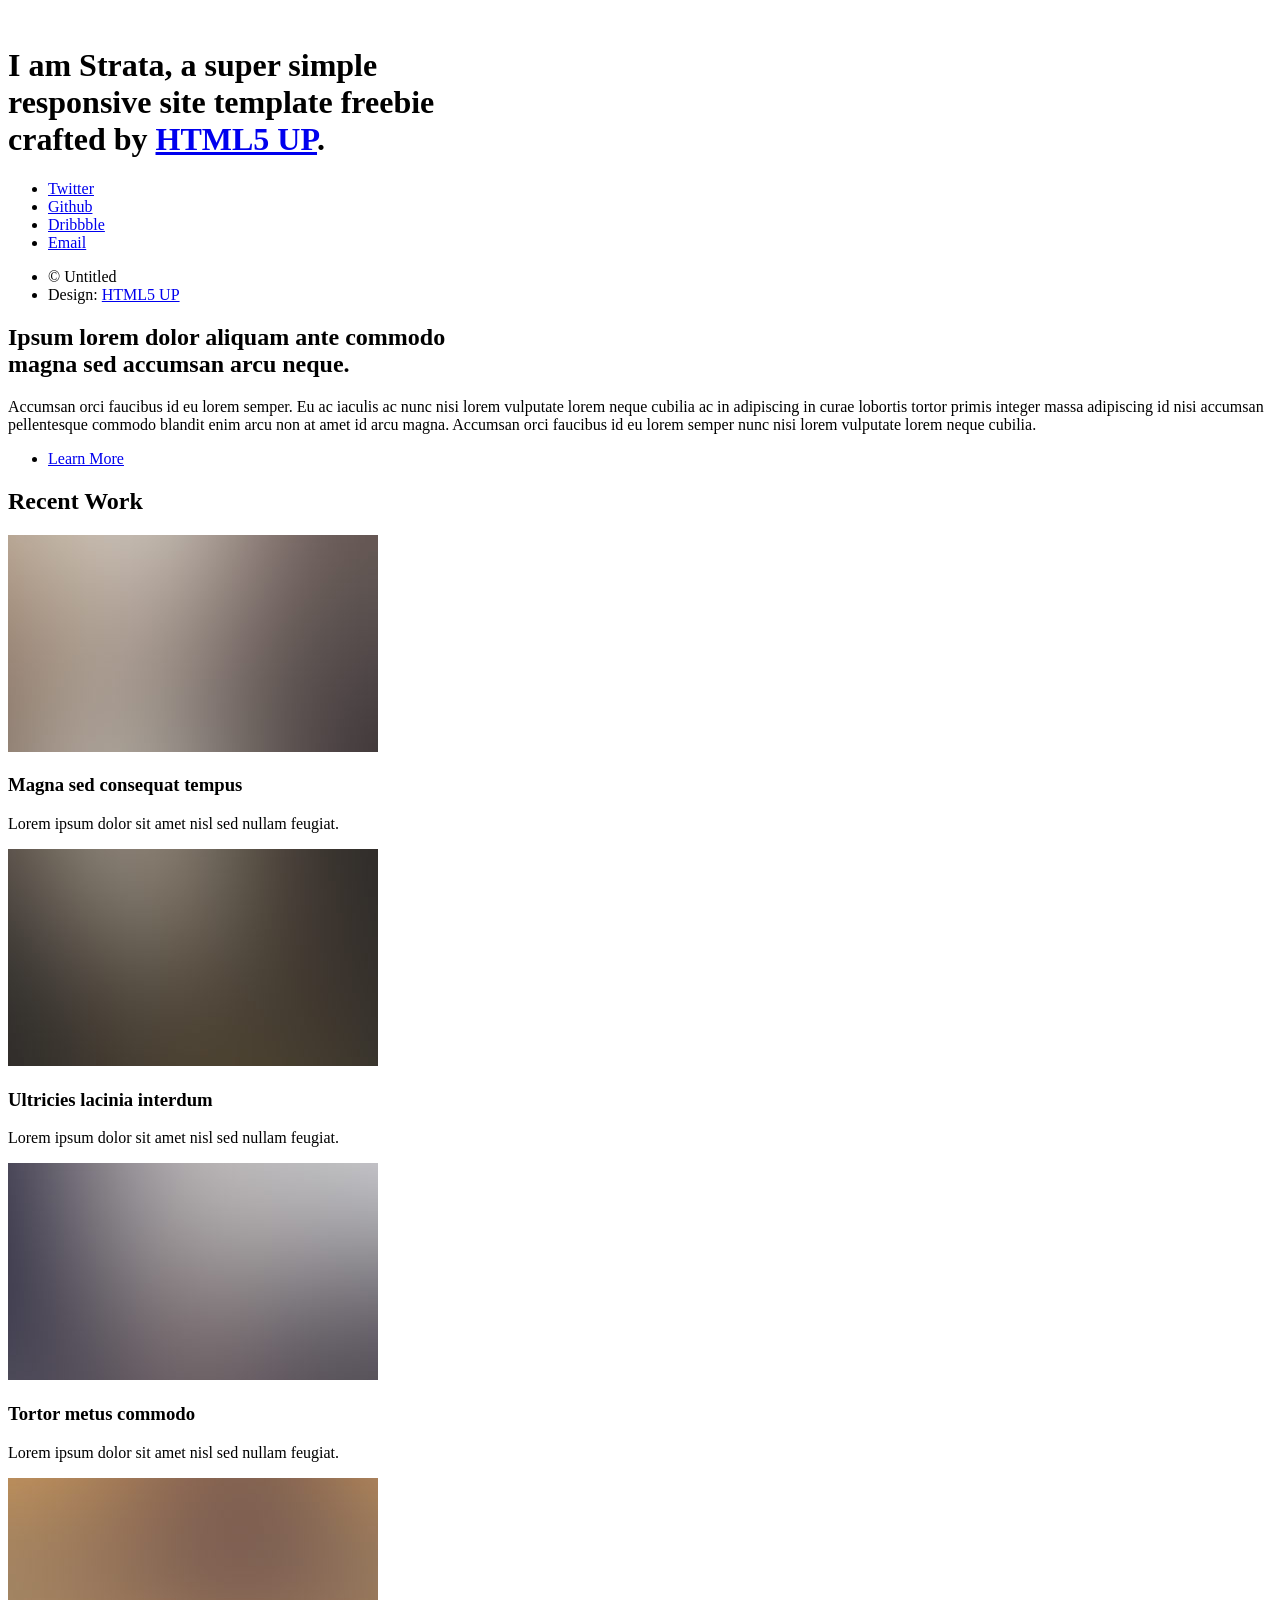
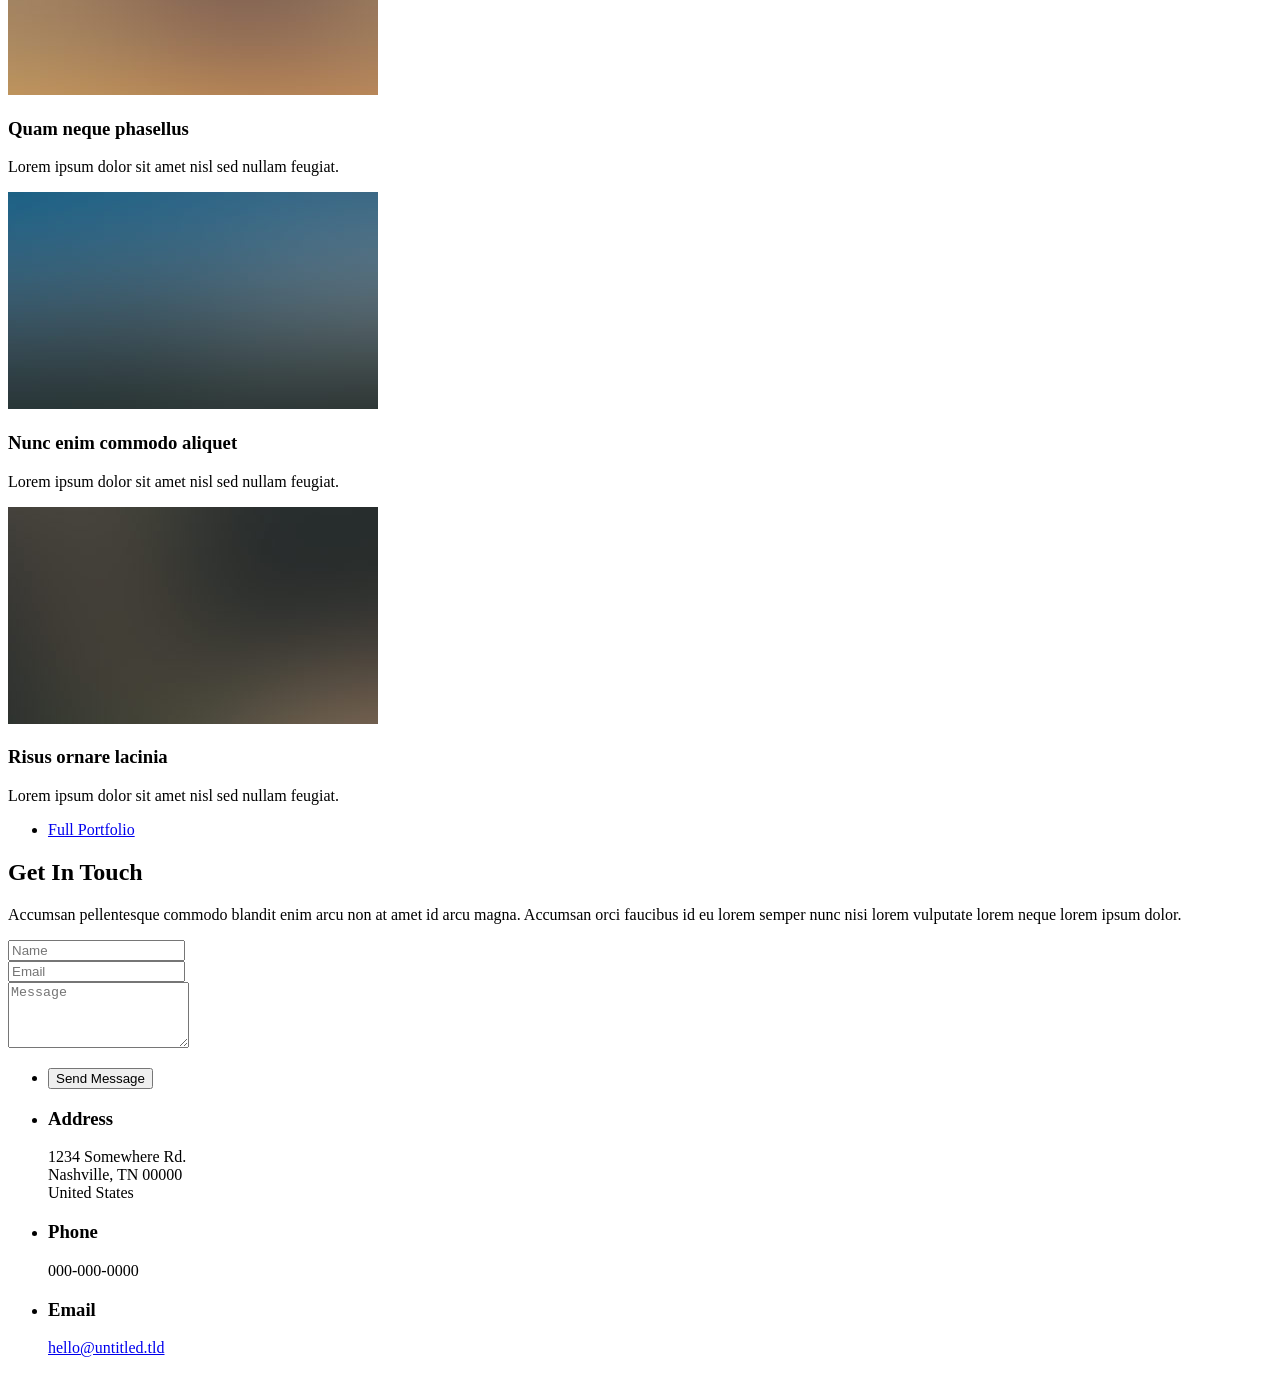
==== index.html @ 06ce74ec "提交网站模板" ====
<!DOCTYPE HTML>
<!--
	Strata by HTML5 UP
	html5up.net | @ajlkn
	Free for personal and commercial use under the CCA 3.0 license (html5up.net/license)
-->
<html>
	<head>
		<title>Strata by HTML5 UP</title>
		<meta charset="utf-8" />
		<meta name="viewport" content="width=device-width, initial-scale=1, user-scalable=no" />
		<link rel="stylesheet" href="assets/css/main.css" />
	</head>
	<body class="is-preload">

		<!-- Header -->
			<header id="header">
				<div class="inner">
					<a href="#" class="image avatar"><img src="images/avatar.jpg" alt="" /></a>
					<h1><strong>I am Strata</strong>, a super simple<br />
					responsive site template freebie<br />
					crafted by <a href="http://html5up.net">HTML5 UP</a>.</h1>
				</div>
			</header>

		<!-- Main -->
			<div id="main">

				<!-- One -->
					<section id="one">
						<header class="major">
							<h2>Ipsum lorem dolor aliquam ante commodo<br />
							magna sed accumsan arcu neque.</h2>
						</header>
						<p>Accumsan orci faucibus id eu lorem semper. Eu ac iaculis ac nunc nisi lorem vulputate lorem neque cubilia ac in adipiscing in curae lobortis tortor primis integer massa adipiscing id nisi accumsan pellentesque commodo blandit enim arcu non at amet id arcu magna. Accumsan orci faucibus id eu lorem semper nunc nisi lorem vulputate lorem neque cubilia.</p>
						<ul class="actions">
							<li><a href="#" class="button">Learn More</a></li>
						</ul>
					</section>

				<!-- Two -->
					<section id="two">
						<h2>Recent Work</h2>
						<div class="row">
							<article class="col-6 col-12-xsmall work-item">
								<a href="images/fulls/01.jpg" class="image fit thumb"><img src="images/thumbs/01.jpg" alt="" /></a>
								<h3>Magna sed consequat tempus</h3>
								<p>Lorem ipsum dolor sit amet nisl sed nullam feugiat.</p>
							</article>
							<article class="col-6 col-12-xsmall work-item">
								<a href="images/fulls/02.jpg" class="image fit thumb"><img src="images/thumbs/02.jpg" alt="" /></a>
								<h3>Ultricies lacinia interdum</h3>
								<p>Lorem ipsum dolor sit amet nisl sed nullam feugiat.</p>
							</article>
							<article class="col-6 col-12-xsmall work-item">
								<a href="images/fulls/03.jpg" class="image fit thumb"><img src="images/thumbs/03.jpg" alt="" /></a>
								<h3>Tortor metus commodo</h3>
								<p>Lorem ipsum dolor sit amet nisl sed nullam feugiat.</p>
							</article>
							<article class="col-6 col-12-xsmall work-item">
								<a href="images/fulls/04.jpg" class="image fit thumb"><img src="images/thumbs/04.jpg" alt="" /></a>
								<h3>Quam neque phasellus</h3>
								<p>Lorem ipsum dolor sit amet nisl sed nullam feugiat.</p>
							</article>
							<article class="col-6 col-12-xsmall work-item">
								<a href="images/fulls/05.jpg" class="image fit thumb"><img src="images/thumbs/05.jpg" alt="" /></a>
								<h3>Nunc enim commodo aliquet</h3>
								<p>Lorem ipsum dolor sit amet nisl sed nullam feugiat.</p>
							</article>
							<article class="col-6 col-12-xsmall work-item">
								<a href="images/fulls/06.jpg" class="image fit thumb"><img src="images/thumbs/06.jpg" alt="" /></a>
								<h3>Risus ornare lacinia</h3>
								<p>Lorem ipsum dolor sit amet nisl sed nullam feugiat.</p>
							</article>
						</div>
						<ul class="actions">
							<li><a href="#" class="button">Full Portfolio</a></li>
						</ul>
					</section>

				<!-- Three -->
					<section id="three">
						<h2>Get In Touch</h2>
						<p>Accumsan pellentesque commodo blandit enim arcu non at amet id arcu magna. Accumsan orci faucibus id eu lorem semper nunc nisi lorem vulputate lorem neque lorem ipsum dolor.</p>
						<div class="row">
							<div class="col-8 col-12-small">
								<form method="post" action="#">
									<div class="row gtr-uniform gtr-50">
										<div class="col-6 col-12-xsmall"><input type="text" name="name" id="name" placeholder="Name" /></div>
										<div class="col-6 col-12-xsmall"><input type="email" name="email" id="email" placeholder="Email" /></div>
										<div class="col-12"><textarea name="message" id="message" placeholder="Message" rows="4"></textarea></div>
									</div>
								</form>
								<ul class="actions">
									<li><input type="submit" value="Send Message" /></li>
								</ul>
							</div>
							<div class="col-4 col-12-small">
								<ul class="labeled-icons">
									<li>
										<h3 class="icon solid fa-home"><span class="label">Address</span></h3>
										1234 Somewhere Rd.<br />
										Nashville, TN 00000<br />
										United States
									</li>
									<li>
										<h3 class="icon solid fa-mobile-alt"><span class="label">Phone</span></h3>
										000-000-0000
									</li>
									<li>
										<h3 class="icon solid fa-envelope"><span class="label">Email</span></h3>
										<a href="#">hello@untitled.tld</a>
									</li>
								</ul>
							</div>
						</div>
					</section>

				<!-- Four -->
				<!--
					<section id="four">
						<h2>Elements</h2>

						<section>
							<h4>Text</h4>
							<p>This is <b>bold</b> and this is <strong>strong</strong>. This is <i>italic</i> and this is <em>emphasized</em>.
							This is <sup>superscript</sup> text and this is <sub>subscript</sub> text.
							This is <u>underlined</u> and this is code: <code>for (;;) { ... }</code>. Finally, <a href="#">this is a link</a>.</p>
							<hr />
							<header>
								<h4>Heading with a Subtitle</h4>
								<p>Lorem ipsum dolor sit amet nullam id egestas urna aliquam</p>
							</header>
							<p>Nunc lacinia ante nunc ac lobortis. Interdum adipiscing gravida odio porttitor sem non mi integer non faucibus ornare mi ut ante amet placerat aliquet. Volutpat eu sed ante lacinia sapien lorem accumsan varius montes viverra nibh in adipiscing blandit tempus accumsan.</p>
							<header>
								<h5>Heading with a Subtitle</h5>
								<p>Lorem ipsum dolor sit amet nullam id egestas urna aliquam</p>
							</header>
							<p>Nunc lacinia ante nunc ac lobortis. Interdum adipiscing gravida odio porttitor sem non mi integer non faucibus ornare mi ut ante amet placerat aliquet. Volutpat eu sed ante lacinia sapien lorem accumsan varius montes viverra nibh in adipiscing blandit tempus accumsan.</p>
							<hr />
							<h2>Heading Level 2</h2>
							<h3>Heading Level 3</h3>
							<h4>Heading Level 4</h4>
							<h5>Heading Level 5</h5>
							<h6>Heading Level 6</h6>
							<hr />
							<h5>Blockquote</h5>
							<blockquote>Fringilla nisl. Donec accumsan interdum nisi, quis tincidunt felis sagittis eget tempus euismod. Vestibulum ante ipsum primis in faucibus vestibulum. Blandit adipiscing eu felis iaculis volutpat ac adipiscing accumsan faucibus. Vestibulum ante ipsum primis in faucibus lorem ipsum dolor sit amet nullam adipiscing eu felis.</blockquote>
							<h5>Preformatted</h5>
							<pre><code>i = 0;

while (!deck.isInOrder()) {
print 'Iteration ' + i;
deck.shuffle();
i++;
}

print 'It took ' + i + ' iterations to sort the deck.';</code></pre>
						</section>

						<section>
							<h4>Lists</h4>
							<div class="row">
								<div class="col-6 col-12-xsmall">
									<h5>Unordered</h5>
									<ul>
										<li>Dolor pulvinar etiam magna etiam.</li>
										<li>Sagittis adipiscing lorem eleifend.</li>
										<li>Felis enim feugiat dolore viverra.</li>
									</ul>
									<h5>Alternate</h5>
									<ul class="alt">
										<li>Dolor pulvinar etiam magna etiam.</li>
										<li>Sagittis adipiscing lorem eleifend.</li>
										<li>Felis enim feugiat dolore viverra.</li>
									</ul>
								</div>
								<div class="col-6 col-12-xsmall">
									<h5>Ordered</h5>
									<ol>
										<li>Dolor pulvinar etiam magna etiam.</li>
										<li>Etiam vel felis at lorem sed viverra.</li>
										<li>Felis enim feugiat dolore viverra.</li>
										<li>Dolor pulvinar etiam magna etiam.</li>
										<li>Etiam vel felis at lorem sed viverra.</li>
										<li>Felis enim feugiat dolore viverra.</li>
									</ol>
									<h5>Icons</h5>
									<ul class="icons">
										<li><a href="#" class="icon brands fa-twitter"><span class="label">Twitter</span></a></li>
										<li><a href="#" class="icon brands fa-facebook-f"><span class="label">Facebook</span></a></li>
										<li><a href="#" class="icon brands fa-instagram"><span class="label">Instagram</span></a></li>
										<li><a href="#" class="icon brands fa-github"><span class="label">Github</span></a></li>
										<li><a href="#" class="icon brands fa-dribbble"><span class="label">Dribbble</span></a></li>
										<li><a href="#" class="icon brands fa-tumblr"><span class="label">Tumblr</span></a></li>
									</ul>
								</div>
							</div>
							<h5>Actions</h5>
							<ul class="actions">
								<li><a href="#" class="button primary">Default</a></li>
								<li><a href="#" class="button">Default</a></li>
							</ul>
							<ul class="actions small">
								<li><a href="#" class="button primary small">Small</a></li>
								<li><a href="#" class="button small">Small</a></li>
							</ul>
							<div class="row">
								<div class="col-6 col-12-small">
									<ul class="actions stacked">
										<li><a href="#" class="button primary">Default</a></li>
										<li><a href="#" class="button">Default</a></li>
									</ul>
								</div>
								<div class="col-6 col-12-small">
									<ul class="actions stacked">
										<li><a href="#" class="button primary small">Small</a></li>
										<li><a href="#" class="button small">Small</a></li>
									</ul>
								</div>
								<div class="col-6 col-12-small">
									<ul class="actions stacked">
										<li><a href="#" class="button primary fit">Default</a></li>
										<li><a href="#" class="button fit">Default</a></li>
									</ul>
								</div>
								<div class="col-6 col-12-small">
									<ul class="actions stacked">
										<li><a href="#" class="button primary small fit">Small</a></li>
										<li><a href="#" class="button small fit">Small</a></li>
									</ul>
								</div>
							</div>
						</section>

						<section>
							<h4>Table</h4>
							<h5>Default</h5>
							<div class="table-wrapper">
								<table>
									<thead>
										<tr>
											<th>Name</th>
											<th>Description</th>
											<th>Price</th>
										</tr>
									</thead>
									<tbody>
										<tr>
											<td>Item One</td>
											<td>Ante turpis integer aliquet porttitor.</td>
											<td>29.99</td>
										</tr>
										<tr>
											<td>Item Two</td>
											<td>Vis ac commodo adipiscing arcu aliquet.</td>
											<td>19.99</td>
										</tr>
										<tr>
											<td>Item Three</td>
											<td> Morbi faucibus arcu accumsan lorem.</td>
											<td>29.99</td>
										</tr>
										<tr>
											<td>Item Four</td>
											<td>Vitae integer tempus condimentum.</td>
											<td>19.99</td>
										</tr>
										<tr>
											<td>Item Five</td>
											<td>Ante turpis integer aliquet porttitor.</td>
											<td>29.99</td>
										</tr>
									</tbody>
									<tfoot>
										<tr>
											<td colspan="2"></td>
											<td>100.00</td>
										</tr>
									</tfoot>
								</table>
							</div>

							<h5>Alternate</h5>
							<div class="table-wrapper">
								<table class="alt">
									<thead>
										<tr>
											<th>Name</th>
											<th>Description</th>
											<th>Price</th>
										</tr>
									</thead>
									<tbody>
										<tr>
											<td>Item One</td>
											<td>Ante turpis integer aliquet porttitor.</td>
											<td>29.99</td>
										</tr>
										<tr>
											<td>Item Two</td>
											<td>Vis ac commodo adipiscing arcu aliquet.</td>
											<td>19.99</td>
										</tr>
										<tr>
											<td>Item Three</td>
											<td> Morbi faucibus arcu accumsan lorem.</td>
											<td>29.99</td>
										</tr>
										<tr>
											<td>Item Four</td>
											<td>Vitae integer tempus condimentum.</td>
											<td>19.99</td>
										</tr>
										<tr>
											<td>Item Five</td>
											<td>Ante turpis integer aliquet porttitor.</td>
											<td>29.99</td>
										</tr>
									</tbody>
									<tfoot>
										<tr>
											<td colspan="2"></td>
											<td>100.00</td>
										</tr>
									</tfoot>
								</table>
							</div>
						</section>

						<section>
							<h4>Buttons</h4>
							<ul class="actions">
								<li><a href="#" class="button primary">Primary</a></li>
								<li><a href="#" class="button">Default</a></li>
							</ul>
							<ul class="actions">
								<li><a href="#" class="button large">Large</a></li>
								<li><a href="#" class="button">Default</a></li>
								<li><a href="#" class="button small">Small</a></li>
							</ul>
							<ul class="actions fit">
								<li><a href="#" class="button primary fit">Fit</a></li>
								<li><a href="#" class="button fit">Fit</a></li>
							</ul>
							<ul class="actions fit small">
								<li><a href="#" class="button primary fit small">Fit + Small</a></li>
								<li><a href="#" class="button fit small">Fit + Small</a></li>
							</ul>
							<ul class="actions">
								<li><a href="#" class="button primary icon solid fa-download">Icon</a></li>
								<li><a href="#" class="button icon solid fa-download">Icon</a></li>
							</ul>
							<ul class="actions">
								<li><span class="button primary disabled">Primary</span></li>
								<li><span class="button disabled">Default</span></li>
							</ul>
						</section>

						<section>
							<h4>Form</h4>
							<form method="post" action="#">
								<div class="row gtr-uniform gtr-50">
									<div class="col-6 col-12-xsmall">
										<input type="text" name="demo-name" id="demo-name" value="" placeholder="Name" />
									</div>
									<div class="col-6 col-12-xsmall">
										<input type="email" name="demo-email" id="demo-email" value="" placeholder="Email" />
									</div>
									<div class="col-12">
										<select name="demo-category" id="demo-category">
											<option value="">- Category -</option>
											<option value="1">Manufacturing</option>
											<option value="1">Shipping</option>
											<option value="1">Administration</option>
											<option value="1">Human Resources</option>
										</select>
									</div>
									<div class="col-4 col-12-small">
										<input type="radio" id="demo-priority-low" name="demo-priority" checked>
										<label for="demo-priority-low">Low Priority</label>
									</div>
									<div class="col-4 col-12-small">
										<input type="radio" id="demo-priority-normal" name="demo-priority">
										<label for="demo-priority-normal">Normal Priority</label>
									</div>
									<div class="col-4 col-12-small">
										<input type="radio" id="demo-priority-high" name="demo-priority">
										<label for="demo-priority-high">High Priority</label>
									</div>
									<div class="col-6 col-12-small">
										<input type="checkbox" id="demo-copy" name="demo-copy">
										<label for="demo-copy">Email me a copy of this message</label>
									</div>
									<div class="col-6 col-12-small">
										<input type="checkbox" id="demo-human" name="demo-human" checked>
										<label for="demo-human">I am a human and not a robot</label>
									</div>
									<div class="col-12">
										<textarea name="demo-message" id="demo-message" placeholder="Enter your message" rows="6"></textarea>
									</div>
									<div class="col-12">
										<ul class="actions">
											<li><input type="submit" value="Send Message" class="primary" /></li>
											<li><input type="reset" value="Reset" /></li>
										</ul>
									</div>
								</div>
							</form>
						</section>

						<section>
							<h4>Image</h4>
							<h5>Fit</h5>
							<div class="box alt">
								<div class="row gtr-50 gtr-uniform">
									<div class="col-12"><span class="image fit"><img src="images/fulls/05.jpg" alt="" /></span></div>
									<div class="col-4"><span class="image fit"><img src="images/thumbs/01.jpg" alt="" /></span></div>
									<div class="col-4"><span class="image fit"><img src="images/thumbs/02.jpg" alt="" /></span></div>
									<div class="col-4"><span class="image fit"><img src="images/thumbs/03.jpg" alt="" /></span></div>
									<div class="col-4"><span class="image fit"><img src="images/thumbs/04.jpg" alt="" /></span></div>
									<div class="col-4"><span class="image fit"><img src="images/thumbs/05.jpg" alt="" /></span></div>
									<div class="col-4"><span class="image fit"><img src="images/thumbs/06.jpg" alt="" /></span></div>
									<div class="col-4"><span class="image fit"><img src="images/thumbs/03.jpg" alt="" /></span></div>
									<div class="col-4"><span class="image fit"><img src="images/thumbs/02.jpg" alt="" /></span></div>
									<div class="col-4"><span class="image fit"><img src="images/thumbs/01.jpg" alt="" /></span></div>
								</div>
							</div>
							<h5>Left &amp; Right</h5>
							<p><span class="image left"><img src="images/avatar.jpg" alt="" /></span>Fringilla nisl. Donec accumsan interdum nisi, quis tincidunt felis sagittis eget. tempus euismod. Vestibulum ante ipsum primis in faucibus vestibulum. Blandit adipiscing eu felis iaculis volutpat ac adipiscing accumsan eu faucibus. Integer ac pellentesque praesent tincidunt felis sagittis eget. tempus euismod. Vestibulum ante ipsum primis in faucibus vestibulum. Blandit adipiscing eu felis iaculis volutpat ac adipiscing accumsan eu faucibus. Integer ac pellentesque praesent. Donec accumsan interdum nisi, quis tincidunt felis sagittis eget. tempus euismod. Vestibulum ante ipsum primis in faucibus vestibulum. Blandit adipiscing eu felis iaculis volutpat ac adipiscing accumsan eu faucibus. Integer ac pellentesque praesent tincidunt felis sagittis eget. tempus euismod. Vestibulum ante ipsum primis in faucibus vestibulum. Blandit adipiscing eu felis iaculis volutpat ac adipiscing accumsan eu faucibus. Integer ac pellentesque praesent.</p>
							<p><span class="image right"><img src="images/avatar.jpg" alt="" /></span>Fringilla nisl. Donec accumsan interdum nisi, quis tincidunt felis sagittis eget. tempus euismod. Vestibulum ante ipsum primis in faucibus vestibulum. Blandit adipiscing eu felis iaculis volutpat ac adipiscing accumsan eu faucibus. Integer ac pellentesque praesent tincidunt felis sagittis eget. tempus euismod. Vestibulum ante ipsum primis in faucibus vestibulum. Blandit adipiscing eu felis iaculis volutpat ac adipiscing accumsan eu faucibus. Integer ac pellentesque praesent. Donec accumsan interdum nisi, quis tincidunt felis sagittis eget. tempus euismod. Vestibulum ante ipsum primis in faucibus vestibulum. Blandit adipiscing eu felis iaculis volutpat ac adipiscing accumsan eu faucibus. Integer ac pellentesque praesent tincidunt felis sagittis eget. tempus euismod. Vestibulum ante ipsum primis in faucibus vestibulum. Blandit adipiscing eu felis iaculis volutpat ac adipiscing accumsan eu faucibus. Integer ac pellentesque praesent.</p>
						</section>

					</section>
				-->

			</div>

		<!-- Footer -->
			<footer id="footer">
				<div class="inner">
					<ul class="icons">
						<li><a href="#" class="icon brands fa-twitter"><span class="label">Twitter</span></a></li>
						<li><a href="#" class="icon brands fa-github"><span class="label">Github</span></a></li>
						<li><a href="#" class="icon brands fa-dribbble"><span class="label">Dribbble</span></a></li>
						<li><a href="#" class="icon solid fa-envelope"><span class="label">Email</span></a></li>
					</ul>
					<ul class="copyright">
						<li>&copy; Untitled</li><li>Design: <a href="http://html5up.net">HTML5 UP</a></li>
					</ul>
				</div>
			</footer>

		<!-- Scripts -->
			<script src="assets/js/jquery.min.js"></script>
			<script src="assets/js/jquery.poptrox.min.js"></script>
			<script src="assets/js/browser.min.js"></script>
			<script src="assets/js/breakpoints.min.js"></script>
			<script src="assets/js/util.js"></script>
			<script src="assets/js/main.js"></script>

	</body>
</html>
---- assets/css/main.css ----
@import url("fontawesome-all.min.css");
@import url("https://fonts.googleapis.com/css?family=Source+Sans+Pro:400,400italic");

/*
	Strata by HTML5 UP
	html5up.net | @ajlkn
	Free for personal and commercial use under the CCA 3.0 license (html5up.net/license)
*/

html, body, div, span, applet, object,
iframe, h1, h2, h3, h4, h5, h6, p, blockquote,
pre, a, abbr, acronym, address, big, cite,
code, del, dfn, em, img, ins, kbd, q, s, samp,
small, strike, strong, sub, sup, tt, var, b,
u, i, center, dl, dt, dd, ol, ul, li, fieldset,
form, label, legend, table, caption, tbody,
tfoot, thead, tr, th, td, article, aside,
canvas, details, embed, figure, figcaption,
footer, header, hgroup, menu, nav, output, ruby,
section, summary, time, mark, audio, video {
	margin: 0;
	padding: 0;
	border: 0;
	font-size: 100%;
	font: inherit;
	vertical-align: baseline;}

article, aside, details, figcaption, figure,
footer, header, hgroup, menu, nav, section {
	display: block;}

body {
	line-height: 1;
}

ol, ul {
	list-style: none;
}

blockquote, q {
	quotes: none;
}

	blockquote:before, blockquote:after, q:before, q:after {
		content: '';
		content: none;
	}

table {
	border-collapse: collapse;
	border-spacing: 0;
}

body {
	-webkit-text-size-adjust: none;
}

mark {
	background-color: transparent;
	color: inherit;
}

input::-moz-focus-inner {
	border: 0;
	padding: 0;
}

input, select, textarea {
	-moz-appearance: none;
	-webkit-appearance: none;
	-ms-appearance: none;
	appearance: none;
}

/* Basic */

	html {
		box-sizing: border-box;
	}

	*, *:before, *:after {
		box-sizing: inherit;
	}

	body {
		background: #fff;
	}

		body.is-preload *, body.is-preload *:before, body.is-preload *:after {
			-moz-animation: none !important;
			-webkit-animation: none !important;
			-ms-animation: none !important;
			animation: none !important;
			-moz-transition: none !important;
			-webkit-transition: none !important;
			-ms-transition: none !important;
			transition: none !important;
		}

	body, input, select, textarea {
		color: #a2a2a2;
		font-family: "Source Sans Pro", Helvetica, sans-serif;
		font-size: 16pt;
		font-weight: 400;
		line-height: 1.75em;
	}

	a {
		-moz-transition: color 0.2s ease-in-out, border-color 0.2s ease-in-out;
		-webkit-transition: color 0.2s ease-in-out, border-color 0.2s ease-in-out;
		-ms-transition: color 0.2s ease-in-out, border-color 0.2s ease-in-out;
		transition: color 0.2s ease-in-out, border-color 0.2s ease-in-out;
		border-bottom: dotted 1px;
		color: #49bf9d;
		text-decoration: none;
	}

		a:hover {
			border-bottom-color: transparent;
			color: #49bf9d !important;
			text-decoration: none;
		}

	strong, b {
		color: #787878;
		font-weight: 400;
	}

	em, i {
		font-style: italic;
	}

	p {
		margin: 0 0 2em 0;
	}

	h1, h2, h3, h4, h5, h6 {
		color: #787878;
		font-weight: 400;
		line-height: 1em;
		margin: 0 0 1em 0;
	}

		h1 a, h2 a, h3 a, h4 a, h5 a, h6 a {
			color: inherit;
			text-decoration: none;
		}

	h1 {
		font-size: 2em;
		line-height: 1.5em;
	}

	h2 {
		font-size: 1.5em;
		line-height: 1.5em;
	}

	h3 {
		font-size: 1.25em;
		line-height: 1.5em;
	}

	h4 {
		font-size: 1.1em;
		line-height: 1.5em;
	}

	h5 {
		font-size: 0.9em;
		line-height: 1.5em;
	}

	h6 {
		font-size: 0.7em;
		line-height: 1.5em;
	}

	sub {
		font-size: 0.8em;
		position: relative;
		top: 0.5em;
	}

	sup {
		font-size: 0.8em;
		position: relative;
		top: -0.5em;
	}

	hr {
		border: 0;
		border-bottom: solid 2px #efefef;
		margin: 2em 0;
	}

		hr.major {
			margin: 3em 0;
		}

	blockquote {
		border-left: solid 6px #efefef;
		font-style: italic;
		margin: 0 0 2em 0;
		padding: 0.5em 0 0.5em 1.5em;
	}

	code {
		background: #f7f7f7;
		border-radius: 0.35em;
		border: solid 2px #efefef;
		font-family: "Courier New", monospace;
		font-size: 0.9em;
		margin: 0 0.25em;
		padding: 0.25em 0.65em;
	}

	pre {
		-webkit-overflow-scrolling: touch;
		font-family: "Courier New", monospace;
		font-size: 0.9em;
		margin: 0 0 2em 0;
	}

		pre code {
			display: block;
			line-height: 1.75em;
			padding: 1em 1.5em;
			overflow-x: auto;
		}

	.align-left {
		text-align: left;
	}

	.align-center {
		text-align: center;
	}

	.align-right {
		text-align: right;
	}

/* Container */

	.container {
		margin: 0 auto;
		max-width: calc(100% - 4em);
		width: 100%;
	}

		.container.xsmall {
			width: 25%;
		}

		.container.small {
			width: 50%;
		}

		.container.medium {
			width: 75%;
		}

		.container.large {
			width: 125%;
		}

		.container.xlarge {
			width: 150%;
		}

		.container.max {
			width: 100%;
		}

		@media screen and (max-width: 980px) {

			.container {
				width: 100% !important;
				max-width: 100% !important;
			}

		}

		@media screen and (max-width: 480px) {

			.container {
				max-width: calc(100% - 3em);
			}

		}

/* Row */

	.row {
		display: flex;
		flex-wrap: wrap;
		box-sizing: border-box;
		align-items: stretch;
	}

		.row > * {
			box-sizing: border-box;
		}

		.row.gtr-uniform > * > :last-child {
			margin-bottom: 0;
		}

		.row.aln-left {
			justify-content: flex-start;
		}

		.row.aln-center {
			justify-content: center;
		}

		.row.aln-right {
			justify-content: flex-end;
		}

		.row.aln-top {
			align-items: flex-start;
		}

		.row.aln-middle {
			align-items: center;
		}

		.row.aln-bottom {
			align-items: flex-end;
		}

		.row > .imp {
			order: -1;
		}

		.row > .col-1 {
			width: 8.33333%;
		}

		.row > .off-1 {
			margin-left: 8.33333%;
		}

		.row > .col-2 {
			width: 16.66667%;
		}

		.row > .off-2 {
			margin-left: 16.66667%;
		}

		.row > .col-3 {
			width: 25%;
		}

		.row > .off-3 {
			margin-left: 25%;
		}

		.row > .col-4 {
			width: 33.33333%;
		}

		.row > .off-4 {
			margin-left: 33.33333%;
		}

		.row > .col-5 {
			width: 41.66667%;
		}

		.row > .off-5 {
			margin-left: 41.66667%;
		}

		.row > .col-6 {
			width: 50%;
		}

		.row > .off-6 {
			margin-left: 50%;
		}

		.row > .col-7 {
			width: 58.33333%;
		}

		.row > .off-7 {
			margin-left: 58.33333%;
		}

		.row > .col-8 {
			width: 66.66667%;
		}

		.row > .off-8 {
			margin-left: 66.66667%;
		}

		.row > .col-9 {
			width: 75%;
		}

		.row > .off-9 {
			margin-left: 75%;
		}

		.row > .col-10 {
			width: 83.33333%;
		}

		.row > .off-10 {
			margin-left: 83.33333%;
		}

		.row > .col-11 {
			width: 91.66667%;
		}

		.row > .off-11 {
			margin-left: 91.66667%;
		}

		.row > .col-12 {
			width: 100%;
		}

		.row > .off-12 {
			margin-left: 100%;
		}

		.row.gtr-0 {
			margin-top: 0;
			margin-left: 0em;
		}

			.row.gtr-0 > * {
				padding: 0 0 0 0em;
			}

			.row.gtr-0.gtr-uniform {
				margin-top: 0em;
			}

				.row.gtr-0.gtr-uniform > * {
					padding-top: 0em;
				}

		.row.gtr-25 {
			margin-top: 0;
			margin-left: -0.625em;
		}

			.row.gtr-25 > * {
				padding: 0 0 0 0.625em;
			}

			.row.gtr-25.gtr-uniform {
				margin-top: -0.625em;
			}

				.row.gtr-25.gtr-uniform > * {
					padding-top: 0.625em;
				}

		.row.gtr-50 {
			margin-top: 0;
			margin-left: -1.25em;
		}

			.row.gtr-50 > * {
				padding: 0 0 0 1.25em;
			}

			.row.gtr-50.gtr-uniform {
				margin-top: -1.25em;
			}

				.row.gtr-50.gtr-uniform > * {
					padding-top: 1.25em;
				}

		.row {
			margin-top: 0;
			margin-left: -2.5em;
		}

			.row > * {
				padding: 0 0 0 2.5em;
			}

			.row.gtr-uniform {
				margin-top: -2.5em;
			}

				.row.gtr-uniform > * {
					padding-top: 2.5em;
				}

		.row.gtr-150 {
			margin-top: 0;
			margin-left: -3.75em;
		}

			.row.gtr-150 > * {
				padding: 0 0 0 3.75em;
			}

			.row.gtr-150.gtr-uniform {
				margin-top: -3.75em;
			}

				.row.gtr-150.gtr-uniform > * {
					padding-top: 3.75em;
				}

		.row.gtr-200 {
			margin-top: 0;
			margin-left: -5em;
		}

			.row.gtr-200 > * {
				padding: 0 0 0 5em;
			}

			.row.gtr-200.gtr-uniform {
				margin-top: -5em;
			}

				.row.gtr-200.gtr-uniform > * {
					padding-top: 5em;
				}

		@media screen and (max-width: 1800px) {

			.row {
				display: flex;
				flex-wrap: wrap;
				box-sizing: border-box;
				align-items: stretch;
			}

				.row > * {
					box-sizing: border-box;
				}

				.row.gtr-uniform > * > :last-child {
					margin-bottom: 0;
				}

				.row.aln-left {
					justify-content: flex-start;
				}

				.row.aln-center {
					justify-content: center;
				}

				.row.aln-right {
					justify-content: flex-end;
				}

				.row.aln-top {
					align-items: flex-start;
				}

				.row.aln-middle {
					align-items: center;
				}

				.row.aln-bottom {
					align-items: flex-end;
				}

				.row > .imp-xlarge {
					order: -1;
				}

				.row > .col-1-xlarge {
					width: 8.33333%;
				}

				.row > .off-1-xlarge {
					margin-left: 8.33333%;
				}

				.row > .col-2-xlarge {
					width: 16.66667%;
				}

				.row > .off-2-xlarge {
					margin-left: 16.66667%;
				}

				.row > .col-3-xlarge {
					width: 25%;
				}

				.row > .off-3-xlarge {
					margin-left: 25%;
				}

				.row > .col-4-xlarge {
					width: 33.33333%;
				}

				.row > .off-4-xlarge {
					margin-left: 33.33333%;
				}

				.row > .col-5-xlarge {
					width: 41.66667%;
				}

				.row > .off-5-xlarge {
					margin-left: 41.66667%;
				}

				.row > .col-6-xlarge {
					width: 50%;
				}

				.row > .off-6-xlarge {
					margin-left: 50%;
				}

				.row > .col-7-xlarge {
					width: 58.33333%;
				}

				.row > .off-7-xlarge {
					margin-left: 58.33333%;
				}

				.row > .col-8-xlarge {
					width: 66.66667%;
				}

				.row > .off-8-xlarge {
					margin-left: 66.66667%;
				}

				.row > .col-9-xlarge {
					width: 75%;
				}

				.row > .off-9-xlarge {
					margin-left: 75%;
				}

				.row > .col-10-xlarge {
					width: 83.33333%;
				}

				.row > .off-10-xlarge {
					margin-left: 83.33333%;
				}

				.row > .col-11-xlarge {
					width: 91.66667%;
				}

				.row > .off-11-xlarge {
					margin-left: 91.66667%;
				}

				.row > .col-12-xlarge {
					width: 100%;
				}

				.row > .off-12-xlarge {
					margin-left: 100%;
				}

				.row.gtr-0 {
					margin-top: 0;
					margin-left: 0em;
				}

					.row.gtr-0 > * {
						padding: 0 0 0 0em;
					}

					.row.gtr-0.gtr-uniform {
						margin-top: 0em;
					}

						.row.gtr-0.gtr-uniform > * {
							padding-top: 0em;
						}

				.row.gtr-25 {
					margin-top: 0;
					margin-left: -0.625em;
				}

					.row.gtr-25 > * {
						padding: 0 0 0 0.625em;
					}

					.row.gtr-25.gtr-uniform {
						margin-top: -0.625em;
					}

						.row.gtr-25.gtr-uniform > * {
							padding-top: 0.625em;
						}

				.row.gtr-50 {
					margin-top: 0;
					margin-left: -1.25em;
				}

					.row.gtr-50 > * {
						padding: 0 0 0 1.25em;
					}

					.row.gtr-50.gtr-uniform {
						margin-top: -1.25em;
					}

						.row.gtr-50.gtr-uniform > * {
							padding-top: 1.25em;
						}

				.row {
					margin-top: 0;
					margin-left: -2.5em;
				}

					.row > * {
						padding: 0 0 0 2.5em;
					}

					.row.gtr-uniform {
						margin-top: -2.5em;
					}

						.row.gtr-uniform > * {
							padding-top: 2.5em;
						}

				.row.gtr-150 {
					margin-top: 0;
					margin-left: -3.75em;
				}

					.row.gtr-150 > * {
						padding: 0 0 0 3.75em;
					}

					.row.gtr-150.gtr-uniform {
						margin-top: -3.75em;
					}

						.row.gtr-150.gtr-uniform > * {
							padding-top: 3.75em;
						}

				.row.gtr-200 {
					margin-top: 0;
					margin-left: -5em;
				}

					.row.gtr-200 > * {
						padding: 0 0 0 5em;
					}

					.row.gtr-200.gtr-uniform {
						margin-top: -5em;
					}

						.row.gtr-200.gtr-uniform > * {
							padding-top: 5em;
						}

		}

		@media screen and (max-width: 1280px) {

			.row {
				display: flex;
				flex-wrap: wrap;
				box-sizing: border-box;
				align-items: stretch;
			}

				.row > * {
					box-sizing: border-box;
				}

				.row.gtr-uniform > * > :last-child {
					margin-bottom: 0;
				}

				.row.aln-left {
					justify-content: flex-start;
				}

				.row.aln-center {
					justify-content: center;
				}

				.row.aln-right {
					justify-content: flex-end;
				}

				.row.aln-top {
					align-items: flex-start;
				}

				.row.aln-middle {
					align-items: center;
				}

				.row.aln-bottom {
					align-items: flex-end;
				}

				.row > .imp-large {
					order: -1;
				}

				.row > .col-1-large {
					width: 8.33333%;
				}

				.row > .off-1-large {
					margin-left: 8.33333%;
				}

				.row > .col-2-large {
					width: 16.66667%;
				}

				.row > .off-2-large {
					margin-left: 16.66667%;
				}

				.row > .col-3-large {
					width: 25%;
				}

				.row > .off-3-large {
					margin-left: 25%;
				}

				.row > .col-4-large {
					width: 33.33333%;
				}

				.row > .off-4-large {
					margin-left: 33.33333%;
				}

				.row > .col-5-large {
					width: 41.66667%;
				}

				.row > .off-5-large {
					margin-left: 41.66667%;
				}

				.row > .col-6-large {
					width: 50%;
				}

				.row > .off-6-large {
					margin-left: 50%;
				}

				.row > .col-7-large {
					width: 58.33333%;
				}

				.row > .off-7-large {
					margin-left: 58.33333%;
				}

				.row > .col-8-large {
					width: 66.66667%;
				}

				.row > .off-8-large {
					margin-left: 66.66667%;
				}

				.row > .col-9-large {
					width: 75%;
				}

				.row > .off-9-large {
					margin-left: 75%;
				}

				.row > .col-10-large {
					width: 83.33333%;
				}

				.row > .off-10-large {
					margin-left: 83.33333%;
				}

				.row > .col-11-large {
					width: 91.66667%;
				}

				.row > .off-11-large {
					margin-left: 91.66667%;
				}

				.row > .col-12-large {
					width: 100%;
				}

				.row > .off-12-large {
					margin-left: 100%;
				}

				.row.gtr-0 {
					margin-top: 0;
					margin-left: 0em;
				}

					.row.gtr-0 > * {
						padding: 0 0 0 0em;
					}

					.row.gtr-0.gtr-uniform {
						margin-top: 0em;
					}

						.row.gtr-0.gtr-uniform > * {
							padding-top: 0em;
						}

				.row.gtr-25 {
					margin-top: 0;
					margin-left: -0.5em;
				}

					.row.gtr-25 > * {
						padding: 0 0 0 0.5em;
					}

					.row.gtr-25.gtr-uniform {
						margin-top: -0.5em;
					}

						.row.gtr-25.gtr-uniform > * {
							padding-top: 0.5em;
						}

				.row.gtr-50 {
					margin-top: 0;
					margin-left: -1em;
				}

					.row.gtr-50 > * {
						padding: 0 0 0 1em;
					}

					.row.gtr-50.gtr-uniform {
						margin-top: -1em;
					}

						.row.gtr-50.gtr-uniform > * {
							padding-top: 1em;
						}

				.row {
					margin-top: 0;
					margin-left: -2em;
				}

					.row > * {
						padding: 0 0 0 2em;
					}

					.row.gtr-uniform {
						margin-top: -2em;
					}

						.row.gtr-uniform > * {
							padding-top: 2em;
						}

				.row.gtr-150 {
					margin-top: 0;
					margin-left: -3em;
				}

					.row.gtr-150 > * {
						padding: 0 0 0 3em;
					}

					.row.gtr-150.gtr-uniform {
						margin-top: -3em;
					}

						.row.gtr-150.gtr-uniform > * {
							padding-top: 3em;
						}

				.row.gtr-200 {
					margin-top: 0;
					margin-left: -4em;
				}

					.row.gtr-200 > * {
						padding: 0 0 0 4em;
					}

					.row.gtr-200.gtr-uniform {
						margin-top: -4em;
					}

						.row.gtr-200.gtr-uniform > * {
							padding-top: 4em;
						}

		}

		@media screen and (max-width: 980px) {

			.row {
				display: flex;
				flex-wrap: wrap;
				box-sizing: border-box;
				align-items: stretch;
			}

				.row > * {
					box-sizing: border-box;
				}

				.row.gtr-uniform > * > :last-child {
					margin-bottom: 0;
				}

				.row.aln-left {
					justify-content: flex-start;
				}

				.row.aln-center {
					justify-content: center;
				}

				.row.aln-right {
					justify-content: flex-end;
				}

				.row.aln-top {
					align-items: flex-start;
				}

				.row.aln-middle {
					align-items: center;
				}

				.row.aln-bottom {
					align-items: flex-end;
				}

				.row > .imp-medium {
					order: -1;
				}

				.row > .col-1-medium {
					width: 8.33333%;
				}

				.row > .off-1-medium {
					margin-left: 8.33333%;
				}

				.row > .col-2-medium {
					width: 16.66667%;
				}

				.row > .off-2-medium {
					margin-left: 16.66667%;
				}

				.row > .col-3-medium {
					width: 25%;
				}

				.row > .off-3-medium {
					margin-left: 25%;
				}

				.row > .col-4-medium {
					width: 33.33333%;
				}

				.row > .off-4-medium {
					margin-left: 33.33333%;
				}

				.row > .col-5-medium {
					width: 41.66667%;
				}

				.row > .off-5-medium {
					margin-left: 41.66667%;
				}

				.row > .col-6-medium {
					width: 50%;
				}

				.row > .off-6-medium {
					margin-left: 50%;
				}

				.row > .col-7-medium {
					width: 58.33333%;
				}

				.row > .off-7-medium {
					margin-left: 58.33333%;
				}

				.row > .col-8-medium {
					width: 66.66667%;
				}

				.row > .off-8-medium {
					margin-left: 66.66667%;
				}

				.row > .col-9-medium {
					width: 75%;
				}

				.row > .off-9-medium {
					margin-left: 75%;
				}

				.row > .col-10-medium {
					width: 83.33333%;
				}

				.row > .off-10-medium {
					margin-left: 83.33333%;
				}

				.row > .col-11-medium {
					width: 91.66667%;
				}

				.row > .off-11-medium {
					margin-left: 91.66667%;
				}

				.row > .col-12-medium {
					width: 100%;
				}

				.row > .off-12-medium {
					margin-left: 100%;
				}

				.row.gtr-0 {
					margin-top: 0;
					margin-left: 0em;
				}

					.row.gtr-0 > * {
						padding: 0 0 0 0em;
					}

					.row.gtr-0.gtr-uniform {
						margin-top: 0em;
					}

						.row.gtr-0.gtr-uniform > * {
							padding-top: 0em;
						}

				.row.gtr-25 {
					margin-top: 0;
					margin-left: -0.5em;
				}

					.row.gtr-25 > * {
						padding: 0 0 0 0.5em;
					}

					.row.gtr-25.gtr-uniform {
						margin-top: -0.5em;
					}

						.row.gtr-25.gtr-uniform > * {
							padding-top: 0.5em;
						}

				.row.gtr-50 {
					margin-top: 0;
					margin-left: -1em;
				}

					.row.gtr-50 > * {
						padding: 0 0 0 1em;
					}

					.row.gtr-50.gtr-uniform {
						margin-top: -1em;
					}

						.row.gtr-50.gtr-uniform > * {
							padding-top: 1em;
						}

				.row {
					margin-top: 0;
					margin-left: -2em;
				}

					.row > * {
						padding: 0 0 0 2em;
					}

					.row.gtr-uniform {
						margin-top: -2em;
					}

						.row.gtr-uniform > * {
							padding-top: 2em;
						}

				.row.gtr-150 {
					margin-top: 0;
					margin-left: -3em;
				}

					.row.gtr-150 > * {
						padding: 0 0 0 3em;
					}

					.row.gtr-150.gtr-uniform {
						margin-top: -3em;
					}

						.row.gtr-150.gtr-uniform > * {
							padding-top: 3em;
						}

				.row.gtr-200 {
					margin-top: 0;
					margin-left: -4em;
				}

					.row.gtr-200 > * {
						padding: 0 0 0 4em;
					}

					.row.gtr-200.gtr-uniform {
						margin-top: -4em;
					}

						.row.gtr-200.gtr-uniform > * {
							padding-top: 4em;
						}

		}

		@media screen and (max-width: 736px) {

			.row {
				display: flex;
				flex-wrap: wrap;
				box-sizing: border-box;
				align-items: stretch;
			}

				.row > * {
					box-sizing: border-box;
				}

				.row.gtr-uniform > * > :last-child {
					margin-bottom: 0;
				}

				.row.aln-left {
					justify-content: flex-start;
				}

				.row.aln-center {
					justify-content: center;
				}

				.row.aln-right {
					justify-content: flex-end;
				}

				.row.aln-top {
					align-items: flex-start;
				}

				.row.aln-middle {
					align-items: center;
				}

				.row.aln-bottom {
					align-items: flex-end;
				}

				.row > .imp-small {
					order: -1;
				}

				.row > .col-1-small {
					width: 8.33333%;
				}

				.row > .off-1-small {
					margin-left: 8.33333%;
				}

				.row > .col-2-small {
					width: 16.66667%;
				}

				.row > .off-2-small {
					margin-left: 16.66667%;
				}

				.row > .col-3-small {
					width: 25%;
				}

				.row > .off-3-small {
					margin-left: 25%;
				}

				.row > .col-4-small {
					width: 33.33333%;
				}

				.row > .off-4-small {
					margin-left: 33.33333%;
				}

				.row > .col-5-small {
					width: 41.66667%;
				}

				.row > .off-5-small {
					margin-left: 41.66667%;
				}

				.row > .col-6-small {
					width: 50%;
				}

				.row > .off-6-small {
					margin-left: 50%;
				}

				.row > .col-7-small {
					width: 58.33333%;
				}

				.row > .off-7-small {
					margin-left: 58.33333%;
				}

				.row > .col-8-small {
					width: 66.66667%;
				}

				.row > .off-8-small {
					margin-left: 66.66667%;
				}

				.row > .col-9-small {
					width: 75%;
				}

				.row > .off-9-small {
					margin-left: 75%;
				}

				.row > .col-10-small {
					width: 83.33333%;
				}

				.row > .off-10-small {
					margin-left: 83.33333%;
				}

				.row > .col-11-small {
					width: 91.66667%;
				}

				.row > .off-11-small {
					margin-left: 91.66667%;
				}

				.row > .col-12-small {
					width: 100%;
				}

				.row > .off-12-small {
					margin-left: 100%;
				}

				.row.gtr-0 {
					margin-top: 0;
					margin-left: 0em;
				}

					.row.gtr-0 > * {
						padding: 0 0 0 0em;
					}

					.row.gtr-0.gtr-uniform {
						margin-top: 0em;
					}

						.row.gtr-0.gtr-uniform > * {
							padding-top: 0em;
						}

				.row.gtr-25 {
					margin-top: 0;
					margin-left: -0.375em;
				}

					.row.gtr-25 > * {
						padding: 0 0 0 0.375em;
					}

					.row.gtr-25.gtr-uniform {
						margin-top: -0.375em;
					}

						.row.gtr-25.gtr-uniform > * {
							padding-top: 0.375em;
						}

				.row.gtr-50 {
					margin-top: 0;
					margin-left: -0.75em;
				}

					.row.gtr-50 > * {
						padding: 0 0 0 0.75em;
					}

					.row.gtr-50.gtr-uniform {
						margin-top: -0.75em;
					}

						.row.gtr-50.gtr-uniform > * {
							padding-top: 0.75em;
						}

				.row {
					margin-top: 0;
					margin-left: -1.5em;
				}

					.row > * {
						padding: 0 0 0 1.5em;
					}

					.row.gtr-uniform {
						margin-top: -1.5em;
					}

						.row.gtr-uniform > * {
							padding-top: 1.5em;
						}

				.row.gtr-150 {
					margin-top: 0;
					margin-left: -2.25em;
				}

					.row.gtr-150 > * {
						padding: 0 0 0 2.25em;
					}

					.row.gtr-150.gtr-uniform {
						margin-top: -2.25em;
					}

						.row.gtr-150.gtr-uniform > * {
							padding-top: 2.25em;
						}

				.row.gtr-200 {
					margin-top: 0;
					margin-left: -3em;
				}

					.row.gtr-200 > * {
						padding: 0 0 0 3em;
					}

					.row.gtr-200.gtr-uniform {
						margin-top: -3em;
					}

						.row.gtr-200.gtr-uniform > * {
							padding-top: 3em;
						}

		}

		@media screen and (max-width: 480px) {

			.row {
				display: flex;
				flex-wrap: wrap;
				box-sizing: border-box;
				align-items: stretch;
			}

				.row > * {
					box-sizing: border-box;
				}

				.row.gtr-uniform > * > :last-child {
					margin-bottom: 0;
				}

				.row.aln-left {
					justify-content: flex-start;
				}

				.row.aln-center {
					justify-content: center;
				}

				.row.aln-right {
					justify-content: flex-end;
				}

				.row.aln-top {
					align-items: flex-start;
				}

				.row.aln-middle {
					align-items: center;
				}

				.row.aln-bottom {
					align-items: flex-end;
				}

				.row > .imp-xsmall {
					order: -1;
				}

				.row > .col-1-xsmall {
					width: 8.33333%;
				}

				.row > .off-1-xsmall {
					margin-left: 8.33333%;
				}

				.row > .col-2-xsmall {
					width: 16.66667%;
				}

				.row > .off-2-xsmall {
					margin-left: 16.66667%;
				}

				.row > .col-3-xsmall {
					width: 25%;
				}

				.row > .off-3-xsmall {
					margin-left: 25%;
				}

				.row > .col-4-xsmall {
					width: 33.33333%;
				}

				.row > .off-4-xsmall {
					margin-left: 33.33333%;
				}

				.row > .col-5-xsmall {
					width: 41.66667%;
				}

				.row > .off-5-xsmall {
					margin-left: 41.66667%;
				}

				.row > .col-6-xsmall {
					width: 50%;
				}

				.row > .off-6-xsmall {
					margin-left: 50%;
				}

				.row > .col-7-xsmall {
					width: 58.33333%;
				}

				.row > .off-7-xsmall {
					margin-left: 58.33333%;
				}

				.row > .col-8-xsmall {
					width: 66.66667%;
				}

				.row > .off-8-xsmall {
					margin-left: 66.66667%;
				}

				.row > .col-9-xsmall {
					width: 75%;
				}

				.row > .off-9-xsmall {
					margin-left: 75%;
				}

				.row > .col-10-xsmall {
					width: 83.33333%;
				}

				.row > .off-10-xsmall {
					margin-left: 83.33333%;
				}

				.row > .col-11-xsmall {
					width: 91.66667%;
				}

				.row > .off-11-xsmall {
					margin-left: 91.66667%;
				}

				.row > .col-12-xsmall {
					width: 100%;
				}

				.row > .off-12-xsmall {
					margin-left: 100%;
				}

				.row.gtr-0 {
					margin-top: 0;
					margin-left: 0em;
				}

					.row.gtr-0 > * {
						padding: 0 0 0 0em;
					}

					.row.gtr-0.gtr-uniform {
						margin-top: 0em;
					}

						.row.gtr-0.gtr-uniform > * {
							padding-top: 0em;
						}

				.row.gtr-25 {
					margin-top: 0;
					margin-left: -0.375em;
				}

					.row.gtr-25 > * {
						padding: 0 0 0 0.375em;
					}

					.row.gtr-25.gtr-uniform {
						margin-top: -0.375em;
					}

						.row.gtr-25.gtr-uniform > * {
							padding-top: 0.375em;
						}

				.row.gtr-50 {
					margin-top: 0;
					margin-left: -0.75em;
				}

					.row.gtr-50 > * {
						padding: 0 0 0 0.75em;
					}

					.row.gtr-50.gtr-uniform {
						margin-top: -0.75em;
					}

						.row.gtr-50.gtr-uniform > * {
							padding-top: 0.75em;
						}

				.row {
					margin-top: 0;
					margin-left: -1.5em;
				}

					.row > * {
						padding: 0 0 0 1.5em;
					}

					.row.gtr-uniform {
						margin-top: -1.5em;
					}

						.row.gtr-uniform > * {
							padding-top: 1.5em;
						}

				.row.gtr-150 {
					margin-top: 0;
					margin-left: -2.25em;
				}

					.row.gtr-150 > * {
						padding: 0 0 0 2.25em;
					}

					.row.gtr-150.gtr-uniform {
						margin-top: -2.25em;
					}

						.row.gtr-150.gtr-uniform > * {
							padding-top: 2.25em;
						}

				.row.gtr-200 {
					margin-top: 0;
					margin-left: -3em;
				}

					.row.gtr-200 > * {
						padding: 0 0 0 3em;
					}

					.row.gtr-200.gtr-uniform {
						margin-top: -3em;
					}

						.row.gtr-200.gtr-uniform > * {
							padding-top: 3em;
						}

		}

/* Section/Article */

	section.special, article.special {
		text-align: center;
	}

	header p {
		color: #b2b2b2;
		position: relative;
		margin: 0 0 1.5em 0;
	}

	header h2 + p {
		font-size: 1.25em;
		margin-top: -1em;
		line-height: 1.5em;
	}

	header h3 + p {
		font-size: 1.1em;
		margin-top: -0.8em;
		line-height: 1.5em;
	}

	header h4 + p,
	header h5 + p,
	header h6 + p {
		font-size: 0.9em;
		margin-top: -0.6em;
		line-height: 1.5em;
	}

	header.major h2 {
		font-size: 2em;
	}

/* Form */

	form {
		margin: 0 0 2em 0;
	}

	label {
		color: #787878;
		display: block;
		font-size: 0.9em;
		font-weight: 400;
		margin: 0 0 1em 0;
	}

	input[type="text"],
	input[type="password"],
	input[type="email"],
	select,
	textarea {
		-moz-appearance: none;
		-webkit-appearance: none;
		-ms-appearance: none;
		appearance: none;
		background: #f7f7f7;
		border-radius: 0.35em;
		border: solid 2px transparent;
		color: inherit;
		display: block;
		outline: 0;
		padding: 0 0.75em;
		text-decoration: none;
		width: 100%;
	}

		input[type="text"]:invalid,
		input[type="password"]:invalid,
		input[type="email"]:invalid,
		select:invalid,
		textarea:invalid {
			box-shadow: none;
		}

		input[type="text"]:focus,
		input[type="password"]:focus,
		input[type="email"]:focus,
		select:focus,
		textarea:focus {
			border-color: #49bf9d;
		}

	select {
		background-image: url("data:image/svg+xml;charset=utf8,%3Csvg xmlns='http://www.w3.org/2000/svg' width='40' height='40' preserveAspectRatio='none' viewBox='0 0 40 40'%3E%3Cpath d='M9.4,12.3l10.4,10.4l10.4-10.4c0.2-0.2,0.5-0.4,0.9-0.4c0.3,0,0.6,0.1,0.9,0.4l3.3,3.3c0.2,0.2,0.4,0.5,0.4,0.9 c0,0.4-0.1,0.6-0.4,0.9L20.7,31.9c-0.2,0.2-0.5,0.4-0.9,0.4c-0.3,0-0.6-0.1-0.9-0.4L4.3,17.3c-0.2-0.2-0.4-0.5-0.4-0.9 c0-0.4,0.1-0.6,0.4-0.9l3.3-3.3c0.2-0.2,0.5-0.4,0.9-0.4S9.1,12.1,9.4,12.3z' fill='%23dfdfdf' /%3E%3C/svg%3E");
		background-size: 1.25rem;
		background-repeat: no-repeat;
		background-position: calc(100% - 1rem) center;
		height: 2.75em;
		padding-right: 2.75em;
		text-overflow: ellipsis;
	}

		select option {
			color: #787878;
			background: #fff;
		}

		select:focus::-ms-value {
			background-color: transparent;
		}

		select::-ms-expand {
			display: none;
		}

	input[type="text"],
	input[type="password"],
	input[type="email"],
	select {
		height: 2.75em;
	}

	textarea {
		padding: 0.75em;
	}

	input[type="checkbox"],
	input[type="radio"] {
		-moz-appearance: none;
		-webkit-appearance: none;
		-ms-appearance: none;
		appearance: none;
		display: block;
		float: left;
		margin-right: -2em;
		opacity: 0;
		width: 1em;
		z-index: -1;
	}

		input[type="checkbox"] + label,
		input[type="radio"] + label {
			text-decoration: none;
			color: #a2a2a2;
			cursor: pointer;
			display: inline-block;
			font-size: 1em;
			font-weight: 400;
			padding-left: 2.4em;
			padding-right: 0.75em;
			position: relative;
		}

			input[type="checkbox"] + label:before,
			input[type="radio"] + label:before {
				-moz-osx-font-smoothing: grayscale;
				-webkit-font-smoothing: antialiased;
				display: inline-block;
				font-style: normal;
				font-variant: normal;
				text-rendering: auto;
				line-height: 1;
				text-transform: none !important;
				font-family: 'Font Awesome 5 Free';
				font-weight: 900;
			}

			input[type="checkbox"] + label:before,
			input[type="radio"] + label:before {
				background: #f7f7f7;
				border-radius: 0.35em;
				border: solid 2px transparent;
				content: '';
				display: inline-block;
				font-size: 0.8em;
				height: 2.0625em;
				left: 0;
				line-height: 1.85625em;
				position: absolute;
				text-align: center;
				top: 0;
				width: 2.0625em;
			}

		input[type="checkbox"]:checked + label:before,
		input[type="radio"]:checked + label:before {
			background: #787878;
			border-color: #787878;
			color: #fff;
			content: '\f00c';
		}

		input[type="checkbox"]:focus + label:before,
		input[type="radio"]:focus + label:before {
			border-color: #49bf9d;
		}

	input[type="checkbox"] + label:before {
		border-radius: 0.35em;
	}

	input[type="radio"] + label:before {
		border-radius: 100%;
	}

	::-webkit-input-placeholder {
		color: #b2b2b2 !important;
		opacity: 1.0;
	}

	:-moz-placeholder {
		color: #b2b2b2 !important;
		opacity: 1.0;
	}

	::-moz-placeholder {
		color: #b2b2b2 !important;
		opacity: 1.0;
	}

	:-ms-input-placeholder {
		color: #b2b2b2 !important;
		opacity: 1.0;
	}

/* Box */

	.box {
		border-radius: 0.35em;
		border: solid 2px #efefef;
		margin-bottom: 2em;
		padding: 1.5em;
	}

		.box > :last-child,
		.box > :last-child > :last-child,
		.box > :last-child > :last-child > :last-child {
			margin-bottom: 0;
		}

		.box.alt {
			border: 0;
			border-radius: 0;
			padding: 0;
		}

/* Icon */

	.icon {
		text-decoration: none;
		border-bottom: none;
		position: relative;
	}

		.icon:before {
			-moz-osx-font-smoothing: grayscale;
			-webkit-font-smoothing: antialiased;
			display: inline-block;
			font-style: normal;
			font-variant: normal;
			text-rendering: auto;
			line-height: 1;
			text-transform: none !important;
			font-family: 'Font Awesome 5 Free';
			font-weight: 400;
		}

		.icon > .label {
			display: none;
		}

		.icon:before {
			line-height: inherit;
		}

		.icon.solid:before {
			font-weight: 900;
		}

		.icon.brands:before {
			font-family: 'Font Awesome 5 Brands';
		}

/* Image */

	.image {
		border-radius: 0.35em;
		border: 0;
		display: inline-block;
		position: relative;
	}

		.image:before {
			-moz-transition: opacity 0.2s ease-in-out;
			-webkit-transition: opacity 0.2s ease-in-out;
			-ms-transition: opacity 0.2s ease-in-out;
			transition: opacity 0.2s ease-in-out;
			background: url("images/overlay.png");
			border-radius: 0.35em;
			content: '';
			display: block;
			height: 100%;
			left: 0;
			opacity: 0.5;
			position: absolute;
			top: 0;
			width: 100%;
		}

		.image.thumb {
			text-align: center;
		}

			.image.thumb:after {
				-moz-transition: opacity 0.2s ease-in-out;
				-webkit-transition: opacity 0.2s ease-in-out;
				-ms-transition: opacity 0.2s ease-in-out;
				transition: opacity 0.2s ease-in-out;
				border-radius: 0.35em;
				border: solid 3px rgba(255, 255, 255, 0.5);
				color: #fff;
				content: 'View';
				display: inline-block;
				font-size: 0.8em;
				font-weight: 400;
				left: 50%;
				line-height: 2.25em;
				margin: -1.25em 0 0 -3em;
				opacity: 0;
				padding: 0 1.5em;
				position: absolute;
				text-align: center;
				text-decoration: none;
				top: 50%;
				white-space: nowrap;
			}

			.image.thumb:hover:after {
				opacity: 1.0;
			}

			.image.thumb:hover:before {
				background: url("images/overlay.png"), url("images/overlay.png");
				opacity: 1.0;
			}

		.image img {
			border-radius: 0.35em;
			display: block;
		}

		.image.left {
			float: left;
			margin: 0 1.5em 1em 0;
			top: 0.25em;
		}

		.image.right {
			float: right;
			margin: 0 0 1em 1.5em;
			top: 0.25em;
		}

		.image.left, .image.right {
			max-width: 40%;
		}

			.image.left img, .image.right img {
				width: 100%;
			}

		.image.fit {
			display: block;
			margin: 0 0 2em 0;
			width: 100%;
		}

			.image.fit img {
				width: 100%;
			}

		.image.avatar {
			border-radius: 100%;
		}

			.image.avatar:before {
				display: none;
			}

			.image.avatar img {
				border-radius: 100%;
				width: 100%;
			}

/* List */

	ol {
		list-style: decimal;
		margin: 0 0 2em 0;
		padding-left: 1.25em;
	}

		ol li {
			padding-left: 0.25em;
		}

	ul {
		list-style: disc;
		margin: 0 0 2em 0;
		padding-left: 1em;
	}

		ul li {
			padding-left: 0.5em;
		}

		ul.alt {
			list-style: none;
			padding-left: 0;
		}

			ul.alt li {
				border-top: solid 2px #efefef;
				padding: 0.5em 0;
			}

				ul.alt li:first-child {
					border-top: 0;
					padding-top: 0;
				}

	dl {
		margin: 0 0 2em 0;
	}

/* Icons */

	ul.icons {
		cursor: default;
		list-style: none;
		padding-left: 0;
	}

		ul.icons li {
			display: inline-block;
			padding: 0 1em 0 0;
		}

			ul.icons li:last-child {
				padding-right: 0;
			}

			ul.icons li .icon:before {
				font-size: 1.5em;
			}

/* Labeled Icons */

	ul.labeled-icons {
		list-style: none;
		padding: 0;
	}

		ul.labeled-icons li {
			line-height: 1.75em;
			margin: 1.5em 0 0 0;
			padding-left: 2.25em;
			position: relative;
		}

			ul.labeled-icons li:first-child {
				margin-top: 0;
			}

			ul.labeled-icons li a {
				color: inherit;
			}

			ul.labeled-icons li h3 {
				color: #b2b2b2;
				left: 0;
				position: absolute;
				text-align: center;
				top: 0;
				width: 1em;
			}

/* Actions */

	ul.actions {
		display: -moz-flex;
		display: -webkit-flex;
		display: -ms-flex;
		display: flex;
		cursor: default;
		list-style: none;
		margin-left: -1em;
		padding-left: 0;
	}

		ul.actions li {
			padding: 0 0 0 1em;
			vertical-align: middle;
		}

		ul.actions.special {
			-moz-justify-content: center;
			-webkit-justify-content: center;
			-ms-justify-content: center;
			justify-content: center;
			width: 100%;
			margin-left: 0;
		}

			ul.actions.special li:first-child {
				padding-left: 0;
			}

		ul.actions.stacked {
			-moz-flex-direction: column;
			-webkit-flex-direction: column;
			-ms-flex-direction: column;
			flex-direction: column;
			margin-left: 0;
		}

			ul.actions.stacked li {
				padding: 1.3em 0 0 0;
			}

				ul.actions.stacked li:first-child {
					padding-top: 0;
				}

		ul.actions.fit {
			width: calc(100% + 1em);
		}

			ul.actions.fit li {
				-moz-flex-grow: 1;
				-webkit-flex-grow: 1;
				-ms-flex-grow: 1;
				flex-grow: 1;
				-moz-flex-shrink: 1;
				-webkit-flex-shrink: 1;
				-ms-flex-shrink: 1;
				flex-shrink: 1;
				width: 100%;
			}

				ul.actions.fit li > * {
					width: 100%;
				}

			ul.actions.fit.stacked {
				width: 100%;
			}

		@media screen and (max-width: 480px) {

			ul.actions:not(.fixed) {
				-moz-flex-direction: column;
				-webkit-flex-direction: column;
				-ms-flex-direction: column;
				flex-direction: column;
				margin-left: 0;
				width: 100% !important;
			}

				ul.actions:not(.fixed) li {
					-moz-flex-grow: 1;
					-webkit-flex-grow: 1;
					-ms-flex-grow: 1;
					flex-grow: 1;
					-moz-flex-shrink: 1;
					-webkit-flex-shrink: 1;
					-ms-flex-shrink: 1;
					flex-shrink: 1;
					padding: 1em 0 0 0;
					text-align: center;
					width: 100%;
				}

					ul.actions:not(.fixed) li > * {
						width: 100%;
					}

					ul.actions:not(.fixed) li:first-child {
						padding-top: 0;
					}

					ul.actions:not(.fixed) li input[type="submit"],
					ul.actions:not(.fixed) li input[type="reset"],
					ul.actions:not(.fixed) li input[type="button"],
					ul.actions:not(.fixed) li button,
					ul.actions:not(.fixed) li .button {
						width: 100%;
					}

						ul.actions:not(.fixed) li input[type="submit"].icon:before,
						ul.actions:not(.fixed) li input[type="reset"].icon:before,
						ul.actions:not(.fixed) li input[type="button"].icon:before,
						ul.actions:not(.fixed) li button.icon:before,
						ul.actions:not(.fixed) li .button.icon:before {
							margin-left: -0.5em;
						}

		}

/* Table */

	.table-wrapper {
		-webkit-overflow-scrolling: touch;
		overflow-x: auto;
	}

	table {
		margin: 0 0 2em 0;
		width: 100%;
	}

		table tbody tr {
			border: solid 1px #efefef;
			border-left: 0;
			border-right: 0;
		}

			table tbody tr:nth-child(2n + 1) {
				background-color: #f7f7f7;
			}

		table td {
			padding: 0.75em 0.75em;
		}

		table th {
			color: #787878;
			font-size: 0.9em;
			font-weight: 400;
			padding: 0 0.75em 0.75em 0.75em;
			text-align: left;
		}

		table thead {
			border-bottom: solid 2px #efefef;
		}

		table tfoot {
			border-top: solid 2px #efefef;
		}

		table.alt {
			border-collapse: separate;
		}

			table.alt tbody tr td {
				border: solid 2px #efefef;
				border-left-width: 0;
				border-top-width: 0;
			}

				table.alt tbody tr td:first-child {
					border-left-width: 2px;
				}

			table.alt tbody tr:first-child td {
				border-top-width: 2px;
			}

			table.alt thead {
				border-bottom: 0;
			}

			table.alt tfoot {
				border-top: 0;
			}

/* Button */

	input[type="submit"],
	input[type="reset"],
	input[type="button"],
	.button {
		-moz-appearance: none;
		-webkit-appearance: none;
		-ms-appearance: none;
		appearance: none;
		-moz-transition: background-color 0.2s ease-in-out, color 0.2s ease-in-out, border-color 0.2s ease-in-out;
		-webkit-transition: background-color 0.2s ease-in-out, color 0.2s ease-in-out, border-color 0.2s ease-in-out;
		-ms-transition: background-color 0.2s ease-in-out, color 0.2s ease-in-out, border-color 0.2s ease-in-out;
		transition: background-color 0.2s ease-in-out, color 0.2s ease-in-out, border-color 0.2s ease-in-out;
		background-color: transparent;
		border-radius: 0.35em;
		border: solid 3px #efefef;
		color: #787878 !important;
		cursor: pointer;
		display: inline-block;
		font-weight: 400;
		height: 3.15em;
		height: calc(2.75em + 6px);
		line-height: 2.75em;
		min-width: 10em;
		padding: 0 1.5em;
		text-align: center;
		text-decoration: none;
		white-space: nowrap;
	}

		input[type="submit"]:hover,
		input[type="reset"]:hover,
		input[type="button"]:hover,
		.button:hover {
			border-color: #49bf9d;
			color: #49bf9d !important;
		}

		input[type="submit"]:active,
		input[type="reset"]:active,
		input[type="button"]:active,
		.button:active {
			background-color: rgba(73, 191, 157, 0.1);
			border-color: #49bf9d;
			color: #49bf9d !important;
		}

		input[type="submit"].icon,
		input[type="reset"].icon,
		input[type="button"].icon,
		.button.icon {
			padding-left: 1.35em;
		}

			input[type="submit"].icon:before,
			input[type="reset"].icon:before,
			input[type="button"].icon:before,
			.button.icon:before {
				margin-right: 0.5em;
			}

		input[type="submit"].fit,
		input[type="reset"].fit,
		input[type="button"].fit,
		.button.fit {
			min-width: 0;
			width: 100%;
		}

		input[type="submit"].small,
		input[type="reset"].small,
		input[type="button"].small,
		.button.small {
			font-size: 0.8em;
		}

		input[type="submit"].large,
		input[type="reset"].large,
		input[type="button"].large,
		.button.large {
			font-size: 1.35em;
		}

		input[type="submit"].primary,
		input[type="reset"].primary,
		input[type="button"].primary,
		.button.primary {
			background-color: #49bf9d;
			border-color: #49bf9d;
			color: #ffffff !important;
		}

			input[type="submit"].primary:hover,
			input[type="reset"].primary:hover,
			input[type="button"].primary:hover,
			.button.primary:hover {
				background-color: #5cc6a7;
				border-color: #5cc6a7;
			}

			input[type="submit"].primary:active,
			input[type="reset"].primary:active,
			input[type="button"].primary:active,
			.button.primary:active {
				background-color: #3eb08f;
				border-color: #3eb08f;
			}

		input[type="submit"].disabled, input[type="submit"]:disabled,
		input[type="reset"].disabled,
		input[type="reset"]:disabled,
		input[type="button"].disabled,
		input[type="button"]:disabled,
		.button.disabled,
		.button:disabled {
			background-color: #e7e7e7 !important;
			border-color: #e7e7e7 !important;
			color: #b2b2b2 !important;
			cursor: default;
		}

/* Work Item */

	.work-item {
		margin: 0 0 2em 0;
	}

		.work-item .image {
			margin: 0 0 1.5em 0;
		}

		.work-item h3 {
			font-size: 1em;
			margin: 0 0 0.5em 0;
		}

		.work-item p {
			font-size: 0.8em;
			line-height: 1.5em;
			margin: 0;
		}

/* Header */

	#header {
		display: -moz-flex;
		display: -webkit-flex;
		display: -ms-flex;
		display: flex;
		-moz-flex-direction: column;
		-webkit-flex-direction: column;
		-ms-flex-direction: column;
		flex-direction: column;
		-moz-align-items: -moz-flex-end;
		-webkit-align-items: -webkit-flex-end;
		-ms-align-items: -ms-flex-end;
		align-items: flex-end;
		-moz-justify-content: space-between;
		-webkit-justify-content: space-between;
		-ms-justify-content: space-between;
		justify-content: space-between;
		background-color: #1f1815;
		background-attachment: scroll,								scroll;
		background-image: url("images/overlay.png"), url("../../images/bg.jpg");
		background-position: top left,							top left;
		background-repeat: repeat,								no-repeat;
		background-size: auto,								150%;
		color: rgba(255, 255, 255, 0.5);
		height: 100%;
		left: 0;
		padding: 8em 4em;
		position: fixed;
		text-align: right;
		top: 0;
		width: 35%;
	}

		#header > * {
			-moz-flex-shrink: 0;
			-webkit-flex-shrink: 0;
			-ms-flex-shrink: 0;
			flex-shrink: 0;
			width: 100%;
		}

		#header > .inner {
			-moz-flex-grow: 1;
			-webkit-flex-grow: 1;
			-ms-flex-grow: 1;
			flex-grow: 1;
			margin: 0 0 2em 0;
		}

		#header strong, #header b {
			color: #ffffff;
		}

		#header h2, #header h3, #header h4, #header h5, #header h6 {
			color: #ffffff;
		}

		#header h1 {
			color: rgba(255, 255, 255, 0.5);
			font-size: 1.35em;
			line-height: 1.75em;
			margin: 0;
		}

		#header .image.avatar {
			margin: 0 0 1em 0;
			width: 6.25em;
		}

/* Footer */

	#footer .icons {
		margin: 1em 0 0 0;
	}

		#footer .icons a {
			color: rgba(255, 255, 255, 0.4);
		}

	#footer .copyright {
		color: rgba(255, 255, 255, 0.4);
		font-size: 0.8em;
		list-style: none;
		margin: 1em 0 0 0;
		padding: 0;
	}

		#footer .copyright li {
			border-left: solid 1px rgba(255, 255, 255, 0.25);
			display: inline-block;
			line-height: 1em;
			margin-left: 0.75em;
			padding-left: 0.75em;
		}

			#footer .copyright li:first-child {
				border-left: 0;
				margin-left: 0;
				padding-left: 0;
			}

			#footer .copyright li a {
				color: inherit;
			}

/* Main */

	#main {
		margin-left: 35%;
		max-width: 54em;
		padding: 8em 4em 4em 4em;
		width: calc(100% - 35%);
	}

		#main > section {
			border-top: solid 2px #efefef;
			margin: 4em 0 0 0;
			padding: 4em 0 0 0;
		}

			#main > section:first-child {
				border-top: 0;
				margin-top: 0;
				padding-top: 0;
			}

/* Poptrox */

	@-moz-keyframes spin {
		0% {
			-moz-transform: rotate(0deg);
			-webkit-transform: rotate(0deg);
			-ms-transform: rotate(0deg);
			transform: rotate(0deg);
		}

		100% {
			-moz-transform: rotate(360deg);
			-webkit-transform: rotate(360deg);
			-ms-transform: rotate(360deg);
			transform: rotate(360deg);
		}
	}

	@-webkit-keyframes spin {
		0% {
			-moz-transform: rotate(0deg);
			-webkit-transform: rotate(0deg);
			-ms-transform: rotate(0deg);
			transform: rotate(0deg);
		}

		100% {
			-moz-transform: rotate(360deg);
			-webkit-transform: rotate(360deg);
			-ms-transform: rotate(360deg);
			transform: rotate(360deg);
		}
	}

	@-ms-keyframes spin {
		0% {
			-moz-transform: rotate(0deg);
			-webkit-transform: rotate(0deg);
			-ms-transform: rotate(0deg);
			transform: rotate(0deg);
		}

		100% {
			-moz-transform: rotate(360deg);
			-webkit-transform: rotate(360deg);
			-ms-transform: rotate(360deg);
			transform: rotate(360deg);
		}
	}

	@keyframes spin {
		0% {
			-moz-transform: rotate(0deg);
			-webkit-transform: rotate(0deg);
			-ms-transform: rotate(0deg);
			transform: rotate(0deg);
		}

		100% {
			-moz-transform: rotate(360deg);
			-webkit-transform: rotate(360deg);
			-ms-transform: rotate(360deg);
			transform: rotate(360deg);
		}
	}

	.poptrox-popup {
		-moz-box-sizing: content-box;
		-webkit-box-sizing: content-box;
		-ms-box-sizing: content-box;
		box-sizing: content-box;
		-webkit-tap-highlight-color: rgba(255, 255, 255, 0);
		background: #fff;
		border-radius: 0.35em;
		box-shadow: 0 0.1em 0.15em 0 rgba(0, 0, 0, 0.15);
		overflow: hidden;
		padding-bottom: 3em;
	}

		.poptrox-popup .loader {
			text-decoration: none;
			-moz-animation: spin 1s linear infinite;
			-webkit-animation: spin 1s linear infinite;
			-ms-animation: spin 1s linear infinite;
			animation: spin 1s linear infinite;
			font-size: 1.5em;
			height: 1em;
			left: 50%;
			line-height: 1em;
			margin: -0.5em 0 0 -0.5em;
			position: absolute;
			top: 50%;
			width: 1em;
		}

			.poptrox-popup .loader:before {
				-moz-osx-font-smoothing: grayscale;
				-webkit-font-smoothing: antialiased;
				display: inline-block;
				font-style: normal;
				font-variant: normal;
				text-rendering: auto;
				line-height: 1;
				text-transform: none !important;
				font-family: 'Font Awesome 5 Free';
				font-weight: 900;
			}

			.poptrox-popup .loader:before {
				content: '\f1ce';
			}

		.poptrox-popup .caption {
			background: #fff;
			bottom: 0;
			cursor: default;
			font-size: 0.9em;
			height: 3em;
			left: 0;
			line-height: 2.8em;
			position: absolute;
			text-align: center;
			width: 100%;
			z-index: 1;
		}

		.poptrox-popup .nav-next,
		.poptrox-popup .nav-previous {
			text-decoration: none;
			-moz-transition: opacity 0.2s ease-in-out;
			-webkit-transition: opacity 0.2s ease-in-out;
			-ms-transition: opacity 0.2s ease-in-out;
			transition: opacity 0.2s ease-in-out;
			-webkit-tap-highlight-color: rgba(255, 255, 255, 0);
			background: rgba(0, 0, 0, 0.01);
			cursor: pointer;
			height: 100%;
			opacity: 0;
			position: absolute;
			top: 0;
			width: 50%;
		}

			.poptrox-popup .nav-next:before,
			.poptrox-popup .nav-previous:before {
				-moz-osx-font-smoothing: grayscale;
				-webkit-font-smoothing: antialiased;
				display: inline-block;
				font-style: normal;
				font-variant: normal;
				text-rendering: auto;
				line-height: 1;
				text-transform: none !important;
				font-family: 'Font Awesome 5 Free';
				font-weight: 900;
			}

			.poptrox-popup .nav-next:before,
			.poptrox-popup .nav-previous:before {
				color: #fff;
				font-size: 2.5em;
				height: 1em;
				line-height: 1em;
				margin-top: -0.75em;
				position: absolute;
				text-align: center;
				top: 50%;
				width: 1.5em;
			}

		.poptrox-popup .nav-next {
			right: 0;
		}

			.poptrox-popup .nav-next:before {
				content: '\f105';
				right: 0;
			}

		.poptrox-popup .nav-previous {
			left: 0;
		}

			.poptrox-popup .nav-previous:before {
				content: '\f104';
				left: 0;
			}

		.poptrox-popup .closer {
			text-decoration: none;
			-moz-transition: opacity 0.2s ease-in-out;
			-webkit-transition: opacity 0.2s ease-in-out;
			-ms-transition: opacity 0.2s ease-in-out;
			transition: opacity 0.2s ease-in-out;
			-webkit-tap-highlight-color: rgba(255, 255, 255, 0);
			color: #fff;
			height: 4em;
			line-height: 4em;
			opacity: 0;
			position: absolute;
			right: 0;
			text-align: center;
			top: 0;
			width: 4em;
			z-index: 2;
		}

			.poptrox-popup .closer:before {
				-moz-osx-font-smoothing: grayscale;
				-webkit-font-smoothing: antialiased;
				display: inline-block;
				font-style: normal;
				font-variant: normal;
				text-rendering: auto;
				line-height: 1;
				text-transform: none !important;
				font-family: 'Font Awesome 5 Free';
				font-weight: 900;
			}

			.poptrox-popup .closer:before {
				-moz-box-sizing: content-box;
				-webkit-box-sizing: content-box;
				-ms-box-sizing: content-box;
				box-sizing: content-box;
				border-radius: 100%;
				border: solid 3px rgba(255, 255, 255, 0.5);
				content: '\f00d';
				display: block;
				font-size: 1em;
				height: 1.75em;
				left: 50%;
				line-height: 1.75em;
				margin: -0.875em 0 0 -0.875em;
				position: absolute;
				top: 50%;
				width: 1.75em;
			}

		.poptrox-popup:hover .nav-next,
		.poptrox-popup:hover .nav-previous {
			opacity: 0.5;
		}

			.poptrox-popup:hover .nav-next:hover,
			.poptrox-popup:hover .nav-previous:hover {
				opacity: 1.0;
			}

		.poptrox-popup:hover .closer {
			opacity: 0.5;
		}

			.poptrox-popup:hover .closer:hover {
				opacity: 1.0;
			}

/* Touch */

	body.is-touch .image.thumb:before {
		opacity: 0.5 !important;
	}

	body.is-touch .image.thumb:after {
		display: none !important;
	}

	body.is-touch #header {
		background-attachment: scroll;
		background-size: auto, cover;
	}

	body.is-touch .poptrox-popup .nav-next,
	body.is-touch .poptrox-popup .nav-previous,
	body.is-touch .poptrox-popup .closer {
		opacity: 1.0 !important;
	}

/* XLarge */

	@media screen and (max-width: 1800px) {

		/* Basic */

			body, input, select, textarea {
				font-size: 12pt;
			}

	}

/* Large */

	@media screen and (max-width: 1280px) {

		/* Header */

			#header {
				padding: 6em 3em 3em 3em;
				width: 30%;
			}

				#header h1 {
					font-size: 1.25em;
				}

					#header h1 br {
						display: none;
					}

				#header > .inner {
					margin-bottom: 0;
				}

		/* Footer */

			#footer .copyright li {
				border-left-width: 0;
				display: block;
				line-height: 2.25em;
				margin-left: 0;
				padding-left: 0;
			}

		/* Main */

			#main {
				margin-left: 30%;
				max-width: none;
				padding: 6em 3em 3em 3em;
				width: calc(100% - 30%);
			}

	}

/* Medium */

	@media screen and (max-width: 980px) {

		/* Basic */

			h1 br, h2 br, h3 br, h4 br, h5 br, h6 br {
				display: none;
			}

		/* List */

			ul.icons li .icon {
				font-size: 1.25em;
			}

		/* Header */

			#header {
				background-attachment: scroll;
				background-position: top left, center center;
				background-size: auto,		cover;
				left: auto;
				padding: 6em 4em;
				position: relative;
				text-align: center;
				top: auto;
				width: 100%;
				display: block;
			}

				#header h1 {
					font-size: 1.75em;
				}

					#header h1 br {
						display: inline;
					}

		/* Footer */

			#footer {
				background-attachment: scroll;
				background-color: #1f1815;
				background-image: url("images/overlay.png"), url("../../images/bg.jpg");
				background-position: top left,						bottom center;
				background-repeat: repeat,							no-repeat;
				background-size: auto,							cover;
				bottom: auto;
				left: auto;
				padding: 4em 4em 6em 4em;
				position: relative;
				text-align: center;
				width: 100%;
			}

				#footer .icons {
					margin: 0 0 1em 0;
				}

				#footer .copyright {
					margin: 0 0 1em 0;
				}

					#footer .copyright li {
						border-left-width: 1px;
						display: inline-block;
						line-height: 1em;
						margin-left: 0.75em;
						padding-left: 0.75em;
					}

		/* Main */

			#main {
				margin: 0;
				padding: 6em 4em;
				width: 100%;
			}

	}

/* Small */

	@media screen and (max-width: 736px) {

		/* Basic */

			h1 {
				font-size: 1.5em;
			}

			h2 {
				font-size: 1.2em;
			}

			h3 {
				font-size: 1em;
			}

		/* Section/Article */

			section.special, article.special {
				text-align: center;
			}

			header.major h2 {
				font-size: 1.35em;
			}

		/* List */

			ul.labeled-icons li {
				padding-left: 2em;
			}

				ul.labeled-icons li h3 {
					line-height: 1.75em;
				}

		/* Header */

			#header {
				padding: 2.25em 1.5em;
			}

				#header h1 {
					font-size: 1.35em;
				}

		/* Footer */

			#footer {
				padding: 2.25em 1.5em;
			}

		/* Main */

			#main {
				padding: 2.25em 1.5em 0.25em 1.5em;
			}

				#main > section {
					margin: 2.25em 0 0 0;
					padding: 2.25em 0 0 0;
				}

		/* Poptrox */

			.poptrox-popup {
				border-radius: 0;
			}

				.poptrox-popup .nav-next:before,
				.poptrox-popup .nav-previous:before {
					margin-top: -1em;
				}

	}

/* XSmall */

	@media screen and (max-width: 480px) {

		/* Header */

			#header {
				padding: 4.5em 1.5em;
			}

				#header h1 br {
					display: none;
				}

		/* Footer */

			#footer .copyright li {
				border-left-width: 0;
				display: block;
				line-height: 2.25em;
				margin-left: 0;
				padding-left: 0;
			}

	}
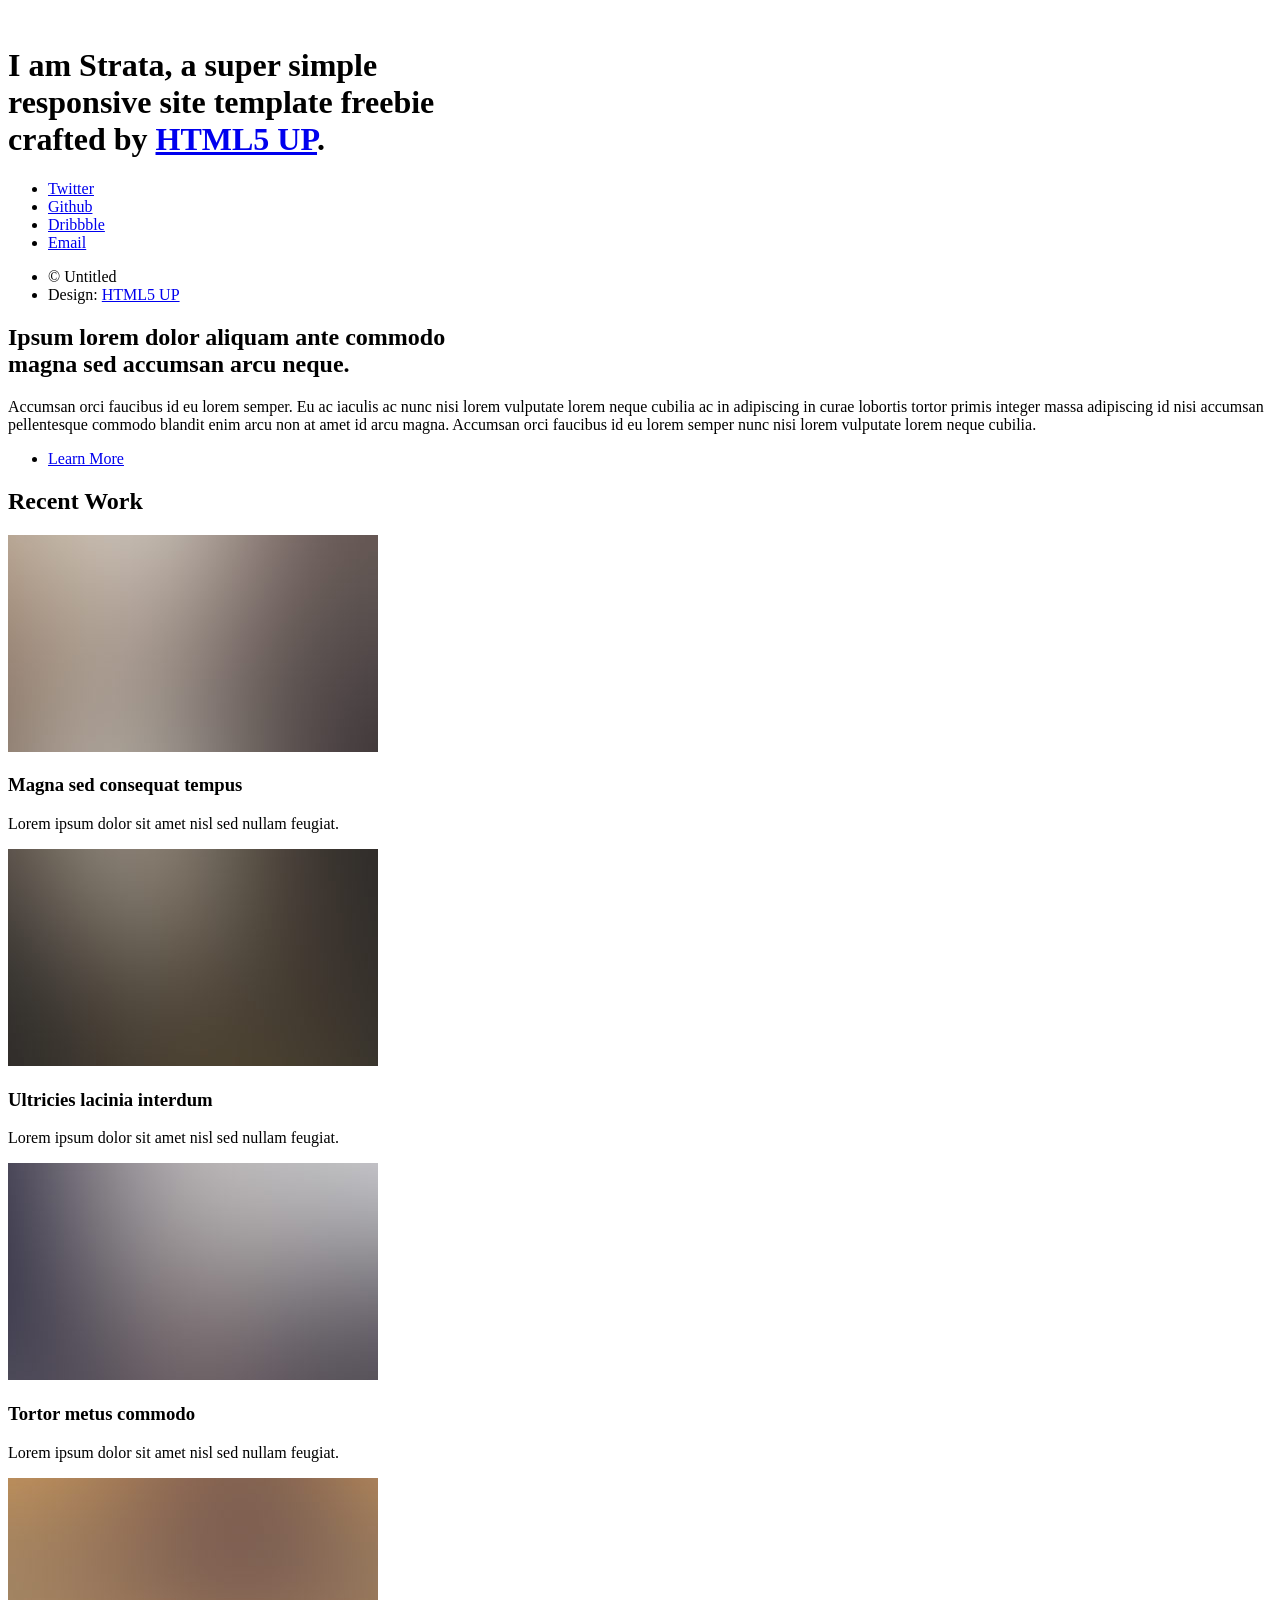
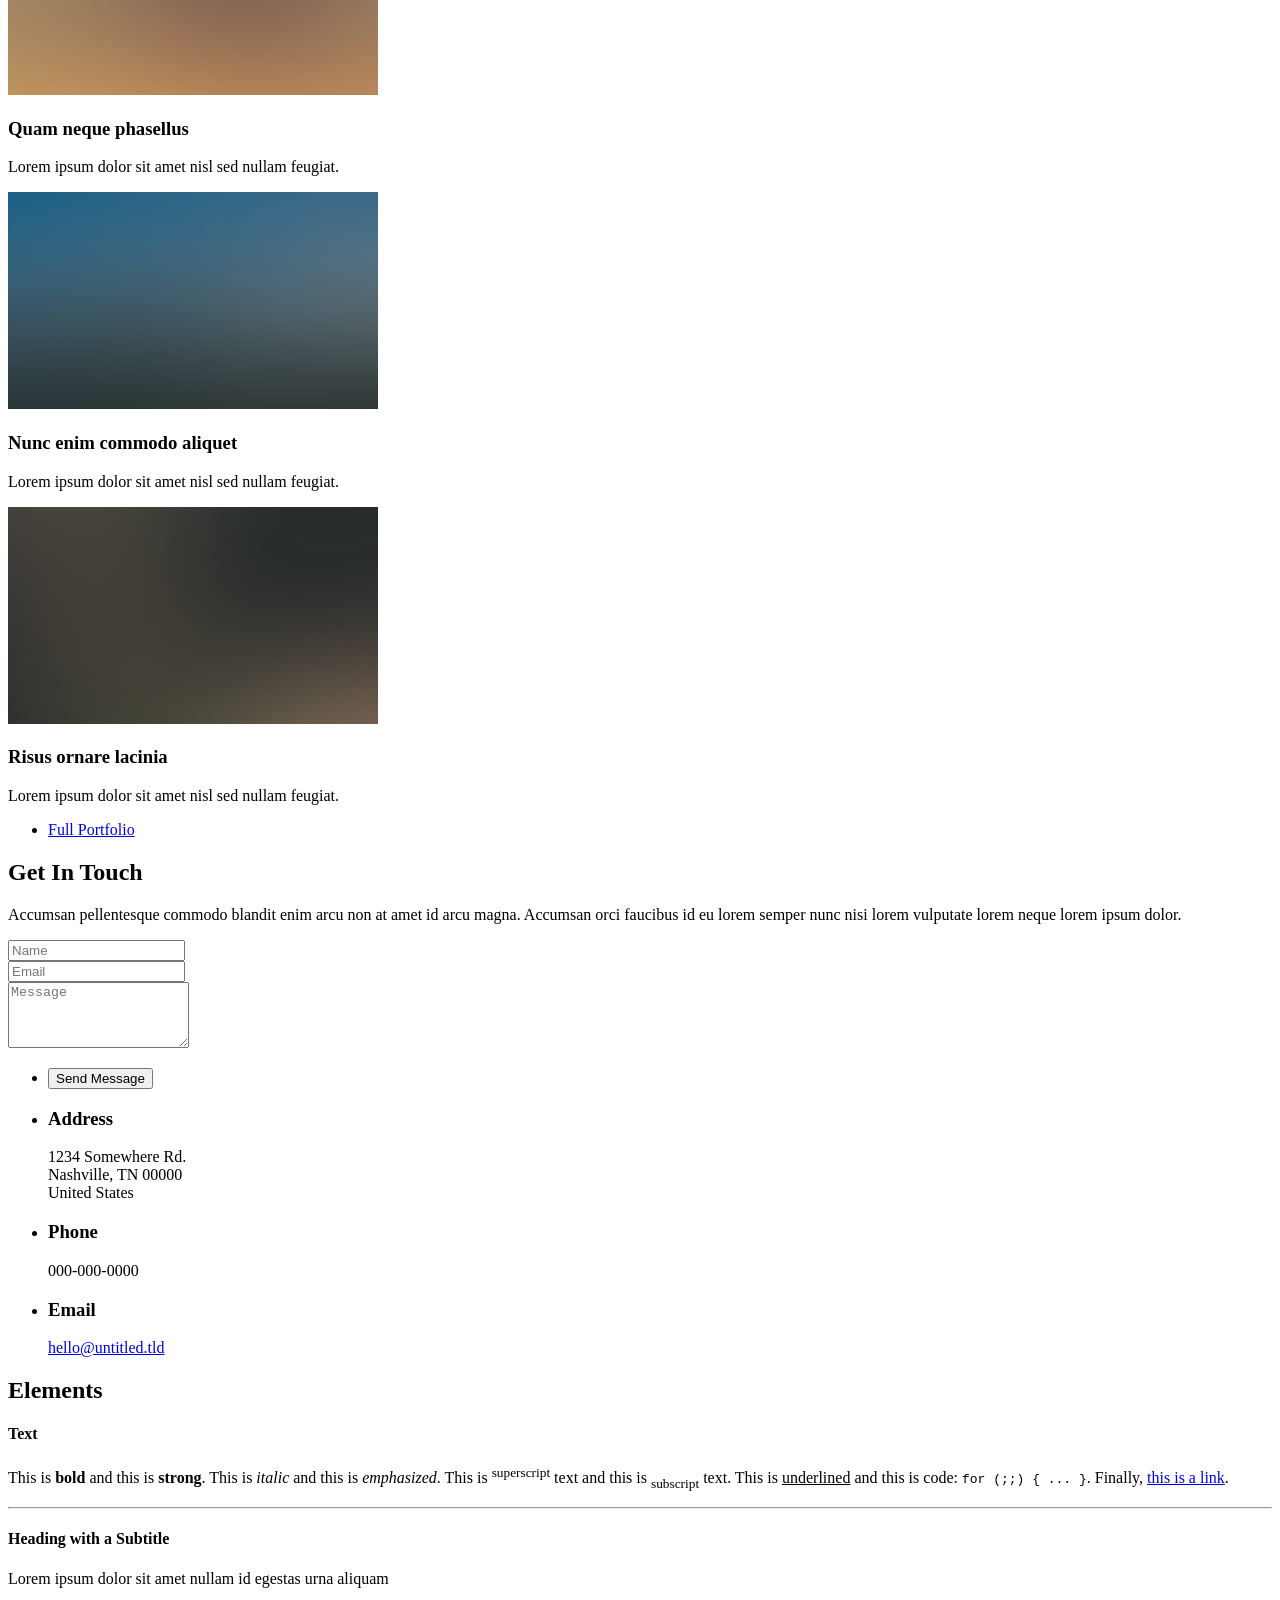
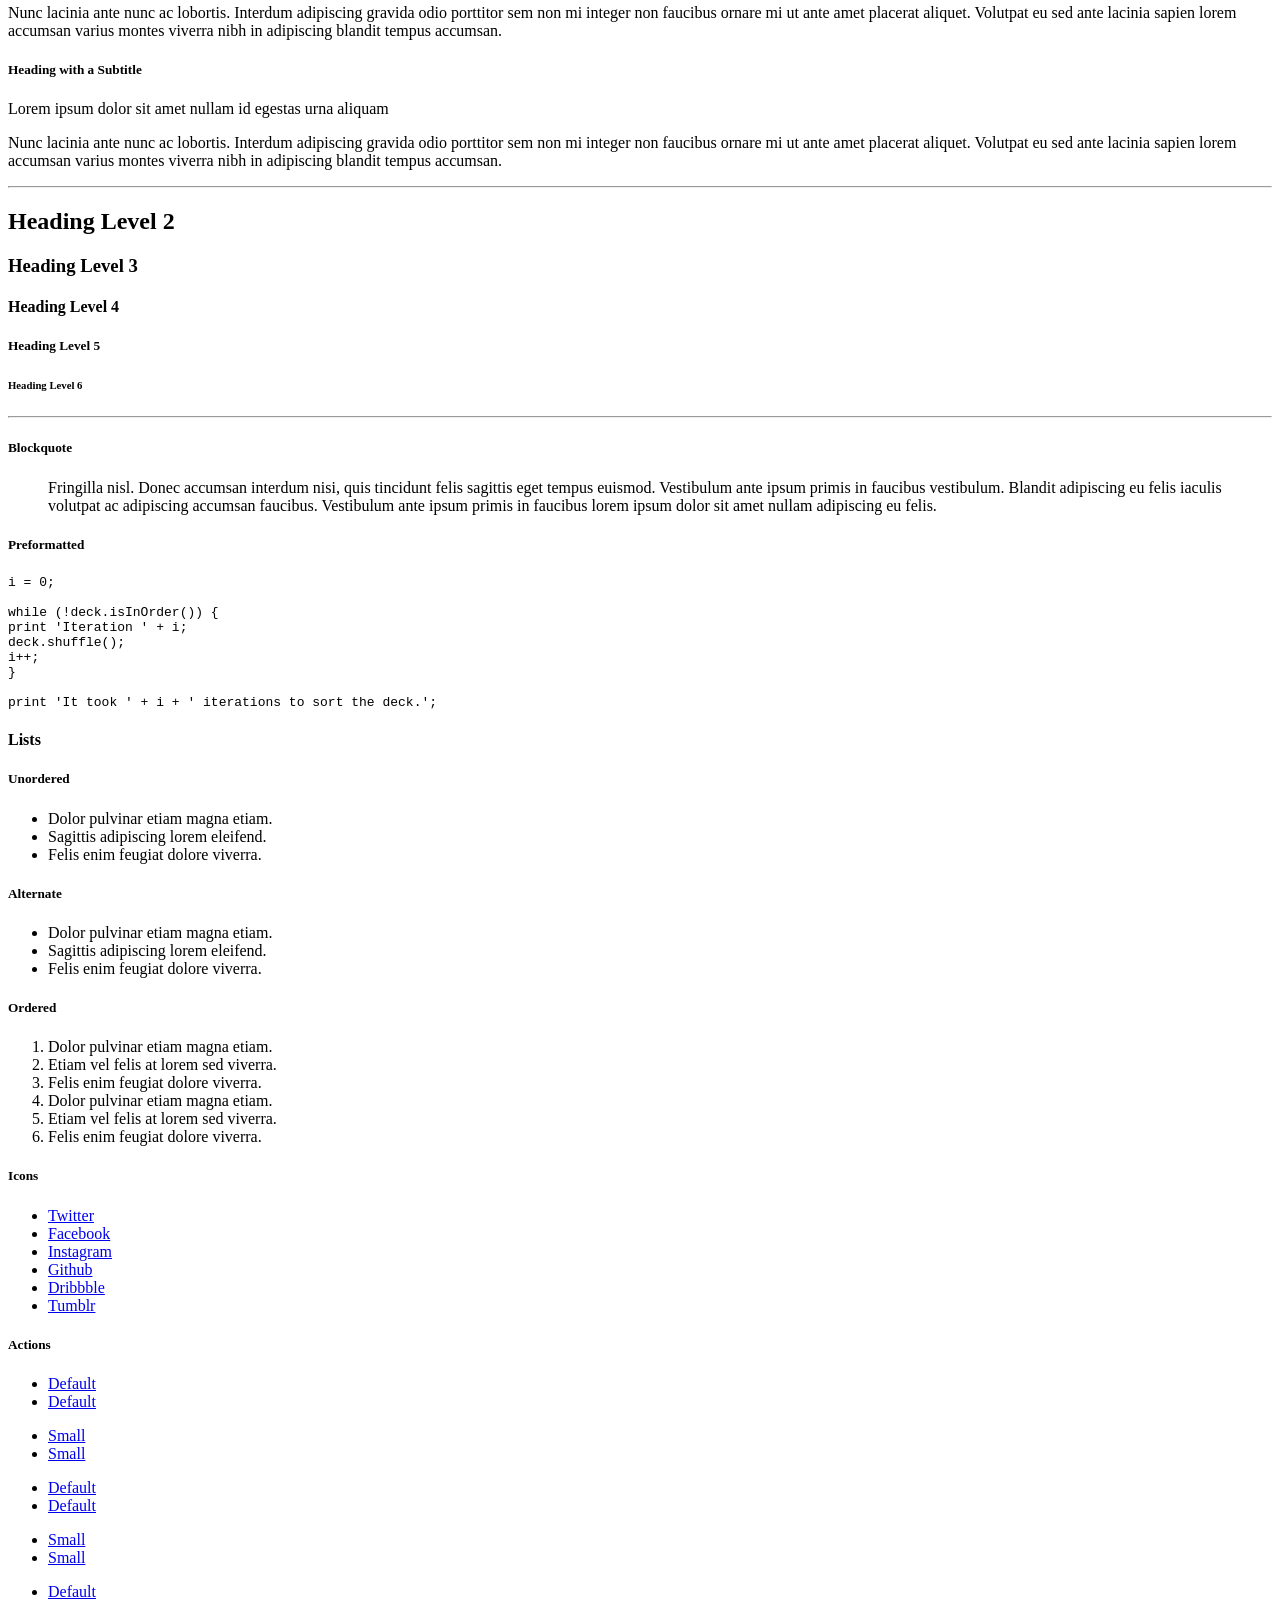
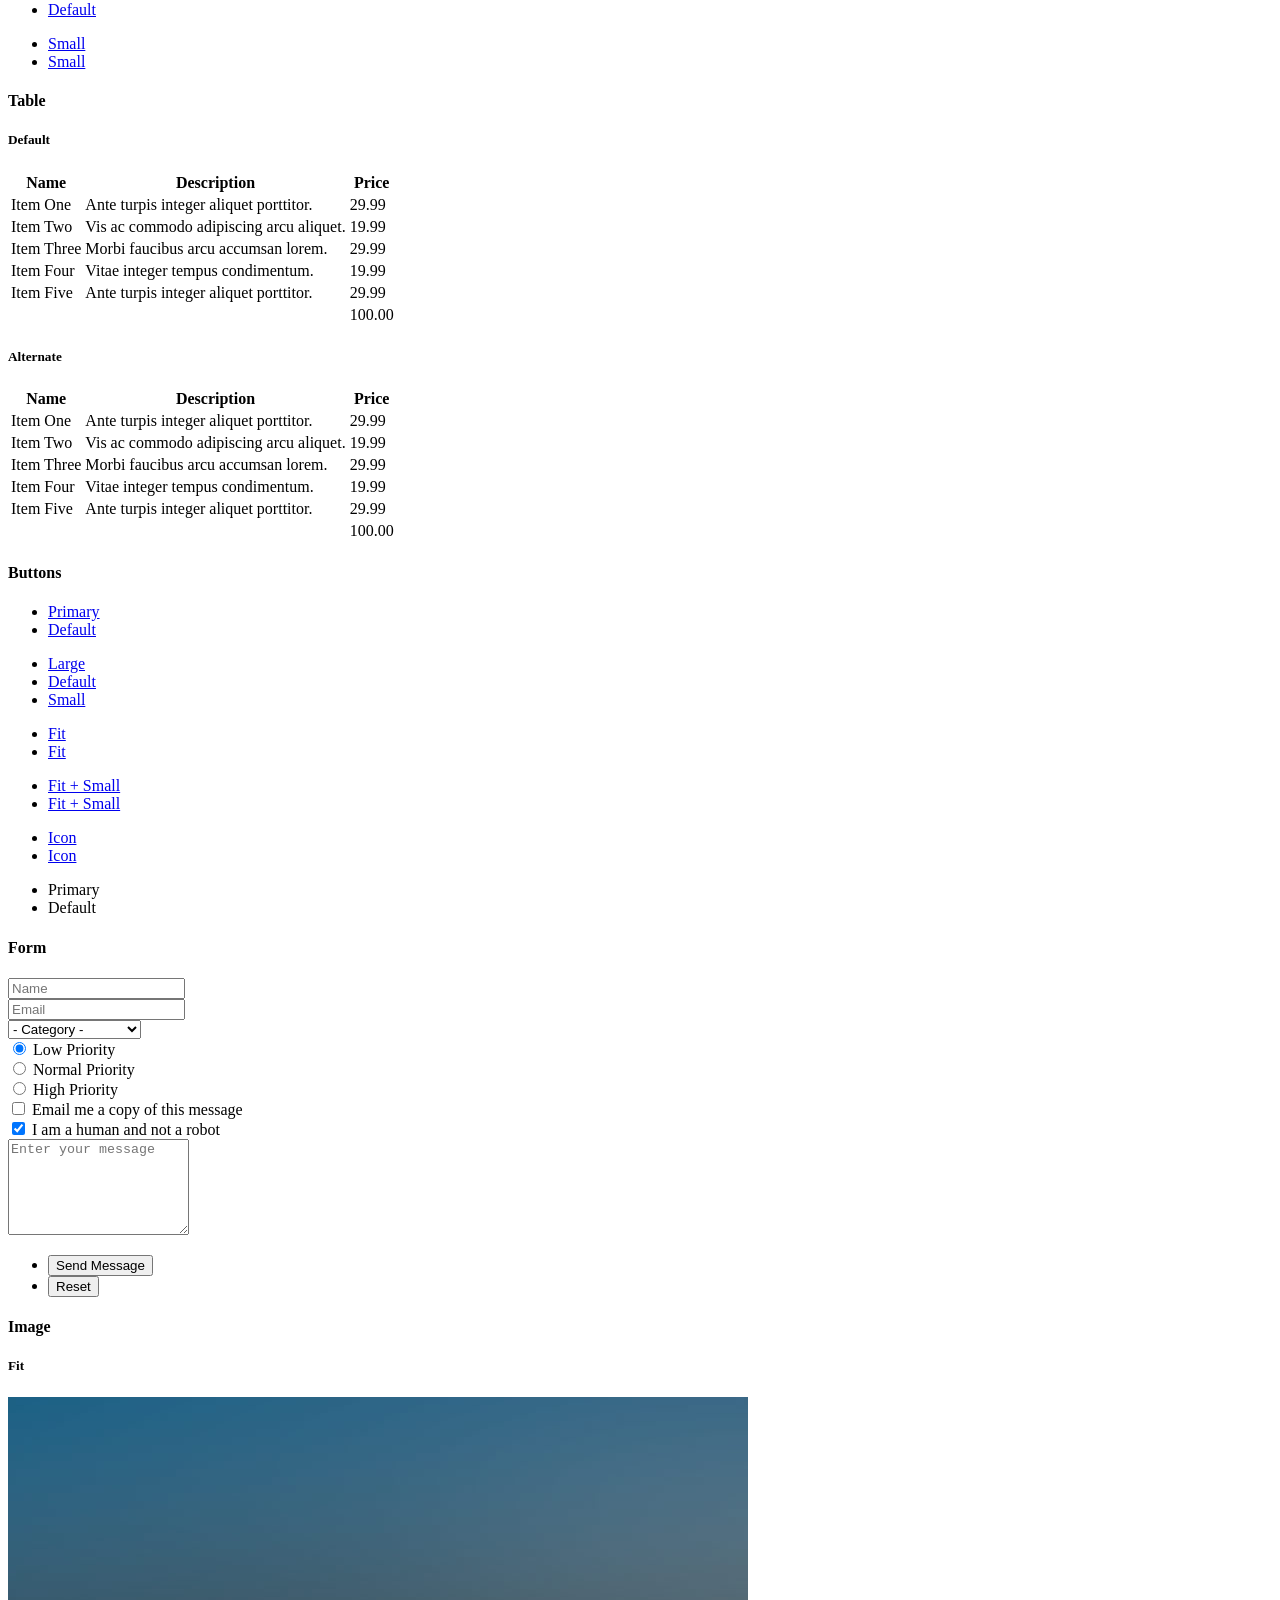
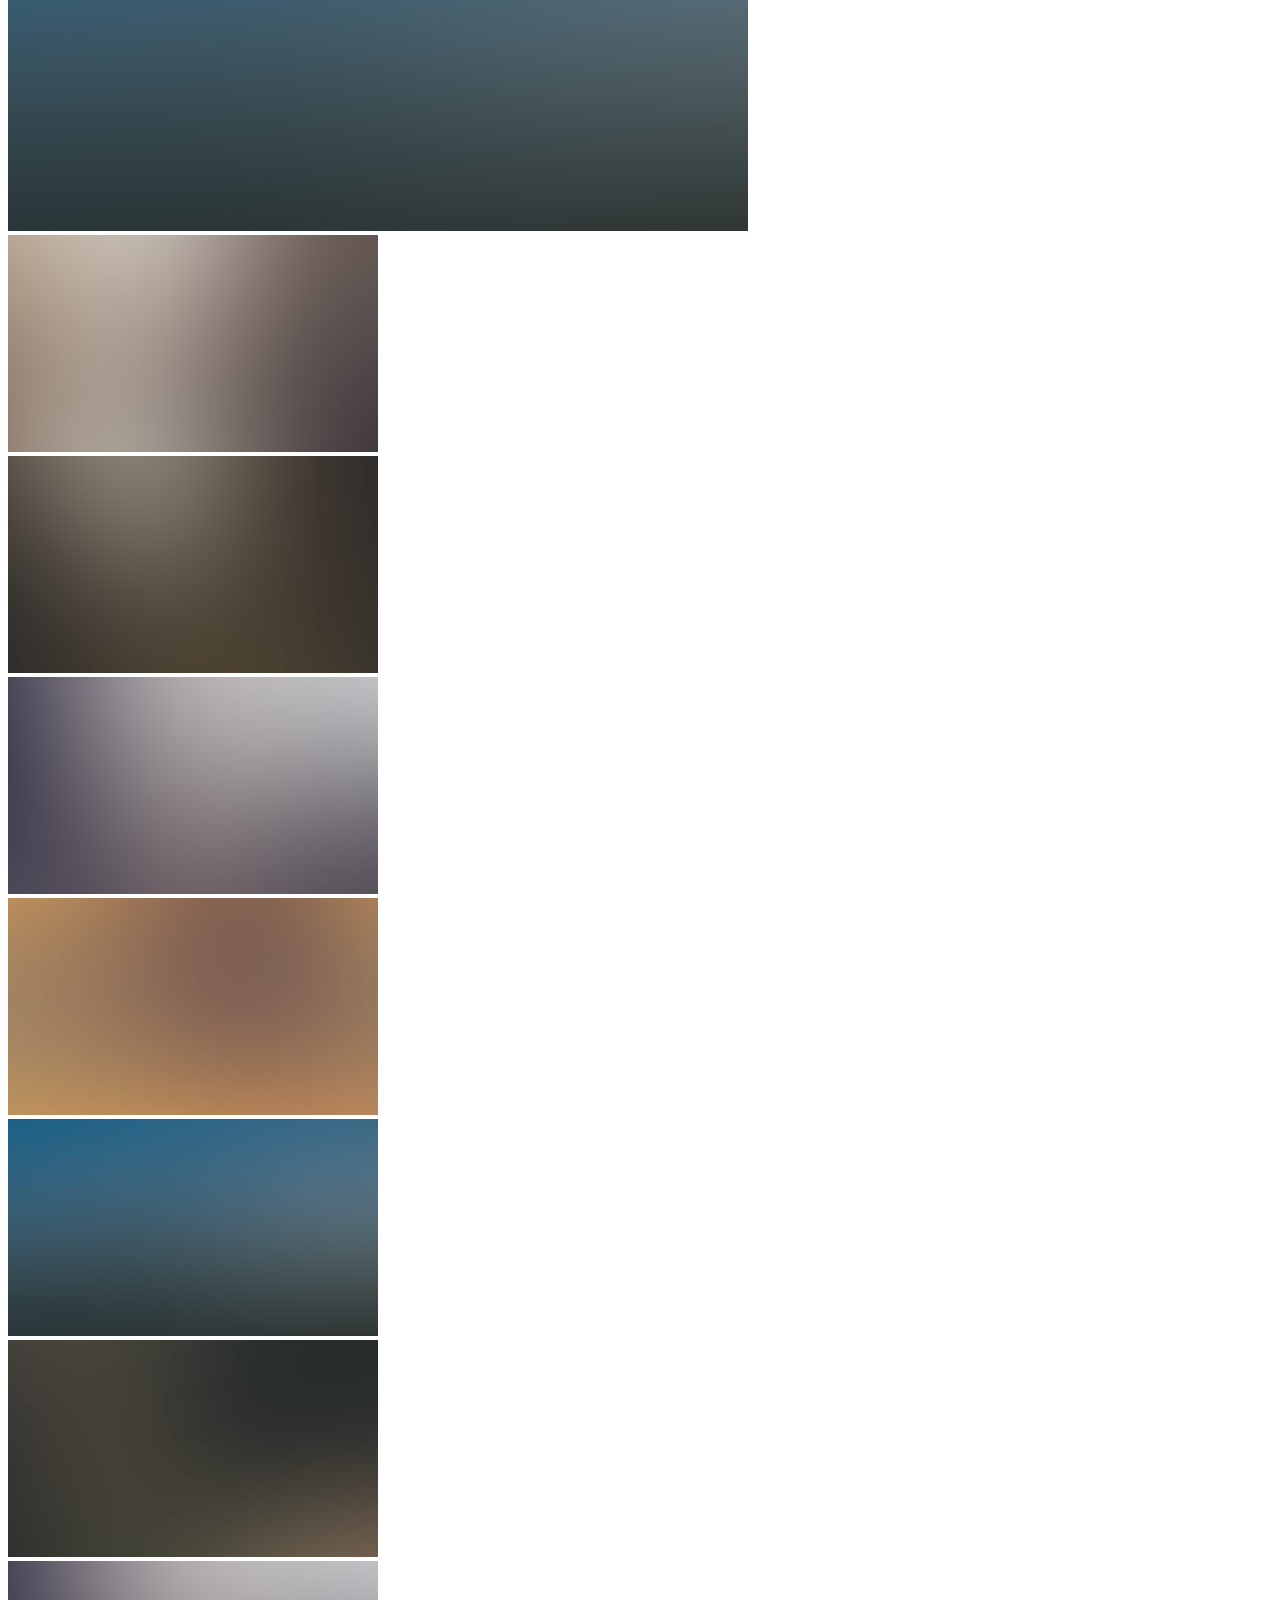
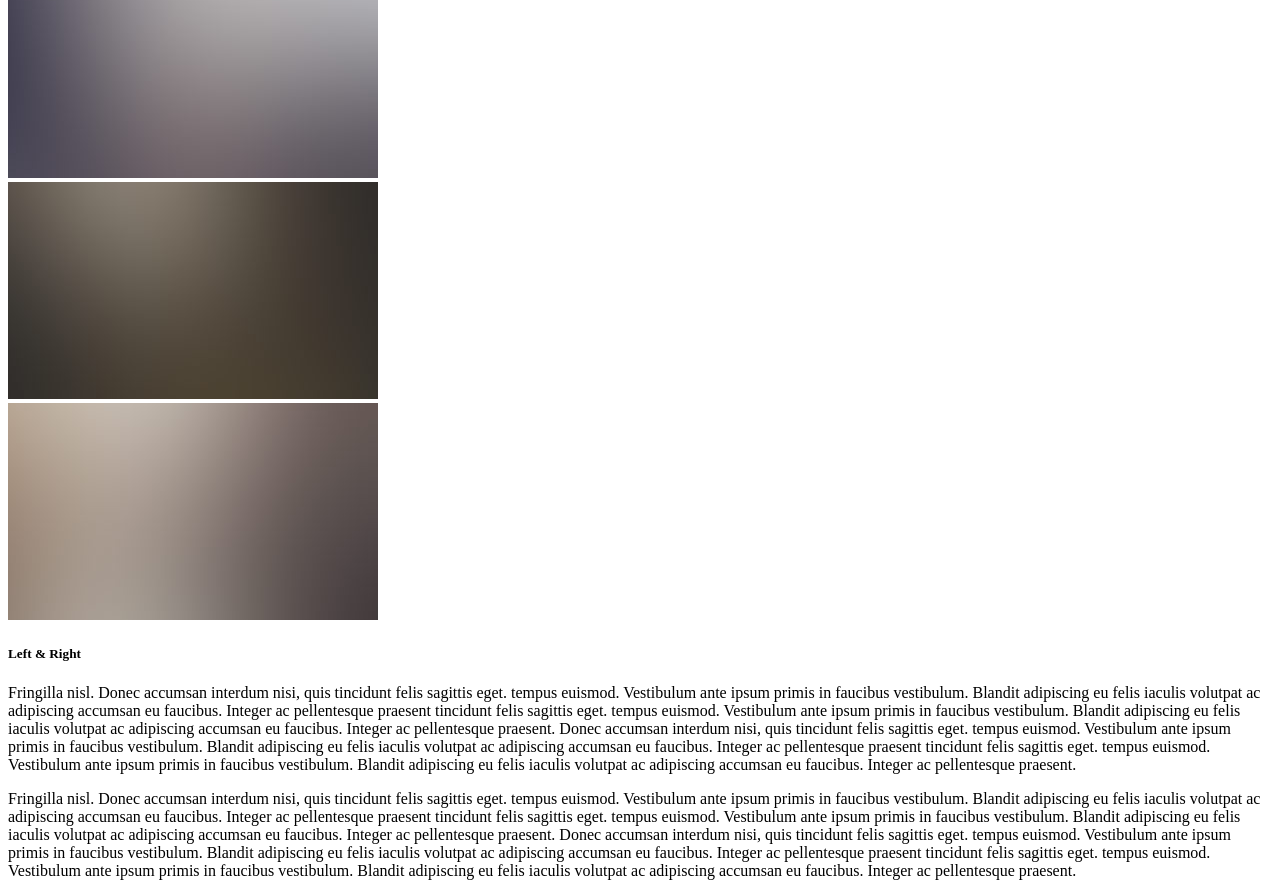
==== commit ebdbdedb: "111 Signed-off-by: 3126058535 <3126058535@qq.com>" ====
--- a/index.html
+++ b/index.html
@@ -117,7 +117,7 @@
 					</section>
 
 				<!-- Four -->
-				<!--
+				
 					<section id="four">
 						<h2>Elements</h2>
 
@@ -432,7 +432,7 @@
 						</section>
 
 					</section>
-				-->
+				
 
 			</div>
 
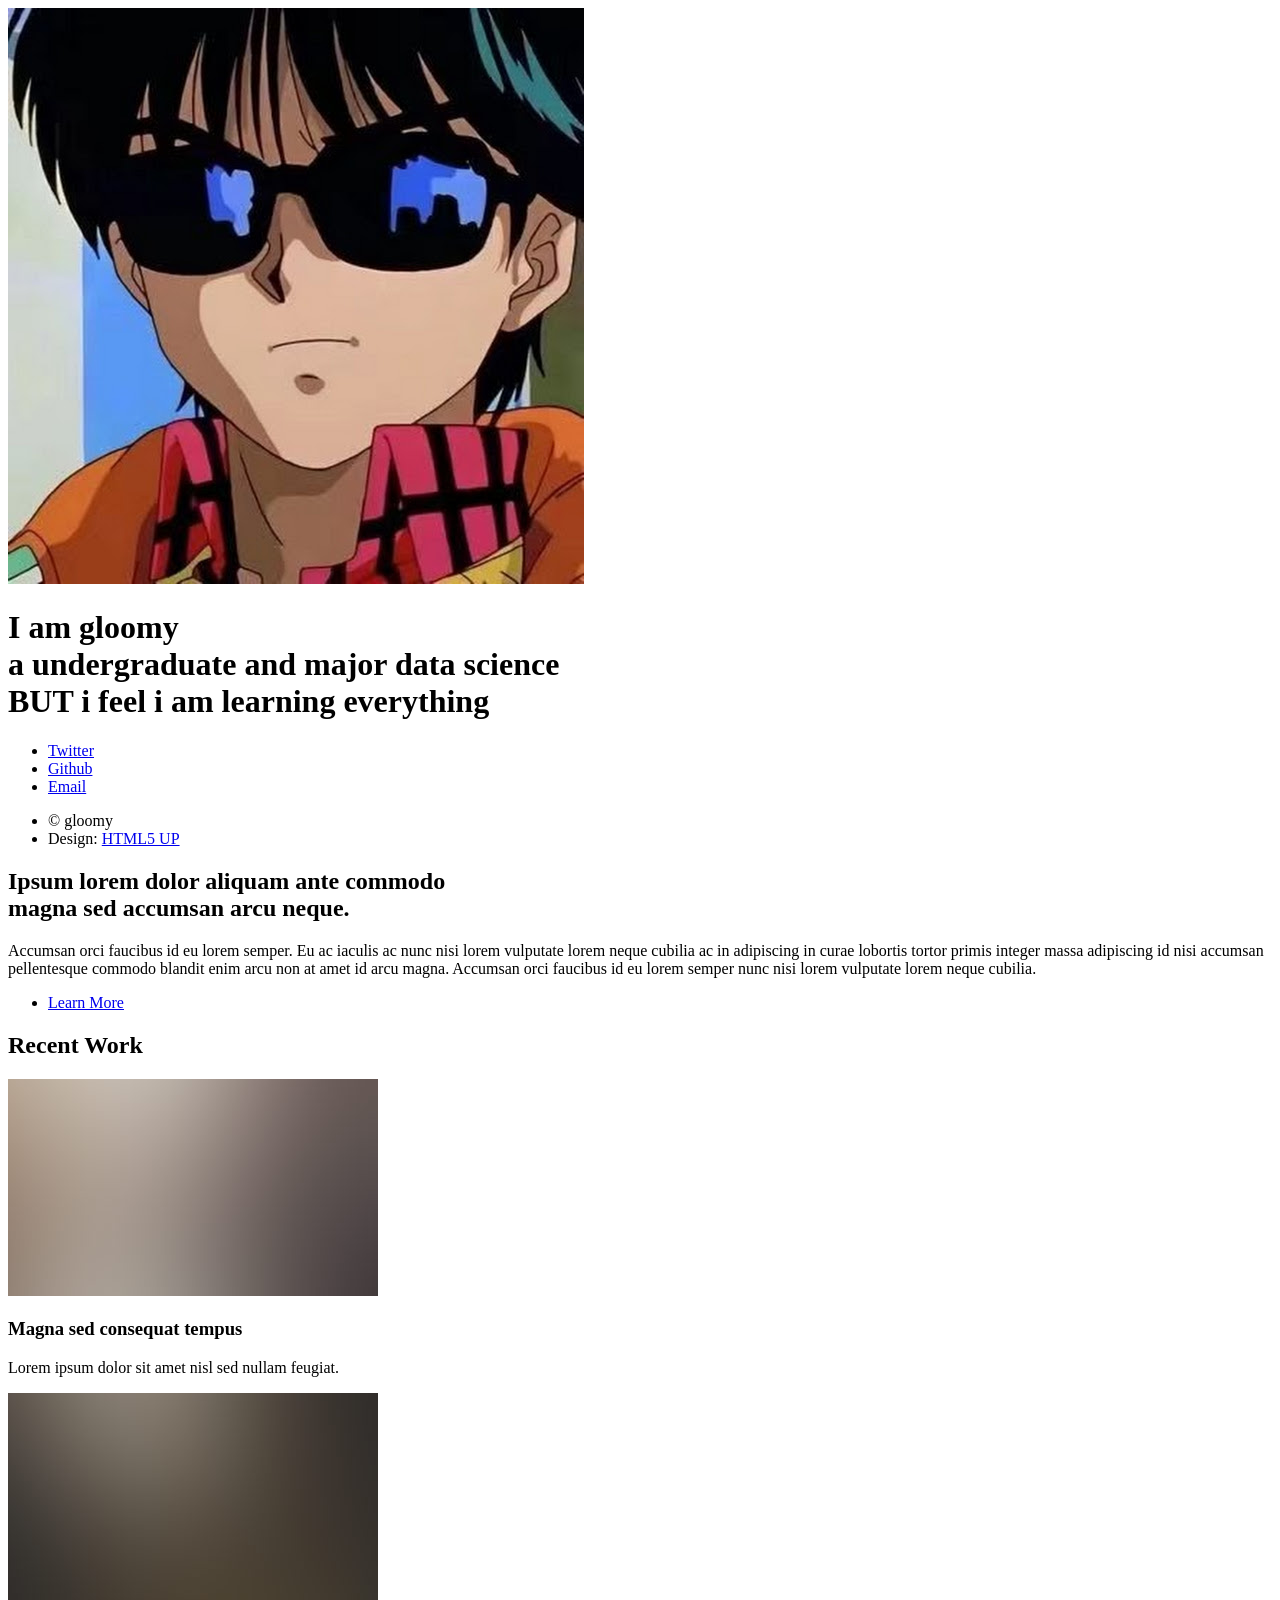
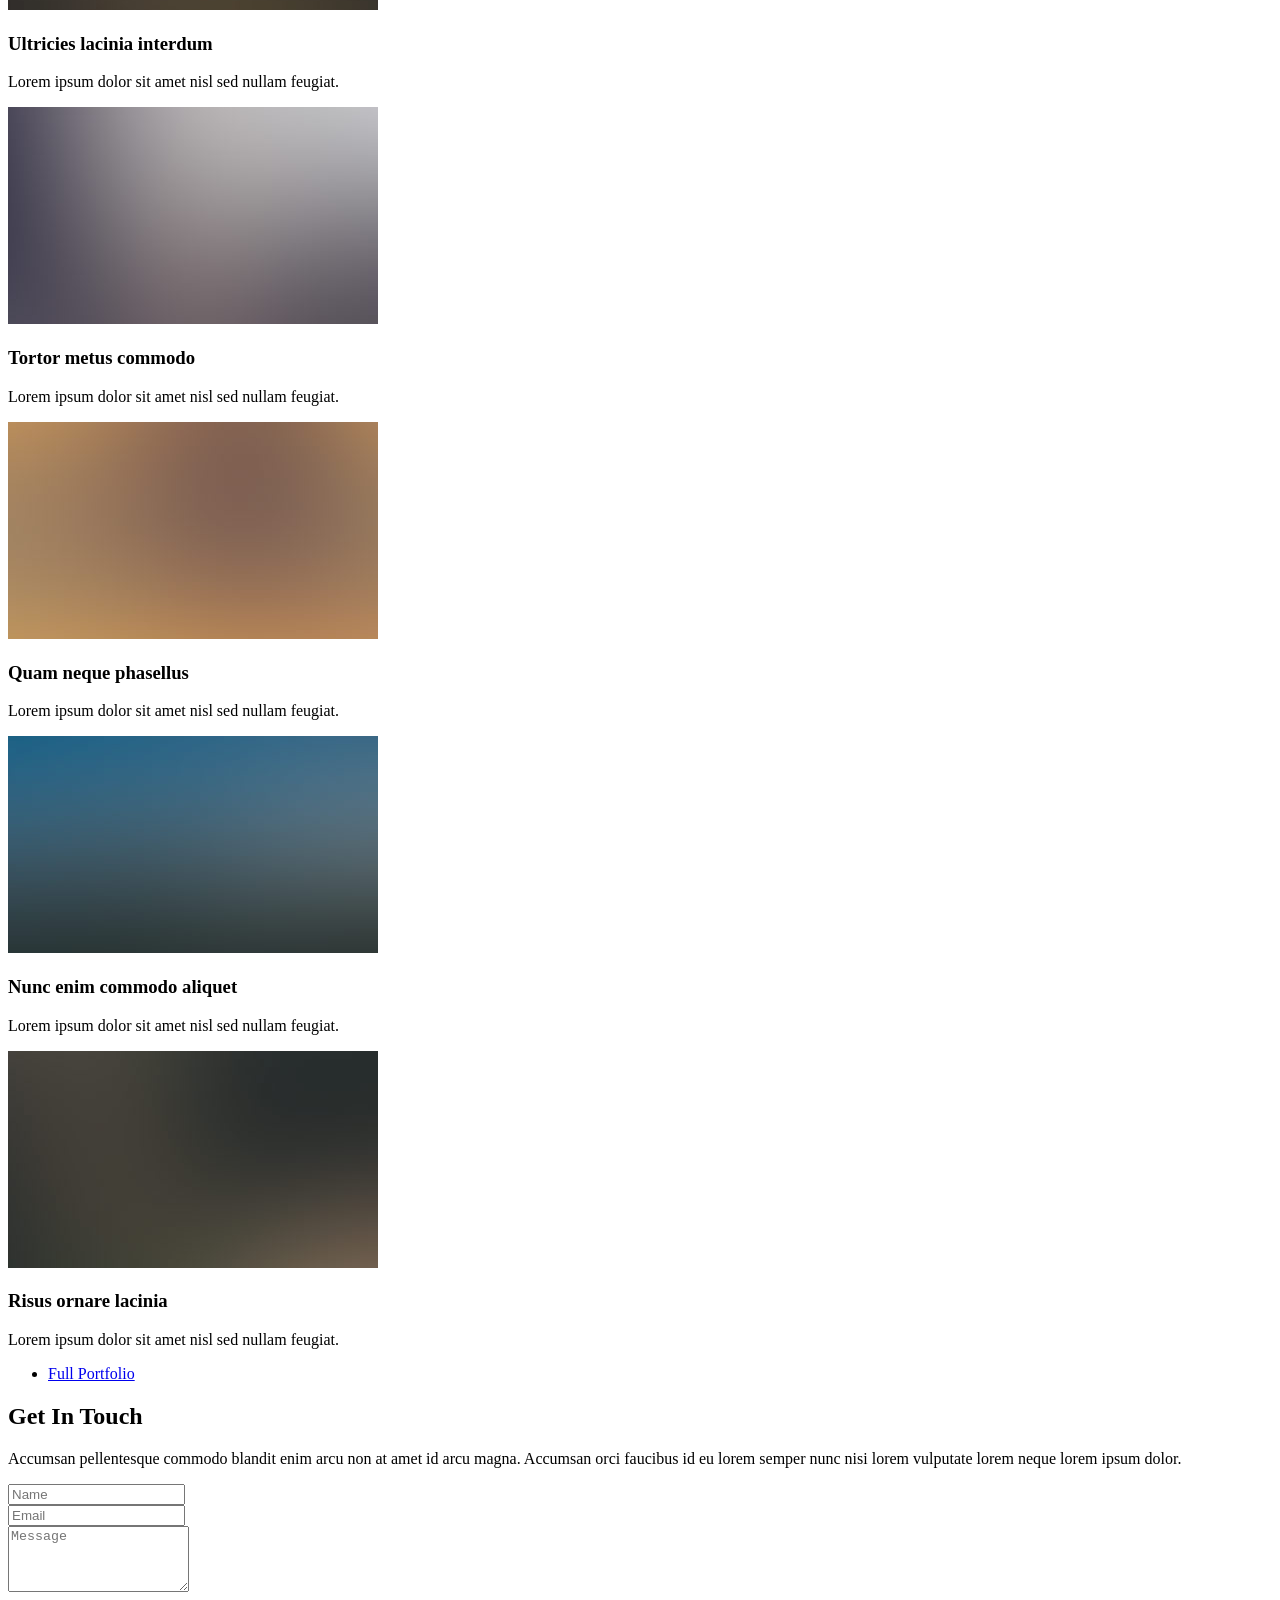
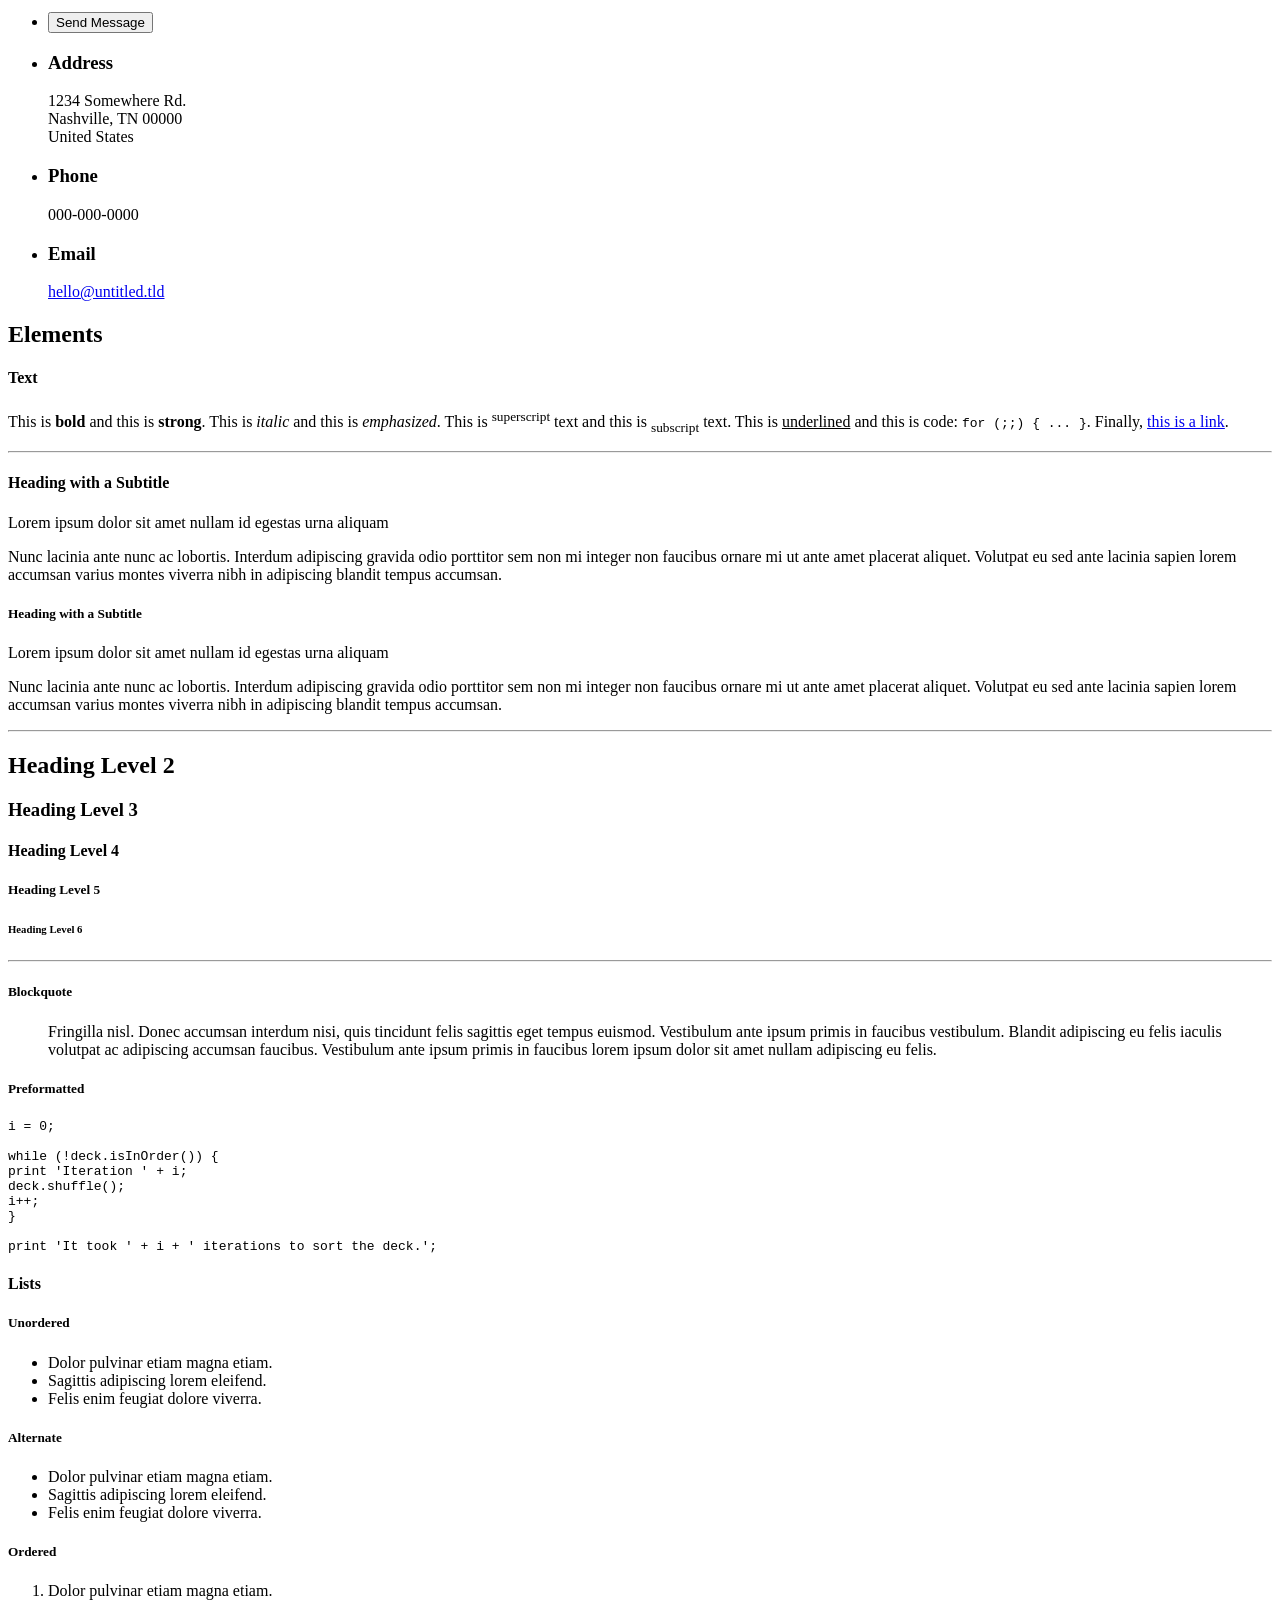
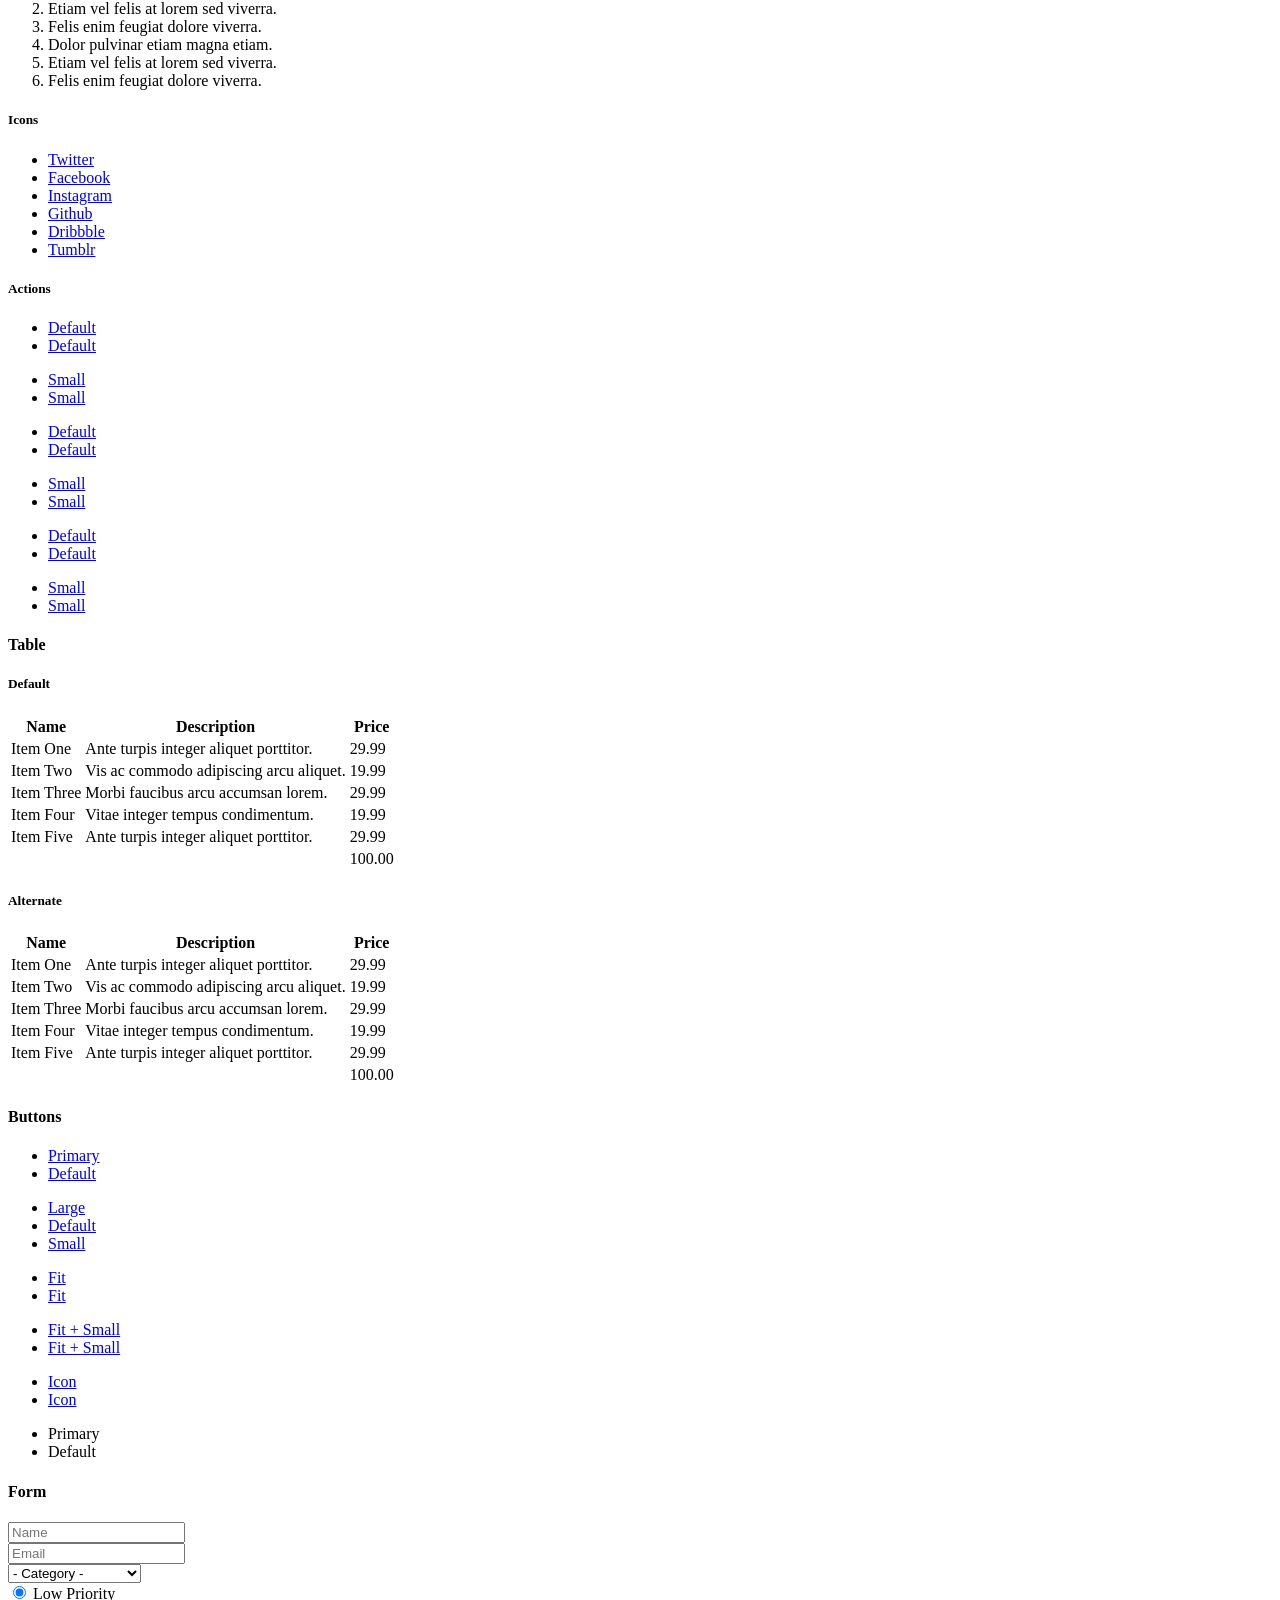
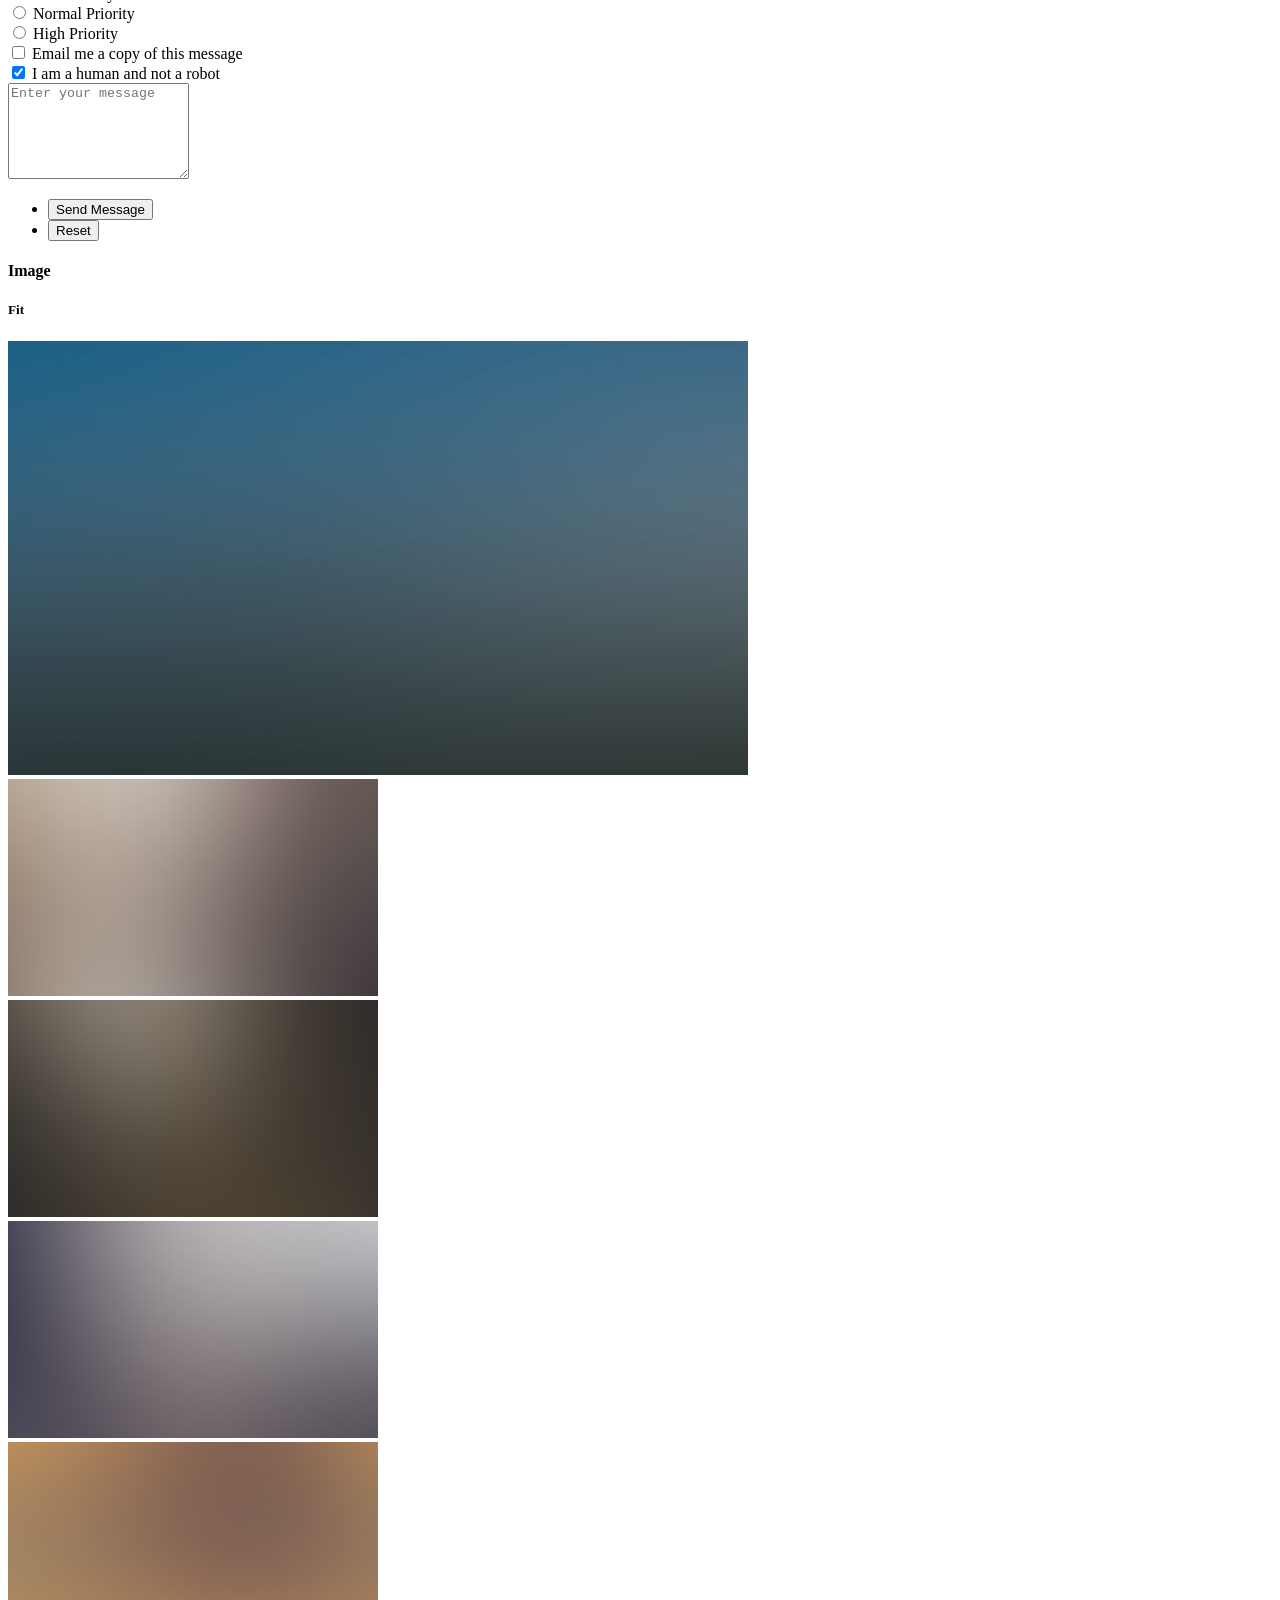
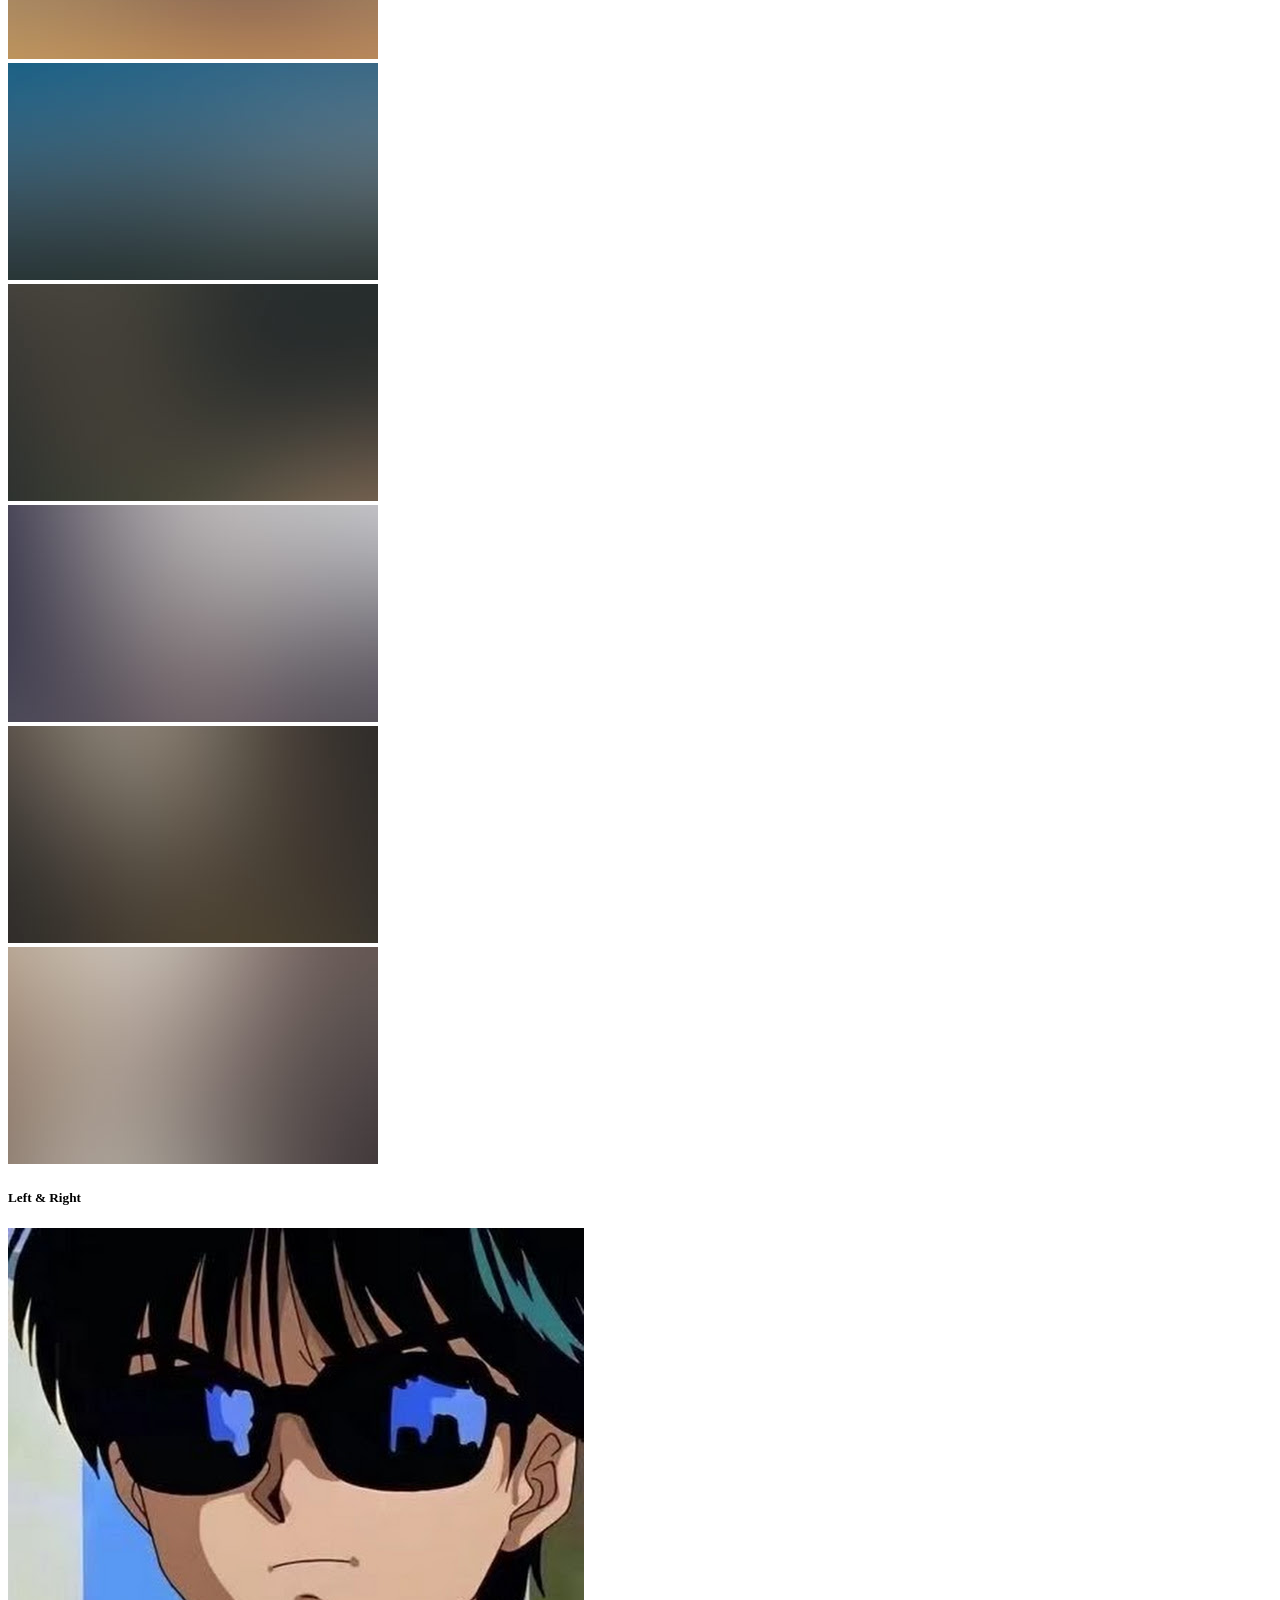
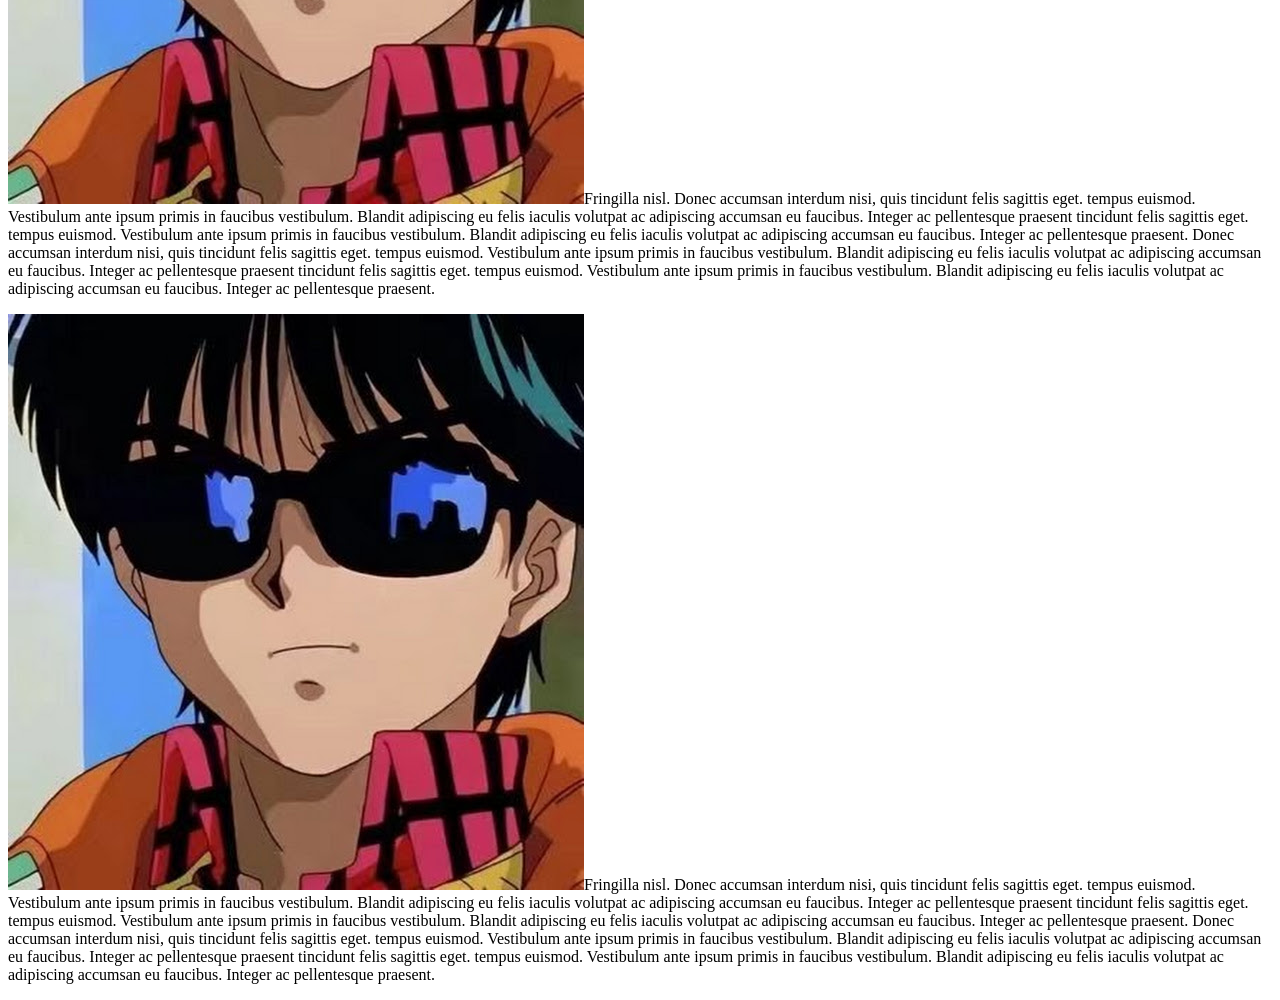
==== commit bbd33b1f: "11" ====
--- a/index.html
+++ b/index.html
@@ -6,7 +6,7 @@
 -->
 <html>
 	<head>
-		<title>Strata by HTML5 UP</title>
+		<title>gloomy</title>
 		<meta charset="utf-8" />
 		<meta name="viewport" content="width=device-width, initial-scale=1, user-scalable=no" />
 		<link rel="stylesheet" href="assets/css/main.css" />
@@ -17,9 +17,9 @@
 			<header id="header">
 				<div class="inner">
 					<a href="#" class="image avatar"><img src="images/avatar.jpg" alt="" /></a>
-					<h1><strong>I am Strata</strong>, a super simple<br />
-					responsive site template freebie<br />
-					crafted by <a href="http://html5up.net">HTML5 UP</a>.</h1>
+					<h1><strong>I am gloomy</strong><br />a undergraduate and major data science<br />
+						 BUT i feel i am learning everything<br />
+					</h1>
 				</div>
 			</header>
 
@@ -440,13 +440,13 @@
 			<footer id="footer">
 				<div class="inner">
 					<ul class="icons">
-						<li><a href="#" class="icon brands fa-twitter"><span class="label">Twitter</span></a></li>
-						<li><a href="#" class="icon brands fa-github"><span class="label">Github</span></a></li>
-						<li><a href="#" class="icon brands fa-dribbble"><span class="label">Dribbble</span></a></li>
-						<li><a href="#" class="icon solid fa-envelope"><span class="label">Email</span></a></li>
+						<li><a href="https://x.com/meng_tianyu" class="icon brands fa-twitter"><span class="label">Twitter</span></a></li>
+						<li><a href="https://github.com/mengtianyoo" class="icon brands fa-github"><span class="label">Github</span></a></li>
+						<!-- <li><a href="#" class="icon brands fa-dribbble"><span class="label">Dribbble</span></a></li> -->
+						<li><a href="mailto:mengtianyoo@gmail.com" class="icon solid fa-envelope"><span class="label">Email</span></a></li>
 					</ul>
 					<ul class="copyright">
-						<li>&copy; Untitled</li><li>Design: <a href="http://html5up.net">HTML5 UP</a></li>
+						<li>&copy; gloomy</li><li>Design: <a href="http://html5up.net">HTML5 UP</a></li>
 					</ul>
 				</div>
 			</footer>
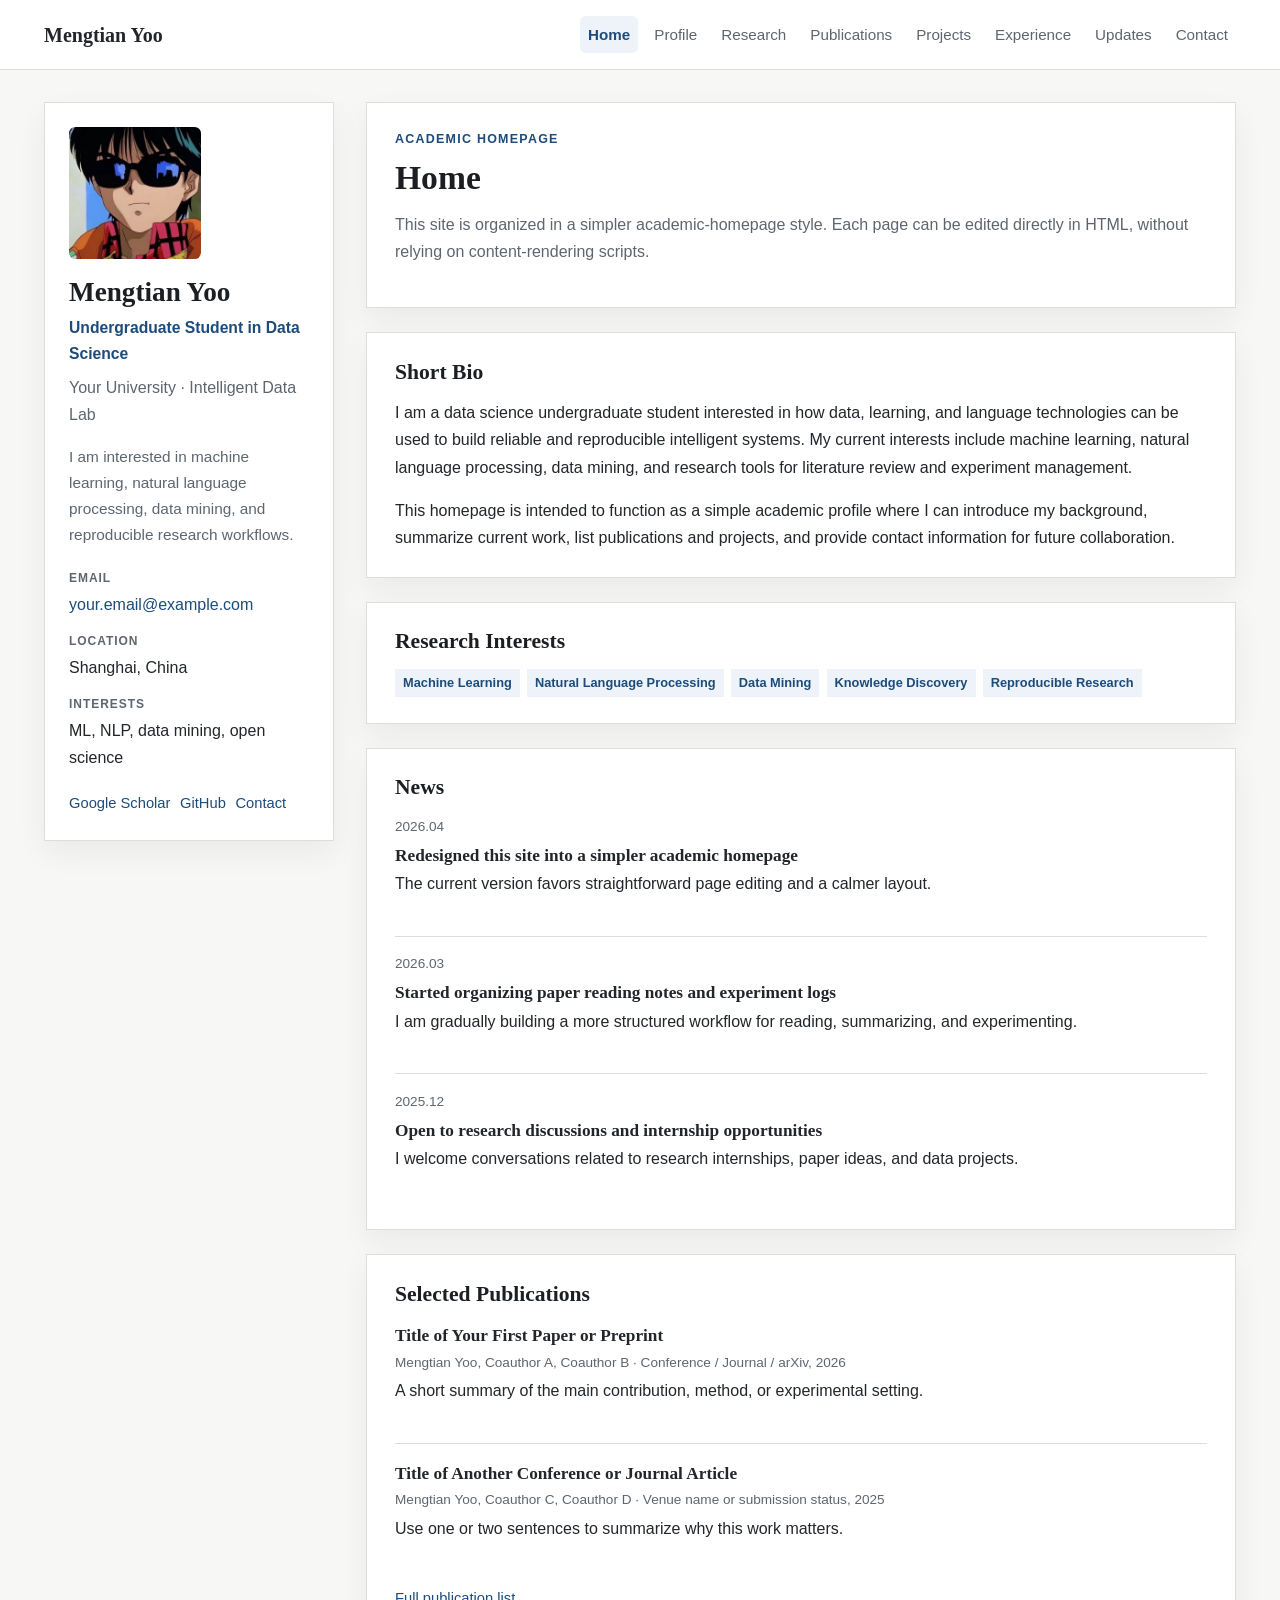
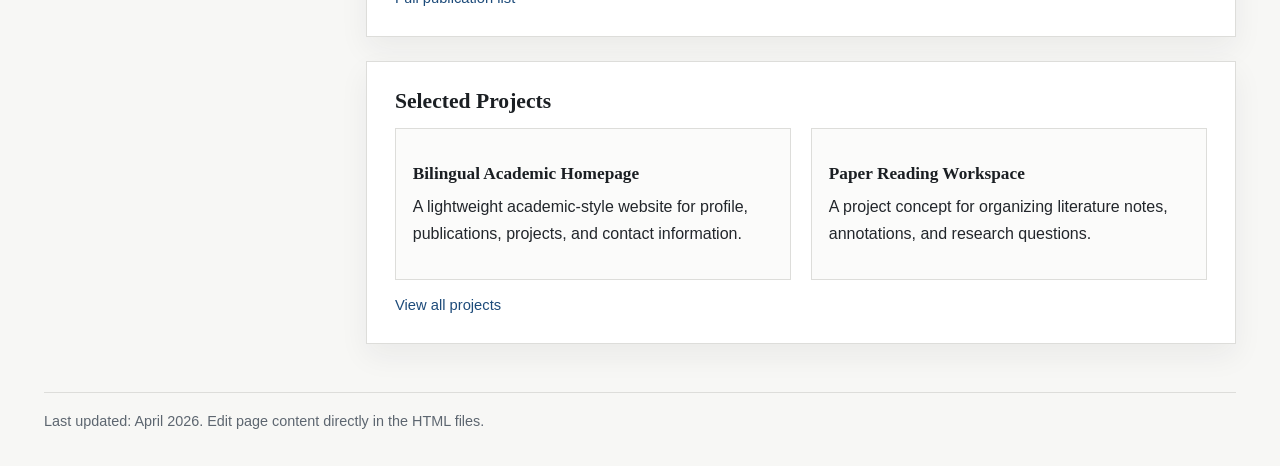
==== commit 1259044f: "3" ====
--- a/index.html
+++ b/index.html
@@ -1,463 +1,168 @@
-<!DOCTYPE HTML>
-<!--
-	Strata by HTML5 UP
-	html5up.net | @ajlkn
-	Free for personal and commercial use under the CCA 3.0 license (html5up.net/license)
--->
-<html>
+<!DOCTYPE html>
+<html lang="zh-CN">
 	<head>
-		<title>gloomy</title>
 		<meta charset="utf-8" />
-		<meta name="viewport" content="width=device-width, initial-scale=1, user-scalable=no" />
-		<link rel="stylesheet" href="assets/css/main.css" />
+		<meta name="viewport" content="width=device-width, initial-scale=1" />
+		<title>Mengtian Yoo | Home</title>
+		<meta
+			name="description"
+			content="Academic-style personal homepage for biography, research, publications, projects, and contact information."
+		/>
+		<link rel="stylesheet" href="assets/css/fontawesome-all.min.css" />
+		<link rel="stylesheet" href="assets/css/academic.css" />
 	</head>
-	<body class="is-preload">
+	<body>
+		<header class="masthead">
+			<div class="masthead-inner">
+				<a class="site-title" href="index.html">Mengtian Yoo</a>
+				<nav class="site-nav" aria-label="Primary navigation">
+					<a class="is-active" href="index.html">Home</a>
+					<a href="profile.html">Profile</a>
+					<a href="about.html">Research</a>
+					<a href="publications.html">Publications</a>
+					<a href="projects.html">Projects</a>
+					<a href="experience.html">Experience</a>
+					<a href="updates.html">Updates</a>
+					<a href="contact.html">Contact</a>
+				</nav>
+			</div>
+		</header>
 
-		<!-- Header -->
-			<header id="header">
-				<div class="inner">
-					<a href="#" class="image avatar"><img src="images/avatar.jpg" alt="" /></a>
-					<h1><strong>I am gloomy</strong><br />a undergraduate and major data science<br />
-						 BUT i feel i am learning everything<br />
-					</h1>
+		<div class="site-shell">
+			<aside class="sidebar">
+				<img class="avatar" src="images/avatar.jpg" alt="Portrait of Mengtian Yoo" />
+				<h1 class="sidebar-name">Mengtian Yoo</h1>
+				<p class="sidebar-role">Undergraduate Student in Data Science</p>
+				<p class="sidebar-affiliation">Your University · Intelligent Data Lab</p>
+				<p class="sidebar-bio">
+					I am interested in machine learning, natural language processing, data
+					mining, and reproducible research workflows.
+				</p>
+
+				<dl class="sidebar-list">
+					<div>
+						<dt>Email</dt>
+						<dd><a href="mailto:your.email@example.com">your.email@example.com</a></dd>
+					</div>
+					<div>
+						<dt>Location</dt>
+						<dd>Shanghai, China</dd>
+					</div>
+					<div>
+						<dt>Interests</dt>
+						<dd>ML, NLP, data mining, open science</dd>
+					</div>
+				</dl>
+
+				<div class="sidebar-links">
+					<a href="publications.html">Google Scholar</a>
+					<a href="https://github.com/yourname">GitHub</a>
+					<a href="contact.html">Contact</a>
 				</div>
-			</header>
+			</aside>
 
-		<!-- Main -->
-			<div id="main">
+			<main class="content">
+				<article class="page-header">
+					<p class="page-kicker">Academic Homepage</p>
+					<h2 class="page-title">Home</h2>
+					<p class="page-lead">
+						This site is organized in a simpler academic-homepage style. Each page
+						can be edited directly in HTML, without relying on content-rendering
+						scripts.
+					</p>
+				</article>
 
-				<!-- One -->
-					<section id="one">
-						<header class="major">
-							<h2>Ipsum lorem dolor aliquam ante commodo<br />
-							magna sed accumsan arcu neque.</h2>
-						</header>
-						<p>Accumsan orci faucibus id eu lorem semper. Eu ac iaculis ac nunc nisi lorem vulputate lorem neque cubilia ac in adipiscing in curae lobortis tortor primis integer massa adipiscing id nisi accumsan pellentesque commodo blandit enim arcu non at amet id arcu magna. Accumsan orci faucibus id eu lorem semper nunc nisi lorem vulputate lorem neque cubilia.</p>
-						<ul class="actions">
-							<li><a href="#" class="button">Learn More</a></li>
-						</ul>
-					</section>
+				<section class="section-block">
+					<h3>Short Bio</h3>
+					<p>
+						I am a data science undergraduate student interested in how data,
+						learning, and language technologies can be used to build reliable and
+						reproducible intelligent systems. My current interests include machine
+						learning, natural language processing, data mining, and research tools
+						for literature review and experiment management.
+					</p>
+					<p>
+						This homepage is intended to function as a simple academic profile
+						where I can introduce my background, summarize current work, list
+						publications and projects, and provide contact information for future
+						collaboration.
+					</p>
+				</section>
 
-				<!-- Two -->
-					<section id="two">
-						<h2>Recent Work</h2>
-						<div class="row">
-							<article class="col-6 col-12-xsmall work-item">
-								<a href="images/fulls/01.jpg" class="image fit thumb"><img src="images/thumbs/01.jpg" alt="" /></a>
-								<h3>Magna sed consequat tempus</h3>
-								<p>Lorem ipsum dolor sit amet nisl sed nullam feugiat.</p>
-							</article>
-							<article class="col-6 col-12-xsmall work-item">
-								<a href="images/fulls/02.jpg" class="image fit thumb"><img src="images/thumbs/02.jpg" alt="" /></a>
-								<h3>Ultricies lacinia interdum</h3>
-								<p>Lorem ipsum dolor sit amet nisl sed nullam feugiat.</p>
-							</article>
-							<article class="col-6 col-12-xsmall work-item">
-								<a href="images/fulls/03.jpg" class="image fit thumb"><img src="images/thumbs/03.jpg" alt="" /></a>
-								<h3>Tortor metus commodo</h3>
-								<p>Lorem ipsum dolor sit amet nisl sed nullam feugiat.</p>
-							</article>
-							<article class="col-6 col-12-xsmall work-item">
-								<a href="images/fulls/04.jpg" class="image fit thumb"><img src="images/thumbs/04.jpg" alt="" /></a>
-								<h3>Quam neque phasellus</h3>
-								<p>Lorem ipsum dolor sit amet nisl sed nullam feugiat.</p>
-							</article>
-							<article class="col-6 col-12-xsmall work-item">
-								<a href="images/fulls/05.jpg" class="image fit thumb"><img src="images/thumbs/05.jpg" alt="" /></a>
-								<h3>Nunc enim commodo aliquet</h3>
-								<p>Lorem ipsum dolor sit amet nisl sed nullam feugiat.</p>
-							</article>
-							<article class="col-6 col-12-xsmall work-item">
-								<a href="images/fulls/06.jpg" class="image fit thumb"><img src="images/thumbs/06.jpg" alt="" /></a>
-								<h3>Risus ornare lacinia</h3>
-								<p>Lorem ipsum dolor sit amet nisl sed nullam feugiat.</p>
-							</article>
+				<section class="section-block">
+					<h3>Research Interests</h3>
+					<div class="tag-list">
+						<span class="tag">Machine Learning</span>
+						<span class="tag">Natural Language Processing</span>
+						<span class="tag">Data Mining</span>
+						<span class="tag">Knowledge Discovery</span>
+						<span class="tag">Reproducible Research</span>
+					</div>
+				</section>
+
+				<section class="section-block">
+					<h3>News</h3>
+					<ul class="news-list">
+						<li>
+							<span class="item-date">2026.04</span>
+							<div class="item-title">Redesigned this site into a simpler academic homepage</div>
+							<p>The current version favors straightforward page editing and a calmer layout.</p>
+						</li>
+						<li>
+							<span class="item-date">2026.03</span>
+							<div class="item-title">Started organizing paper reading notes and experiment logs</div>
+							<p>I am gradually building a more structured workflow for reading, summarizing, and experimenting.</p>
+						</li>
+						<li>
+							<span class="item-date">2025.12</span>
+							<div class="item-title">Open to research discussions and internship opportunities</div>
+							<p>I welcome conversations related to research internships, paper ideas, and data projects.</p>
+						</li>
+					</ul>
+				</section>
+
+				<section class="section-block">
+					<h3>Selected Publications</h3>
+					<ul class="publication-list">
+						<li>
+							<div class="item-title">Title of Your First Paper or Preprint</div>
+							<span class="item-meta">Mengtian Yoo, Coauthor A, Coauthor B · Conference / Journal / arXiv, 2026</span>
+							<p>A short summary of the main contribution, method, or experimental setting.</p>
+						</li>
+						<li>
+							<div class="item-title">Title of Another Conference or Journal Article</div>
+							<span class="item-meta">Mengtian Yoo, Coauthor C, Coauthor D · Venue name or submission status, 2025</span>
+							<p>Use one or two sentences to summarize why this work matters.</p>
+						</li>
+					</ul>
+					<div class="inline-links">
+						<a href="publications.html">Full publication list</a>
+					</div>
+				</section>
+
+				<section class="section-block">
+					<h3>Selected Projects</h3>
+					<div class="two-column">
+						<div class="soft-box">
+							<h4>Bilingual Academic Homepage</h4>
+							<p>A lightweight academic-style website for profile, publications, projects, and contact information.</p>
 						</div>
-						<ul class="actions">
-							<li><a href="#" class="button">Full Portfolio</a></li>
-						</ul>
-					</section>
+						<div class="soft-box">
+							<h4>Paper Reading Workspace</h4>
+							<p>A project concept for organizing literature notes, annotations, and research questions.</p>
+						</div>
+					</div>
+					<div class="inline-links">
+						<a href="projects.html">View all projects</a>
+					</div>
+				</section>
+			</main>
+		</div>
 
-				<!-- Three -->
-					<section id="three">
-						<h2>Get In Touch</h2>
-						<p>Accumsan pellentesque commodo blandit enim arcu non at amet id arcu magna. Accumsan orci faucibus id eu lorem semper nunc nisi lorem vulputate lorem neque lorem ipsum dolor.</p>
-						<div class="row">
-							<div class="col-8 col-12-small">
-								<form method="post" action="#">
-									<div class="row gtr-uniform gtr-50">
-										<div class="col-6 col-12-xsmall"><input type="text" name="name" id="name" placeholder="Name" /></div>
-										<div class="col-6 col-12-xsmall"><input type="email" name="email" id="email" placeholder="Email" /></div>
-										<div class="col-12"><textarea name="message" id="message" placeholder="Message" rows="4"></textarea></div>
-									</div>
-								</form>
-								<ul class="actions">
-									<li><input type="submit" value="Send Message" /></li>
-								</ul>
-							</div>
-							<div class="col-4 col-12-small">
-								<ul class="labeled-icons">
-									<li>
-										<h3 class="icon solid fa-home"><span class="label">Address</span></h3>
-										1234 Somewhere Rd.<br />
-										Nashville, TN 00000<br />
-										United States
-									</li>
-									<li>
-										<h3 class="icon solid fa-mobile-alt"><span class="label">Phone</span></h3>
-										000-000-0000
-									</li>
-									<li>
-										<h3 class="icon solid fa-envelope"><span class="label">Email</span></h3>
-										<a href="#">hello@untitled.tld</a>
-									</li>
-								</ul>
-							</div>
-						</div>
-					</section>
-
-				<!-- Four -->
-				
-					<section id="four">
-						<h2>Elements</h2>
-
-						<section>
-							<h4>Text</h4>
-							<p>This is <b>bold</b> and this is <strong>strong</strong>. This is <i>italic</i> and this is <em>emphasized</em>.
-							This is <sup>superscript</sup> text and this is <sub>subscript</sub> text.
-							This is <u>underlined</u> and this is code: <code>for (;;) { ... }</code>. Finally, <a href="#">this is a link</a>.</p>
-							<hr />
-							<header>
-								<h4>Heading with a Subtitle</h4>
-								<p>Lorem ipsum dolor sit amet nullam id egestas urna aliquam</p>
-							</header>
-							<p>Nunc lacinia ante nunc ac lobortis. Interdum adipiscing gravida odio porttitor sem non mi integer non faucibus ornare mi ut ante amet placerat aliquet. Volutpat eu sed ante lacinia sapien lorem accumsan varius montes viverra nibh in adipiscing blandit tempus accumsan.</p>
-							<header>
-								<h5>Heading with a Subtitle</h5>
-								<p>Lorem ipsum dolor sit amet nullam id egestas urna aliquam</p>
-							</header>
-							<p>Nunc lacinia ante nunc ac lobortis. Interdum adipiscing gravida odio porttitor sem non mi integer non faucibus ornare mi ut ante amet placerat aliquet. Volutpat eu sed ante lacinia sapien lorem accumsan varius montes viverra nibh in adipiscing blandit tempus accumsan.</p>
-							<hr />
-							<h2>Heading Level 2</h2>
-							<h3>Heading Level 3</h3>
-							<h4>Heading Level 4</h4>
-							<h5>Heading Level 5</h5>
-							<h6>Heading Level 6</h6>
-							<hr />
-							<h5>Blockquote</h5>
-							<blockquote>Fringilla nisl. Donec accumsan interdum nisi, quis tincidunt felis sagittis eget tempus euismod. Vestibulum ante ipsum primis in faucibus vestibulum. Blandit adipiscing eu felis iaculis volutpat ac adipiscing accumsan faucibus. Vestibulum ante ipsum primis in faucibus lorem ipsum dolor sit amet nullam adipiscing eu felis.</blockquote>
-							<h5>Preformatted</h5>
-							<pre><code>i = 0;
-
-while (!deck.isInOrder()) {
-print 'Iteration ' + i;
-deck.shuffle();
-i++;
-}
-
-print 'It took ' + i + ' iterations to sort the deck.';</code></pre>
-						</section>
-
-						<section>
-							<h4>Lists</h4>
-							<div class="row">
-								<div class="col-6 col-12-xsmall">
-									<h5>Unordered</h5>
-									<ul>
-										<li>Dolor pulvinar etiam magna etiam.</li>
-										<li>Sagittis adipiscing lorem eleifend.</li>
-										<li>Felis enim feugiat dolore viverra.</li>
-									</ul>
-									<h5>Alternate</h5>
-									<ul class="alt">
-										<li>Dolor pulvinar etiam magna etiam.</li>
-										<li>Sagittis adipiscing lorem eleifend.</li>
-										<li>Felis enim feugiat dolore viverra.</li>
-									</ul>
-								</div>
-								<div class="col-6 col-12-xsmall">
-									<h5>Ordered</h5>
-									<ol>
-										<li>Dolor pulvinar etiam magna etiam.</li>
-										<li>Etiam vel felis at lorem sed viverra.</li>
-										<li>Felis enim feugiat dolore viverra.</li>
-										<li>Dolor pulvinar etiam magna etiam.</li>
-										<li>Etiam vel felis at lorem sed viverra.</li>
-										<li>Felis enim feugiat dolore viverra.</li>
-									</ol>
-									<h5>Icons</h5>
-									<ul class="icons">
-										<li><a href="#" class="icon brands fa-twitter"><span class="label">Twitter</span></a></li>
-										<li><a href="#" class="icon brands fa-facebook-f"><span class="label">Facebook</span></a></li>
-										<li><a href="#" class="icon brands fa-instagram"><span class="label">Instagram</span></a></li>
-										<li><a href="#" class="icon brands fa-github"><span class="label">Github</span></a></li>
-										<li><a href="#" class="icon brands fa-dribbble"><span class="label">Dribbble</span></a></li>
-										<li><a href="#" class="icon brands fa-tumblr"><span class="label">Tumblr</span></a></li>
-									</ul>
-								</div>
-							</div>
-							<h5>Actions</h5>
-							<ul class="actions">
-								<li><a href="#" class="button primary">Default</a></li>
-								<li><a href="#" class="button">Default</a></li>
-							</ul>
-							<ul class="actions small">
-								<li><a href="#" class="button primary small">Small</a></li>
-								<li><a href="#" class="button small">Small</a></li>
-							</ul>
-							<div class="row">
-								<div class="col-6 col-12-small">
-									<ul class="actions stacked">
-										<li><a href="#" class="button primary">Default</a></li>
-										<li><a href="#" class="button">Default</a></li>
-									</ul>
-								</div>
-								<div class="col-6 col-12-small">
-									<ul class="actions stacked">
-										<li><a href="#" class="button primary small">Small</a></li>
-										<li><a href="#" class="button small">Small</a></li>
-									</ul>
-								</div>
-								<div class="col-6 col-12-small">
-									<ul class="actions stacked">
-										<li><a href="#" class="button primary fit">Default</a></li>
-										<li><a href="#" class="button fit">Default</a></li>
-									</ul>
-								</div>
-								<div class="col-6 col-12-small">
-									<ul class="actions stacked">
-										<li><a href="#" class="button primary small fit">Small</a></li>
-										<li><a href="#" class="button small fit">Small</a></li>
-									</ul>
-								</div>
-							</div>
-						</section>
-
-						<section>
-							<h4>Table</h4>
-							<h5>Default</h5>
-							<div class="table-wrapper">
-								<table>
-									<thead>
-										<tr>
-											<th>Name</th>
-											<th>Description</th>
-											<th>Price</th>
-										</tr>
-									</thead>
-									<tbody>
-										<tr>
-											<td>Item One</td>
-											<td>Ante turpis integer aliquet porttitor.</td>
-											<td>29.99</td>
-										</tr>
-										<tr>
-											<td>Item Two</td>
-											<td>Vis ac commodo adipiscing arcu aliquet.</td>
-											<td>19.99</td>
-										</tr>
-										<tr>
-											<td>Item Three</td>
-											<td> Morbi faucibus arcu accumsan lorem.</td>
-											<td>29.99</td>
-										</tr>
-										<tr>
-											<td>Item Four</td>
-											<td>Vitae integer tempus condimentum.</td>
-											<td>19.99</td>
-										</tr>
-										<tr>
-											<td>Item Five</td>
-											<td>Ante turpis integer aliquet porttitor.</td>
-											<td>29.99</td>
-										</tr>
-									</tbody>
-									<tfoot>
-										<tr>
-											<td colspan="2"></td>
-											<td>100.00</td>
-										</tr>
-									</tfoot>
-								</table>
-							</div>
-
-							<h5>Alternate</h5>
-							<div class="table-wrapper">
-								<table class="alt">
-									<thead>
-										<tr>
-											<th>Name</th>
-											<th>Description</th>
-											<th>Price</th>
-										</tr>
-									</thead>
-									<tbody>
-										<tr>
-											<td>Item One</td>
-											<td>Ante turpis integer aliquet porttitor.</td>
-											<td>29.99</td>
-										</tr>
-										<tr>
-											<td>Item Two</td>
-											<td>Vis ac commodo adipiscing arcu aliquet.</td>
-											<td>19.99</td>
-										</tr>
-										<tr>
-											<td>Item Three</td>
-											<td> Morbi faucibus arcu accumsan lorem.</td>
-											<td>29.99</td>
-										</tr>
-										<tr>
-											<td>Item Four</td>
-											<td>Vitae integer tempus condimentum.</td>
-											<td>19.99</td>
-										</tr>
-										<tr>
-											<td>Item Five</td>
-											<td>Ante turpis integer aliquet porttitor.</td>
-											<td>29.99</td>
-										</tr>
-									</tbody>
-									<tfoot>
-										<tr>
-											<td colspan="2"></td>
-											<td>100.00</td>
-										</tr>
-									</tfoot>
-								</table>
-							</div>
-						</section>
-
-						<section>
-							<h4>Buttons</h4>
-							<ul class="actions">
-								<li><a href="#" class="button primary">Primary</a></li>
-								<li><a href="#" class="button">Default</a></li>
-							</ul>
-							<ul class="actions">
-								<li><a href="#" class="button large">Large</a></li>
-								<li><a href="#" class="button">Default</a></li>
-								<li><a href="#" class="button small">Small</a></li>
-							</ul>
-							<ul class="actions fit">
-								<li><a href="#" class="button primary fit">Fit</a></li>
-								<li><a href="#" class="button fit">Fit</a></li>
-							</ul>
-							<ul class="actions fit small">
-								<li><a href="#" class="button primary fit small">Fit + Small</a></li>
-								<li><a href="#" class="button fit small">Fit + Small</a></li>
-							</ul>
-							<ul class="actions">
-								<li><a href="#" class="button primary icon solid fa-download">Icon</a></li>
-								<li><a href="#" class="button icon solid fa-download">Icon</a></li>
-							</ul>
-							<ul class="actions">
-								<li><span class="button primary disabled">Primary</span></li>
-								<li><span class="button disabled">Default</span></li>
-							</ul>
-						</section>
-
-						<section>
-							<h4>Form</h4>
-							<form method="post" action="#">
-								<div class="row gtr-uniform gtr-50">
-									<div class="col-6 col-12-xsmall">
-										<input type="text" name="demo-name" id="demo-name" value="" placeholder="Name" />
-									</div>
-									<div class="col-6 col-12-xsmall">
-										<input type="email" name="demo-email" id="demo-email" value="" placeholder="Email" />
-									</div>
-									<div class="col-12">
-										<select name="demo-category" id="demo-category">
-											<option value="">- Category -</option>
-											<option value="1">Manufacturing</option>
-											<option value="1">Shipping</option>
-											<option value="1">Administration</option>
-											<option value="1">Human Resources</option>
-										</select>
-									</div>
-									<div class="col-4 col-12-small">
-										<input type="radio" id="demo-priority-low" name="demo-priority" checked>
-										<label for="demo-priority-low">Low Priority</label>
-									</div>
-									<div class="col-4 col-12-small">
-										<input type="radio" id="demo-priority-normal" name="demo-priority">
-										<label for="demo-priority-normal">Normal Priority</label>
-									</div>
-									<div class="col-4 col-12-small">
-										<input type="radio" id="demo-priority-high" name="demo-priority">
-										<label for="demo-priority-high">High Priority</label>
-									</div>
-									<div class="col-6 col-12-small">
-										<input type="checkbox" id="demo-copy" name="demo-copy">
-										<label for="demo-copy">Email me a copy of this message</label>
-									</div>
-									<div class="col-6 col-12-small">
-										<input type="checkbox" id="demo-human" name="demo-human" checked>
-										<label for="demo-human">I am a human and not a robot</label>
-									</div>
-									<div class="col-12">
-										<textarea name="demo-message" id="demo-message" placeholder="Enter your message" rows="6"></textarea>
-									</div>
-									<div class="col-12">
-										<ul class="actions">
-											<li><input type="submit" value="Send Message" class="primary" /></li>
-											<li><input type="reset" value="Reset" /></li>
-										</ul>
-									</div>
-								</div>
-							</form>
-						</section>
-
-						<section>
-							<h4>Image</h4>
-							<h5>Fit</h5>
-							<div class="box alt">
-								<div class="row gtr-50 gtr-uniform">
-									<div class="col-12"><span class="image fit"><img src="images/fulls/05.jpg" alt="" /></span></div>
-									<div class="col-4"><span class="image fit"><img src="images/thumbs/01.jpg" alt="" /></span></div>
-									<div class="col-4"><span class="image fit"><img src="images/thumbs/02.jpg" alt="" /></span></div>
-									<div class="col-4"><span class="image fit"><img src="images/thumbs/03.jpg" alt="" /></span></div>
-									<div class="col-4"><span class="image fit"><img src="images/thumbs/04.jpg" alt="" /></span></div>
-									<div class="col-4"><span class="image fit"><img src="images/thumbs/05.jpg" alt="" /></span></div>
-									<div class="col-4"><span class="image fit"><img src="images/thumbs/06.jpg" alt="" /></span></div>
-									<div class="col-4"><span class="image fit"><img src="images/thumbs/03.jpg" alt="" /></span></div>
-									<div class="col-4"><span class="image fit"><img src="images/thumbs/02.jpg" alt="" /></span></div>
-									<div class="col-4"><span class="image fit"><img src="images/thumbs/01.jpg" alt="" /></span></div>
-								</div>
-							</div>
-							<h5>Left &amp; Right</h5>
-							<p><span class="image left"><img src="images/avatar.jpg" alt="" /></span>Fringilla nisl. Donec accumsan interdum nisi, quis tincidunt felis sagittis eget. tempus euismod. Vestibulum ante ipsum primis in faucibus vestibulum. Blandit adipiscing eu felis iaculis volutpat ac adipiscing accumsan eu faucibus. Integer ac pellentesque praesent tincidunt felis sagittis eget. tempus euismod. Vestibulum ante ipsum primis in faucibus vestibulum. Blandit adipiscing eu felis iaculis volutpat ac adipiscing accumsan eu faucibus. Integer ac pellentesque praesent. Donec accumsan interdum nisi, quis tincidunt felis sagittis eget. tempus euismod. Vestibulum ante ipsum primis in faucibus vestibulum. Blandit adipiscing eu felis iaculis volutpat ac adipiscing accumsan eu faucibus. Integer ac pellentesque praesent tincidunt felis sagittis eget. tempus euismod. Vestibulum ante ipsum primis in faucibus vestibulum. Blandit adipiscing eu felis iaculis volutpat ac adipiscing accumsan eu faucibus. Integer ac pellentesque praesent.</p>
-							<p><span class="image right"><img src="images/avatar.jpg" alt="" /></span>Fringilla nisl. Donec accumsan interdum nisi, quis tincidunt felis sagittis eget. tempus euismod. Vestibulum ante ipsum primis in faucibus vestibulum. Blandit adipiscing eu felis iaculis volutpat ac adipiscing accumsan eu faucibus. Integer ac pellentesque praesent tincidunt felis sagittis eget. tempus euismod. Vestibulum ante ipsum primis in faucibus vestibulum. Blandit adipiscing eu felis iaculis volutpat ac adipiscing accumsan eu faucibus. Integer ac pellentesque praesent. Donec accumsan interdum nisi, quis tincidunt felis sagittis eget. tempus euismod. Vestibulum ante ipsum primis in faucibus vestibulum. Blandit adipiscing eu felis iaculis volutpat ac adipiscing accumsan eu faucibus. Integer ac pellentesque praesent tincidunt felis sagittis eget. tempus euismod. Vestibulum ante ipsum primis in faucibus vestibulum. Blandit adipiscing eu felis iaculis volutpat ac adipiscing accumsan eu faucibus. Integer ac pellentesque praesent.</p>
-						</section>
-
-					</section>
-				
-
+		<footer class="footer">
+			<div class="footer-inner">
+				Last updated: April 2026. Edit page content directly in the HTML files.
 			</div>
-
-		<!-- Footer -->
-			<footer id="footer">
-				<div class="inner">
-					<ul class="icons">
-						<li><a href="https://x.com/meng_tianyu" class="icon brands fa-twitter"><span class="label">Twitter</span></a></li>
-						<li><a href="https://github.com/mengtianyoo" class="icon brands fa-github"><span class="label">Github</span></a></li>
-						<!-- <li><a href="#" class="icon brands fa-dribbble"><span class="label">Dribbble</span></a></li> -->
-						<li><a href="mailto:mengtianyoo@gmail.com" class="icon solid fa-envelope"><span class="label">Email</span></a></li>
-					</ul>
-					<ul class="copyright">
-						<li>&copy; gloomy</li><li>Design: <a href="http://html5up.net">HTML5 UP</a></li>
-					</ul>
-				</div>
-			</footer>
-
-		<!-- Scripts -->
-			<script src="assets/js/jquery.min.js"></script>
-			<script src="assets/js/jquery.poptrox.min.js"></script>
-			<script src="assets/js/browser.min.js"></script>
-			<script src="assets/js/breakpoints.min.js"></script>
-			<script src="assets/js/util.js"></script>
-			<script src="assets/js/main.js"></script>
-
+		</footer>
 	</body>
-</html>+</html>
--- a/assets/css/academic.css
+++ b/assets/css/academic.css
@@ -0,0 +1,380 @@
+:root {
+	--bg: #f7f7f5;
+	--surface: #ffffff;
+	--surface-soft: #fbfbfa;
+	--line: #ddddda;
+	--line-strong: #c7c7c2;
+	--text: #22262b;
+	--muted: #5d6670;
+	--accent: #1d4b7a;
+	--accent-soft: #edf3f8;
+	--serif: Georgia, "Times New Roman", Times, serif;
+	--sans: -apple-system, BlinkMacSystemFont, "Segoe UI", Helvetica, Arial, sans-serif;
+	--shadow: 0 12px 28px rgba(34, 38, 43, 0.06);
+}
+
+* {
+	box-sizing: border-box;
+}
+
+html {
+	scroll-behavior: smooth;
+}
+
+body {
+	margin: 0;
+	background: var(--bg);
+	color: var(--text);
+	font-family: var(--sans);
+	line-height: 1.7;
+}
+
+a {
+	color: var(--accent);
+	text-decoration: none;
+}
+
+a:hover {
+	text-decoration: underline;
+}
+
+img {
+	display: block;
+	max-width: 100%;
+}
+
+h1,
+h2,
+h3,
+h4 {
+	margin: 0;
+	font-family: var(--serif);
+	font-weight: 700;
+	line-height: 1.25;
+	color: #1b1f23;
+}
+
+p {
+	margin: 0 0 1rem;
+}
+
+ul,
+ol {
+	margin: 0;
+	padding-left: 1.2rem;
+}
+
+li + li {
+	margin-top: 0.45rem;
+}
+
+.masthead {
+	border-bottom: 1px solid var(--line);
+	background: rgba(255, 255, 255, 0.94);
+	backdrop-filter: blur(8px);
+}
+
+.masthead-inner {
+	max-width: 1240px;
+	margin: 0 auto;
+	padding: 1rem 1.5rem;
+	display: flex;
+	align-items: center;
+	justify-content: space-between;
+	gap: 1rem;
+}
+
+.site-title {
+	font-family: var(--serif);
+	font-size: 1.25rem;
+	font-weight: 700;
+	color: var(--text);
+}
+
+.site-nav {
+	display: flex;
+	flex-wrap: wrap;
+	gap: 0.25rem 0.5rem;
+}
+
+.site-nav a {
+	padding: 0.35rem 0.5rem;
+	border-radius: 0.35rem;
+	color: var(--muted);
+	font-size: 0.95rem;
+}
+
+.site-nav a.is-active {
+	background: var(--accent-soft);
+	color: var(--accent);
+	font-weight: 600;
+}
+
+.site-shell {
+	max-width: 1240px;
+	margin: 0 auto;
+	padding: 2rem 1.5rem 3rem;
+	display: grid;
+	grid-template-columns: 290px minmax(0, 1fr);
+	gap: 2rem;
+}
+
+.sidebar {
+	align-self: start;
+	position: sticky;
+	top: 1.5rem;
+	background: var(--surface);
+	border: 1px solid var(--line);
+	padding: 1.5rem;
+	box-shadow: var(--shadow);
+}
+
+.avatar {
+	width: 132px;
+	height: 132px;
+	border-radius: 0.4rem;
+	object-fit: cover;
+	margin-bottom: 1rem;
+}
+
+.sidebar-name {
+	font-size: 1.7rem;
+	margin-bottom: 0.35rem;
+}
+
+.sidebar-role {
+	margin-bottom: 0.35rem;
+	font-size: 0.98rem;
+	font-weight: 600;
+	color: var(--accent);
+}
+
+.sidebar-affiliation {
+	margin-bottom: 1rem;
+	color: var(--muted);
+}
+
+.sidebar-bio {
+	margin-bottom: 1.25rem;
+	font-size: 0.96rem;
+	color: var(--muted);
+}
+
+.sidebar-list {
+	margin: 0 0 1.25rem;
+	display: grid;
+	gap: 0.8rem;
+}
+
+.sidebar-list div {
+	display: grid;
+	gap: 0.15rem;
+}
+
+.sidebar-list dt {
+	font-size: 0.75rem;
+	font-weight: 700;
+	letter-spacing: 0.08em;
+	text-transform: uppercase;
+	color: var(--muted);
+}
+
+.sidebar-list dd {
+	margin: 0;
+}
+
+.sidebar-links {
+	display: flex;
+	flex-wrap: wrap;
+	gap: 0.4rem 0.6rem;
+}
+
+.sidebar-links a {
+	font-size: 0.92rem;
+}
+
+.content {
+	display: grid;
+	gap: 1.5rem;
+}
+
+.page-header,
+.section-block {
+	background: var(--surface);
+	border: 1px solid var(--line);
+	padding: 1.6rem 1.75rem;
+	box-shadow: var(--shadow);
+}
+
+.page-kicker {
+	margin-bottom: 0.45rem;
+	font-size: 0.78rem;
+	font-weight: 700;
+	letter-spacing: 0.1em;
+	text-transform: uppercase;
+	color: var(--accent);
+}
+
+.page-title {
+	font-size: 2.1rem;
+	margin-bottom: 0.75rem;
+}
+
+.page-lead {
+	max-width: 58rem;
+	color: var(--muted);
+	font-size: 1rem;
+}
+
+.section-block h3 {
+	margin-bottom: 0.85rem;
+	font-size: 1.35rem;
+}
+
+.section-block h4 {
+	margin: 1.1rem 0 0.5rem;
+	font-size: 1.08rem;
+}
+
+.section-block > :last-child {
+	margin-bottom: 0;
+}
+
+.two-column {
+	display: grid;
+	grid-template-columns: repeat(2, minmax(0, 1fr));
+	gap: 1.25rem;
+}
+
+.soft-box {
+	background: var(--surface-soft);
+	border: 1px solid var(--line);
+	padding: 1rem 1.05rem;
+}
+
+.news-list,
+.publication-list,
+.entry-list {
+	list-style: none;
+	padding: 0;
+}
+
+.news-list li,
+.publication-list li,
+.entry-list li {
+	padding: 0.95rem 0;
+	border-top: 1px solid var(--line);
+}
+
+.news-list li:first-child,
+.publication-list li:first-child,
+.entry-list li:first-child {
+	padding-top: 0;
+	border-top: 0;
+}
+
+.item-date,
+.item-meta {
+	display: block;
+	margin-bottom: 0.2rem;
+	font-size: 0.85rem;
+	color: var(--muted);
+}
+
+.item-title {
+	font-family: var(--serif);
+	font-size: 1.08rem;
+	font-weight: 700;
+	color: var(--text);
+}
+
+.tag-list {
+	display: flex;
+	flex-wrap: wrap;
+	gap: 0.45rem;
+	margin-top: 0.8rem;
+}
+
+.tag {
+	display: inline-flex;
+	padding: 0.2rem 0.5rem;
+	background: var(--accent-soft);
+	color: var(--accent);
+	font-size: 0.8rem;
+	font-weight: 600;
+}
+
+.inline-links {
+	display: flex;
+	flex-wrap: wrap;
+	gap: 0.75rem;
+	margin-top: 0.8rem;
+}
+
+.inline-links a {
+	font-size: 0.92rem;
+}
+
+.highlight-list {
+	display: grid;
+	gap: 0.8rem;
+}
+
+.highlight-list .soft-box p:last-child {
+	margin-bottom: 0;
+}
+
+.footer {
+	max-width: 1240px;
+	margin: 0 auto 2rem;
+	padding: 0 1.5rem;
+	color: var(--muted);
+	font-size: 0.9rem;
+}
+
+.footer-inner {
+	border-top: 1px solid var(--line);
+	padding-top: 1rem;
+}
+
+@media (max-width: 960px) {
+	.site-shell {
+		grid-template-columns: 1fr;
+	}
+
+	.sidebar {
+		position: static;
+	}
+
+	.two-column {
+		grid-template-columns: 1fr;
+	}
+}
+
+@media (max-width: 720px) {
+	.masthead-inner {
+		padding: 0.9rem 1rem;
+		flex-direction: column;
+		align-items: flex-start;
+	}
+
+	.site-shell {
+		padding: 1rem 1rem 2.5rem;
+	}
+
+	.page-header,
+	.section-block,
+	.sidebar {
+		padding: 1.2rem;
+	}
+
+	.page-title {
+		font-size: 1.7rem;
+	}
+
+	.site-nav {
+		overflow-x: auto;
+		width: 100%;
+		padding-bottom: 0.2rem;
+	}
+}
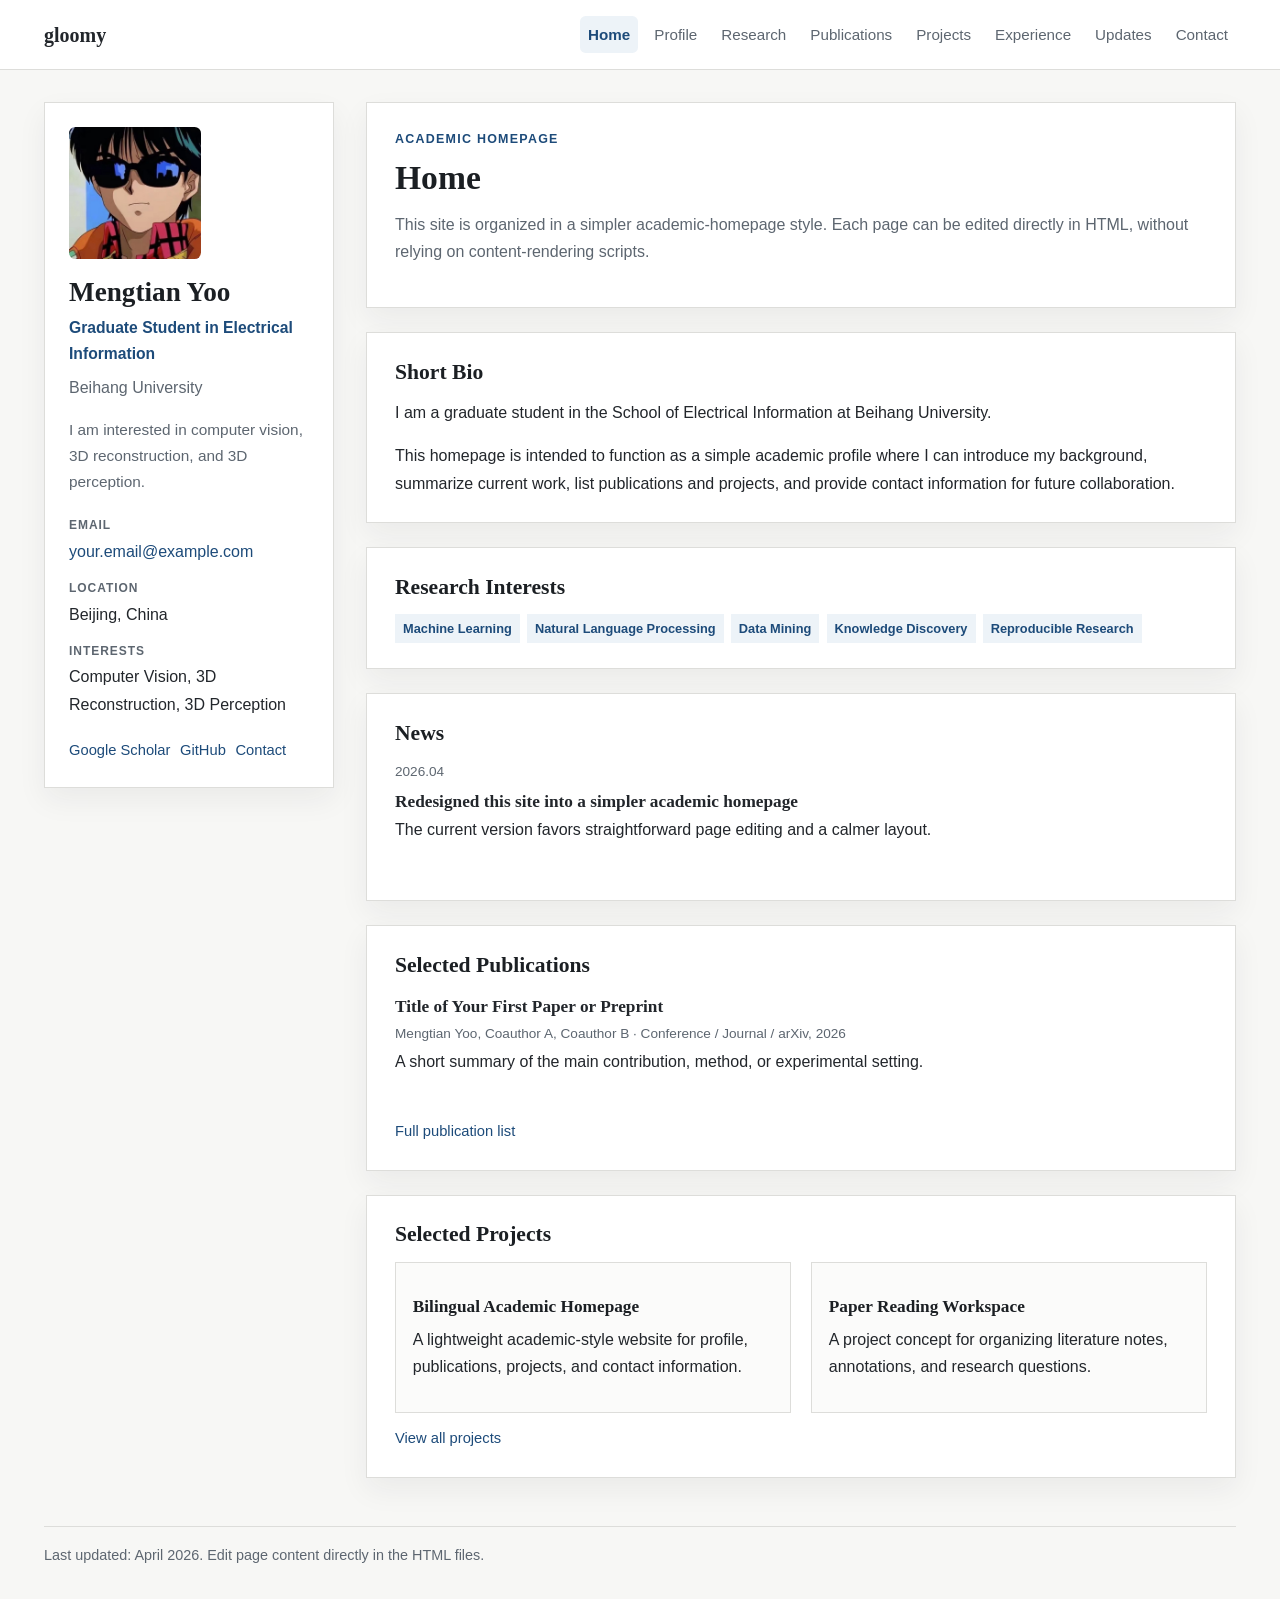
==== commit c518946d: "4" ====
--- a/index.html
+++ b/index.html
@@ -3,7 +3,7 @@
 	<head>
 		<meta charset="utf-8" />
 		<meta name="viewport" content="width=device-width, initial-scale=1" />
-		<title>Mengtian Yoo | Home</title>
+		<title>gloomy | Home</title>
 		<meta
 			name="description"
 			content="Academic-style personal homepage for biography, research, publications, projects, and contact information."
@@ -14,7 +14,7 @@
 	<body>
 		<header class="masthead">
 			<div class="masthead-inner">
-				<a class="site-title" href="index.html">Mengtian Yoo</a>
+				<a class="site-title" href="index.html">gloomy</a>
 				<nav class="site-nav" aria-label="Primary navigation">
 					<a class="is-active" href="index.html">Home</a>
 					<a href="profile.html">Profile</a>
@@ -32,11 +32,10 @@
 			<aside class="sidebar">
 				<img class="avatar" src="images/avatar.jpg" alt="Portrait of Mengtian Yoo" />
 				<h1 class="sidebar-name">Mengtian Yoo</h1>
-				<p class="sidebar-role">Undergraduate Student in Data Science</p>
-				<p class="sidebar-affiliation">Your University · Intelligent Data Lab</p>
+				<p class="sidebar-role">Graduate Student in Electrical Information</p>
+				<p class="sidebar-affiliation">Beihang University</p>
 				<p class="sidebar-bio">
-					I am interested in machine learning, natural language processing, data
-					mining, and reproducible research workflows.
+					I am interested in computer vision, 3D reconstruction, and 3D perception.
 				</p>
 
 				<dl class="sidebar-list">
@@ -46,17 +45,17 @@
 					</div>
 					<div>
 						<dt>Location</dt>
-						<dd>Shanghai, China</dd>
+						<dd>Beijing, China</dd>
 					</div>
 					<div>
 						<dt>Interests</dt>
-						<dd>ML, NLP, data mining, open science</dd>
+						<dd>Computer Vision, 3D Reconstruction, 3D Perception</dd>
 					</div>
 				</dl>
 
 				<div class="sidebar-links">
 					<a href="publications.html">Google Scholar</a>
-					<a href="https://github.com/yourname">GitHub</a>
+					<a href="https://github.com/mengtianyoo">GitHub</a>
 					<a href="contact.html">Contact</a>
 				</div>
 			</aside>
@@ -75,11 +74,7 @@
 				<section class="section-block">
 					<h3>Short Bio</h3>
 					<p>
-						I am a data science undergraduate student interested in how data,
-						learning, and language technologies can be used to build reliable and
-						reproducible intelligent systems. My current interests include machine
-						learning, natural language processing, data mining, and research tools
-						for literature review and experiment management.
+						I am a graduate student in the School of Electrical Information at Beihang University.
 					</p>
 					<p>
 						This homepage is intended to function as a simple academic profile
@@ -108,16 +103,6 @@
 							<div class="item-title">Redesigned this site into a simpler academic homepage</div>
 							<p>The current version favors straightforward page editing and a calmer layout.</p>
 						</li>
-						<li>
-							<span class="item-date">2026.03</span>
-							<div class="item-title">Started organizing paper reading notes and experiment logs</div>
-							<p>I am gradually building a more structured workflow for reading, summarizing, and experimenting.</p>
-						</li>
-						<li>
-							<span class="item-date">2025.12</span>
-							<div class="item-title">Open to research discussions and internship opportunities</div>
-							<p>I welcome conversations related to research internships, paper ideas, and data projects.</p>
-						</li>
 					</ul>
 				</section>
 
@@ -128,11 +113,6 @@
 							<div class="item-title">Title of Your First Paper or Preprint</div>
 							<span class="item-meta">Mengtian Yoo, Coauthor A, Coauthor B · Conference / Journal / arXiv, 2026</span>
 							<p>A short summary of the main contribution, method, or experimental setting.</p>
-						</li>
-						<li>
-							<div class="item-title">Title of Another Conference or Journal Article</div>
-							<span class="item-meta">Mengtian Yoo, Coauthor C, Coauthor D · Venue name or submission status, 2025</span>
-							<p>Use one or two sentences to summarize why this work matters.</p>
 						</li>
 					</ul>
 					<div class="inline-links">
